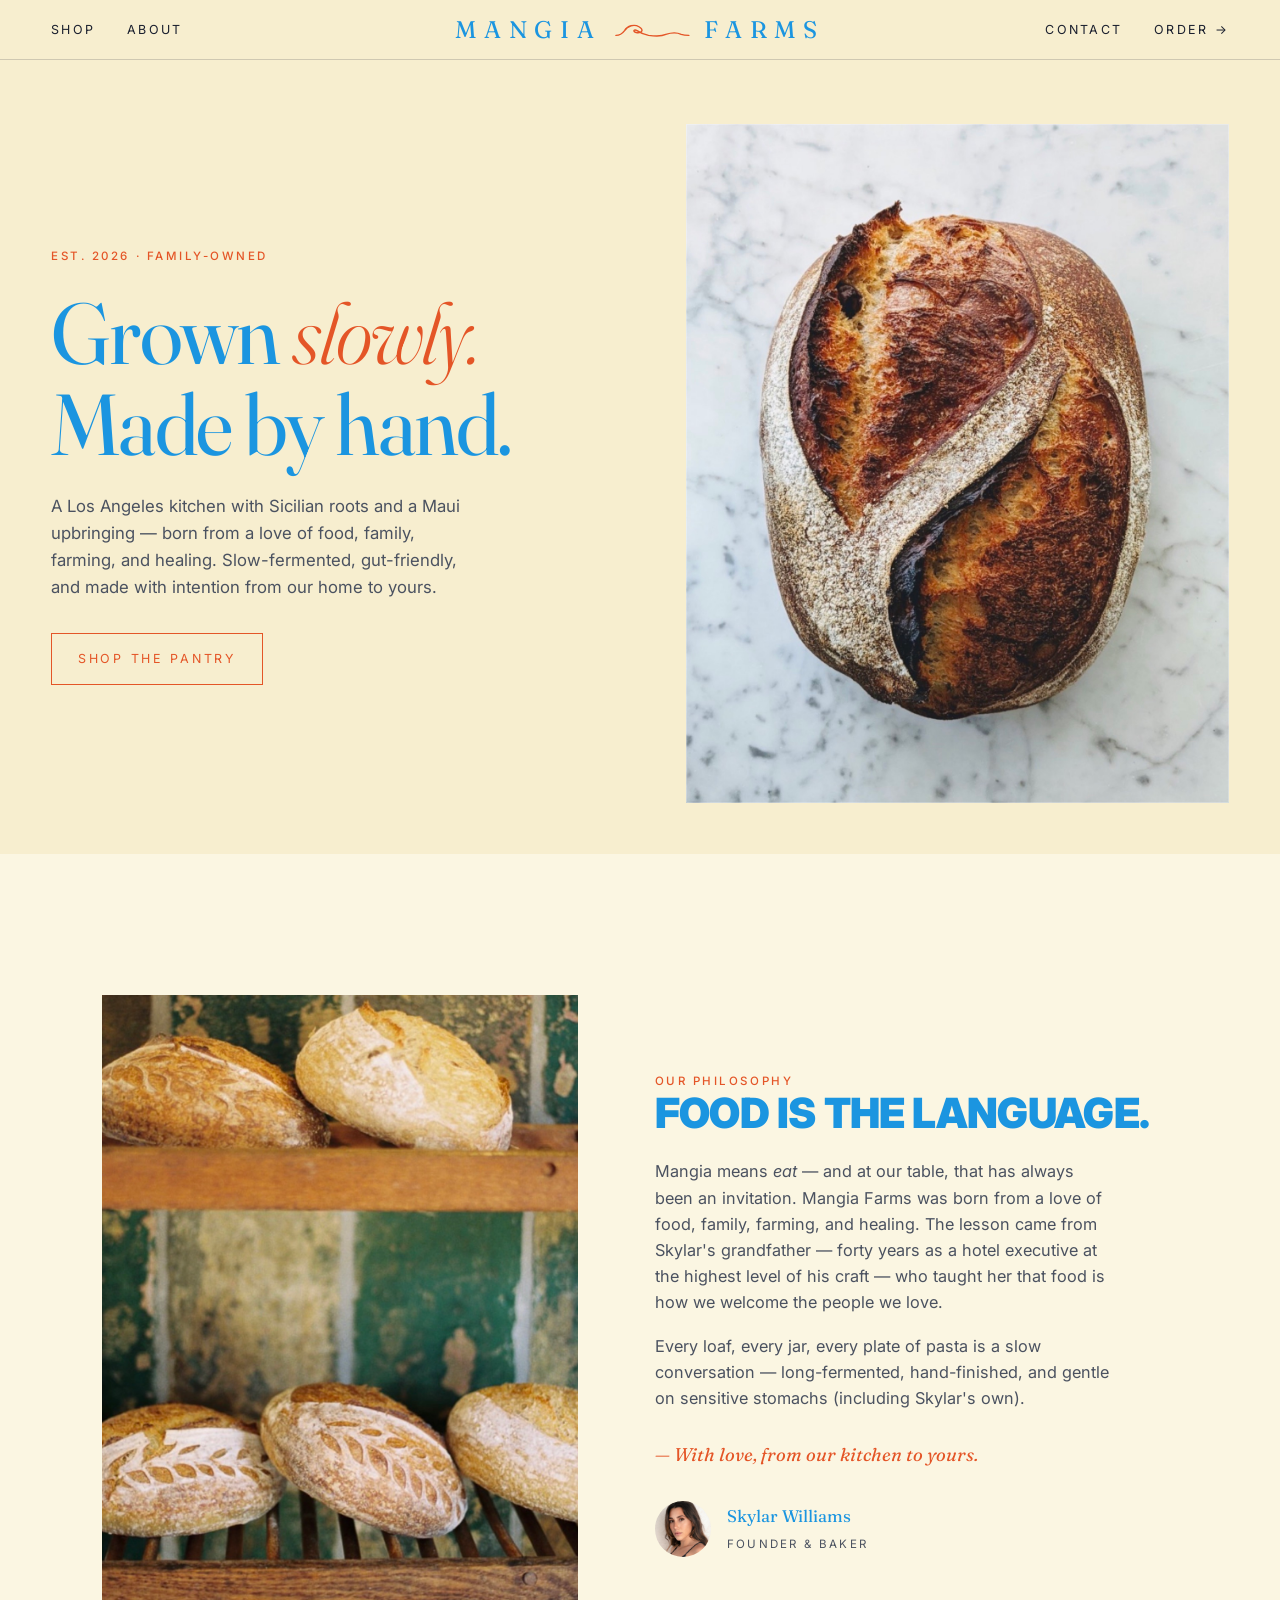
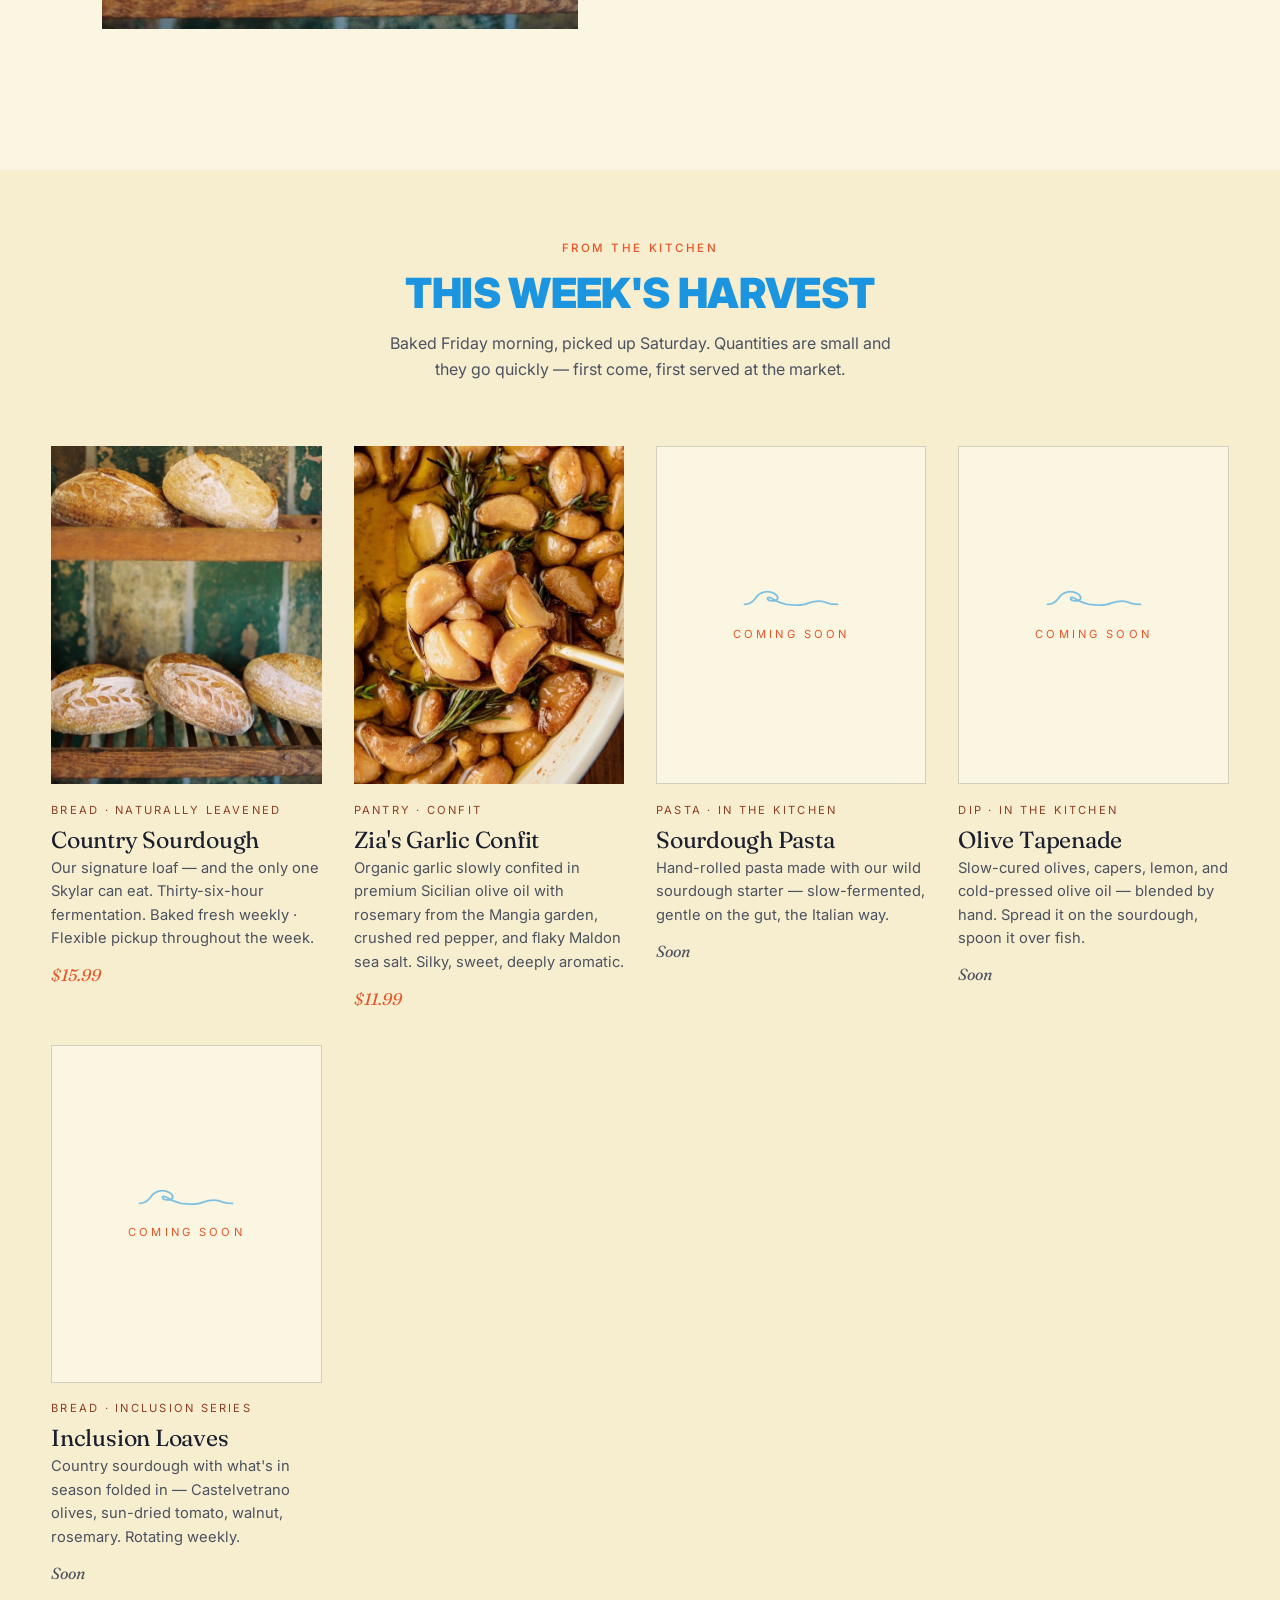
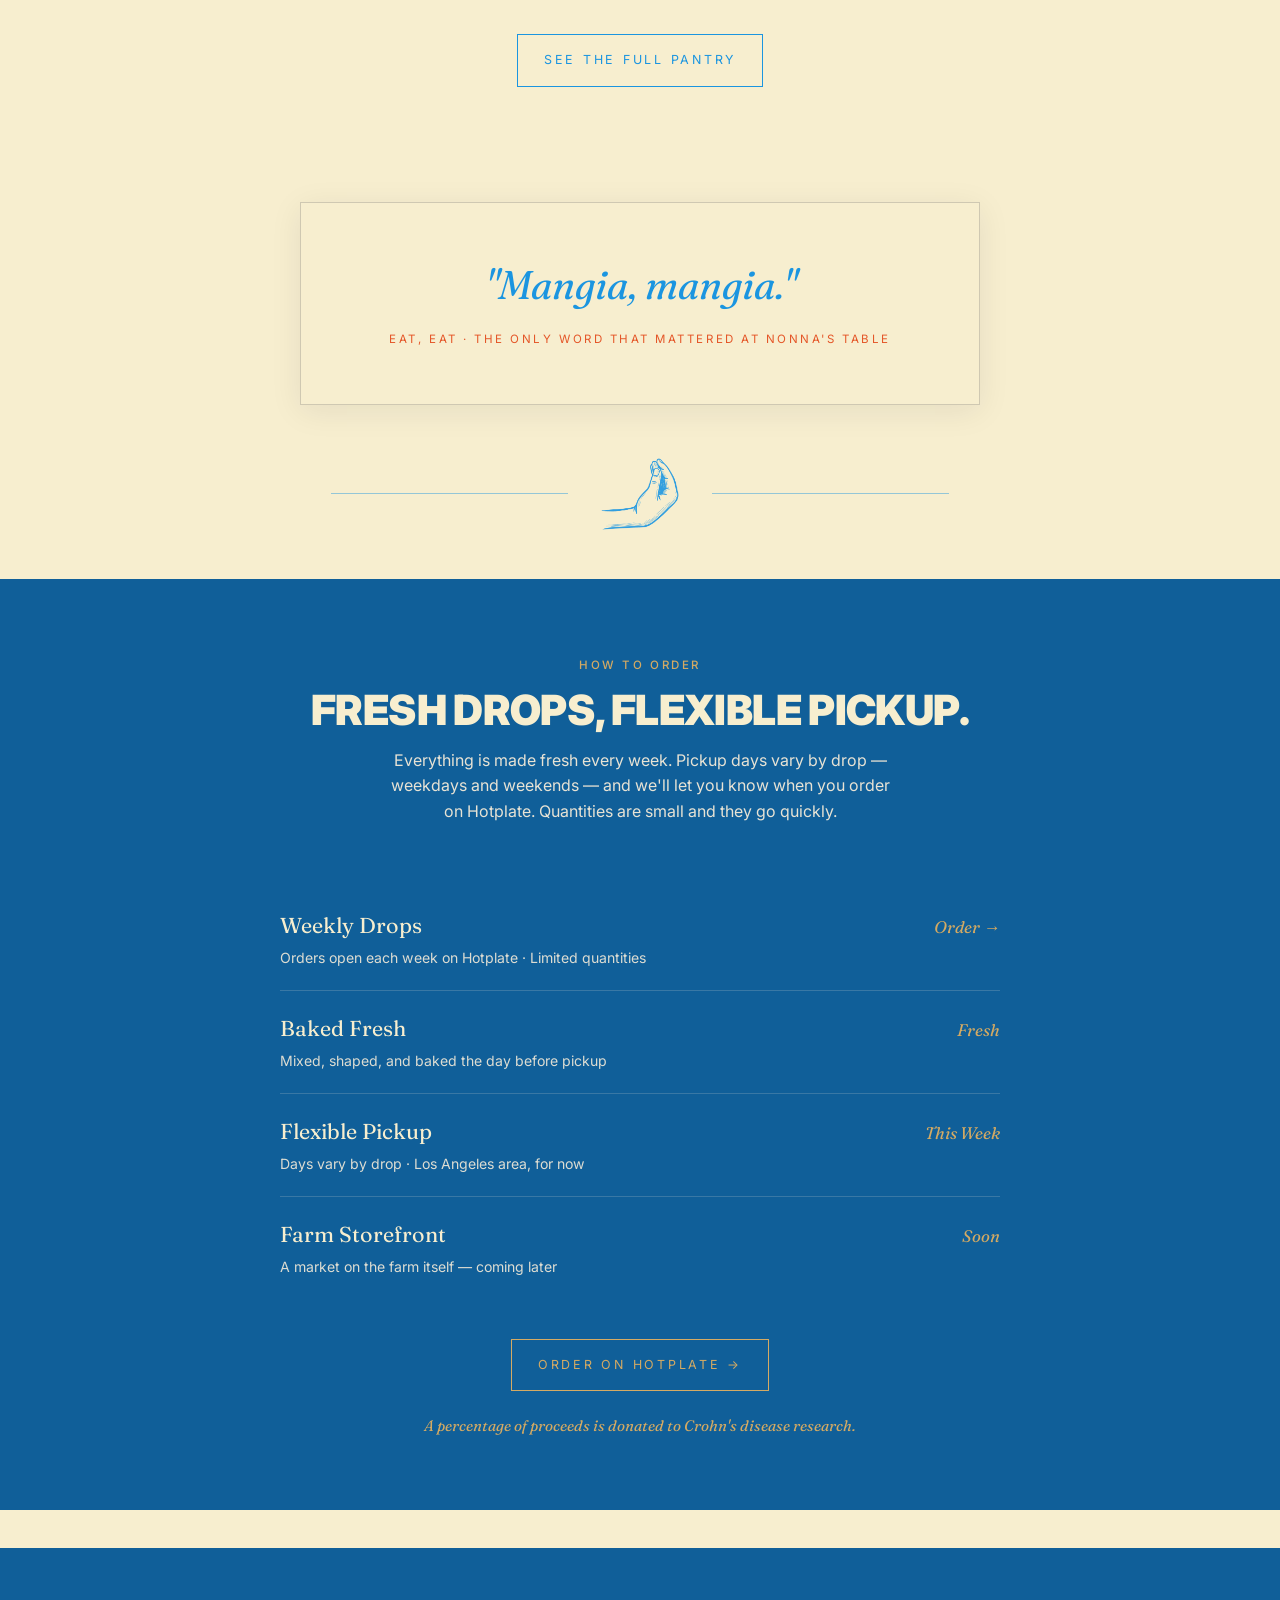
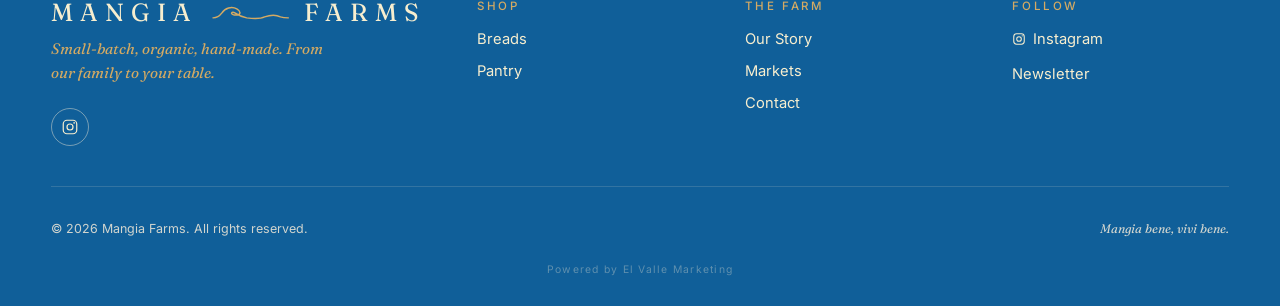
==== index.html @ 247cf17b "Remove deploy-test marker Co-Authored-By: Claude Fable 5 <noreply@anthropic.com>" ====
<!doctype html>
<html lang="en">
<head>
<meta charset="utf-8" />
<meta name="viewport" content="width=device-width, initial-scale=1" />
<title>Mangia Farms — Slow food, grown and made by hand.</title>
<meta name="description" content="Mangia Farms is a small organic, farm-to-table kitchen. Sourdough, preserves, and seasonal staples — made by hand, sold at local markets." />
<link rel="canonical" href="https://mangiafarms.com/">
<meta property="og:type" content="website">
<meta property="og:site_name" content="Mangia Farms">
<meta property="og:title" content="Mangia Farms — Slow food, grown and made by hand.">
<meta property="og:description" content="A Los Angeles kitchen with Sicilian roots and a Maui upbringing. Slow-fermented sourdough, gentle on sensitive stomachs. A percentage of proceeds is donated to Crohn's disease research.">
<meta property="og:url" content="https://mangiafarms.com/">
<meta property="og:image" content="https://mangiafarms.com/img/loaf-marble.jpg">
<meta name="twitter:card" content="summary_large_image">
<link rel="preconnect" href="https://fonts.googleapis.com">
<link rel="preconnect" href="https://fonts.gstatic.com" crossorigin>
<link href="https://fonts.googleapis.com/css2?family=Fraunces:ital,opsz,wght@0,9..144,300;0,9..144,400;0,9..144,500;1,9..144,300;1,9..144,400&family=Inter:wght@300;400;500;600;700;800;900&family=Caveat:wght@500;700&display=swap" rel="stylesheet">
<link rel="icon" type="image/png" sizes="32x32" href="img/favicon-32.png">
<link rel="icon" type="image/png" sizes="16x16" href="img/favicon-16.png">
<link rel="icon" type="image/png" href="img/favicon.png">
<link rel="apple-touch-icon" sizes="180x180" href="img/apple-touch-icon.png">
<link rel="stylesheet" href="styles.css">
</head>
<body>

<header class="nav">
  <div class="nav-inner">
    <ul class="nav-links nav-links--left">
      <li><a href="shop.html">Shop</a></li>
      <li><a href="about.html">About</a></li>
    </ul>
    <a href="index.html" class="brand"><span>Mangia</span><svg class="brand-wave" viewBox="0 0 80 18" aria-hidden="true" focusable="false"><path d="M 2 15 C 5 15 8 14 11 10 C 14 5 21 3 26 6 C 31 9 30 13 23 12 C 19 11 21 8 24 10 C 27 12 31 14 36 15 C 44 16 50 16 54 14 C 60 12 66 12 70 14 C 73 15 76 15 78 15" fill="none" stroke="currentColor" stroke-width="1.5" stroke-linecap="round" stroke-linejoin="round"/></svg><span>Farms</span></a>
    <ul class="nav-links nav-links--right">
      <li><a href="contact.html">Contact</a></li>
      <li><a href="https://www.hotplate.com/mangiafarms?referralType=reminder" target="_blank" rel="noopener">Order &rarr;</a></li>
    </ul>
  </div>
</header>

<main>

  <section class="hero">
    <div class="hero-copy">
      <span class="eyebrow">Est. 2026 · Family-Owned</span>
      <h1 class="hero-title">Grown <em>slowly.</em><br>Made by hand.</h1>
      <p class="hero-lede">A Los Angeles kitchen with Sicilian roots and a Maui upbringing — born from a love of food, family, farming, and healing. Slow-fermented, gut-friendly, and made with intention from our home to yours.</p>
      <a href="shop.html" class="btn btn--wine">Shop the Pantry</a>
    </div>
    <figure class="hero-img">
      <img src="img/loaf-marble.jpg" alt="A dark-crusted sourdough boule on marble, scored in two crescent slashes." />
    </figure>
  </section>

  <section class="philosophy">
    <div class="philosophy-inner">
      <figure class="philosophy-img">
        <img src="img/loaves-shelf.jpg" alt="A wooden rack of fresh-baked loaves with wheat-pattern scoring against a weathered green wall." loading="lazy" decoding="async" />
      </figure>
      <div class="philosophy-copy">
        <span class="eyebrow">Our Philosophy</span>
        <h2>Food is the language.</h2>
        <p>Mangia means <em>eat</em> — and at our table, that has always been an invitation. Mangia Farms was born from a love of food, family, farming, and healing. The lesson came from Skylar's grandfather — forty years as a hotel executive at the highest level of his craft — who taught her that food is how we welcome the people we love.</p>
        <p>Every loaf, every jar, every plate of pasta is a slow conversation — long-fermented, hand-finished, and gentle on sensitive stomachs (including Skylar's own).</p>
        <p class="signature">— With love, from our kitchen to yours.</p>
        <div class="portrait-inline">
          <img src="img/skylar.jpg" alt="Skylar Williams, founder." loading="lazy" decoding="async">
          <div>
            <span class="name">Skylar Williams</span>
            <span class="title">Founder &amp; Baker</span>
          </div>
        </div>
      </div>
    </div>
  </section>

  <section>
    <div class="section-head">
      <span class="eyebrow">From the Kitchen</span>
      <h2>This Week's Harvest</h2>
      <p>Baked Friday morning, picked up Saturday. Quantities are small and they go quickly — first come, first served at the market.</p>
    </div>

    <div class="grid">
      <a href="https://www.hotplate.com/mangiafarms?referralType=reminder" target="_blank" rel="noopener" class="card">
        <div class="card-img"><img src="img/loaves-shelf.jpg" alt="Country sourdough loaf" loading="lazy" decoding="async"></div>
        <span class="card-tag">Bread · Naturally Leavened</span>
        <h3>Country Sourdough</h3>
        <p class="card-desc">Our signature loaf — and the only one Skylar can eat. Thirty-six-hour fermentation. Baked fresh weekly · Flexible pickup throughout the week.</p>
        <span class="card-price">$15.99</span>
      </a>

      <a href="https://www.hotplate.com/mangiafarms?referralType=reminder" target="_blank" rel="noopener" class="card">
        <div class="card-img"><img src="img/garlic-confit.jpg" alt="Golden cloves of garlic slow-confited in olive oil with rosemary and thyme" loading="lazy" decoding="async"></div>
        <span class="card-tag">Pantry · Confit</span>
        <h3>Zia's Garlic Confit</h3>
        <p class="card-desc">Organic garlic slowly confited in premium Sicilian olive oil with rosemary from the Mangia garden, crushed red pepper, and flaky Maldon sea salt. Silky, sweet, deeply aromatic.</p>
        <span class="card-price">$11.99</span>
      </a>

      <div class="card card--soon">
        <div class="card-img card-img--placeholder">
          <svg class="placeholder-wave" viewBox="0 0 80 18" aria-hidden="true" focusable="false">
            <path d="M 2 15 C 5 15 8 14 11 10 C 14 5 21 3 26 6 C 31 9 30 13 23 12 C 19 11 21 8 24 10 C 27 12 31 14 36 15 C 44 16 50 16 54 14 C 60 12 66 12 70 14 C 73 15 76 15 78 15" fill="none" stroke="currentColor" stroke-width="1.5" stroke-linecap="round" stroke-linejoin="round"/>
          </svg>
          <span class="coming-label">Coming Soon</span>
        </div>
        <span class="card-tag">Pasta · In the Kitchen</span>
        <h3>Sourdough Pasta</h3>
        <p class="card-desc">Hand-rolled pasta made with our wild sourdough starter — slow-fermented, gentle on the gut, the Italian way.</p>
        <span class="card-price card-price--soon">Soon</span>
      </div>

      <div class="card card--soon">
        <div class="card-img card-img--placeholder">
          <svg class="placeholder-wave" viewBox="0 0 80 18" aria-hidden="true" focusable="false">
            <path d="M 2 15 C 5 15 8 14 11 10 C 14 5 21 3 26 6 C 31 9 30 13 23 12 C 19 11 21 8 24 10 C 27 12 31 14 36 15 C 44 16 50 16 54 14 C 60 12 66 12 70 14 C 73 15 76 15 78 15" fill="none" stroke="currentColor" stroke-width="1.5" stroke-linecap="round" stroke-linejoin="round"/>
          </svg>
          <span class="coming-label">Coming Soon</span>
        </div>
        <span class="card-tag">Dip · In the Kitchen</span>
        <h3>Olive Tapenade</h3>
        <p class="card-desc">Slow-cured olives, capers, lemon, and cold-pressed olive oil — blended by hand. Spread it on the sourdough, spoon it over fish.</p>
        <span class="card-price card-price--soon">Soon</span>
      </div>

      <div class="card card--soon">
        <div class="card-img card-img--placeholder">
          <svg class="placeholder-wave" viewBox="0 0 80 18" aria-hidden="true" focusable="false">
            <path d="M 2 15 C 5 15 8 14 11 10 C 14 5 21 3 26 6 C 31 9 30 13 23 12 C 19 11 21 8 24 10 C 27 12 31 14 36 15 C 44 16 50 16 54 14 C 60 12 66 12 70 14 C 73 15 76 15 78 15" fill="none" stroke="currentColor" stroke-width="1.5" stroke-linecap="round" stroke-linejoin="round"/>
          </svg>
          <span class="coming-label">Coming Soon</span>
        </div>
        <span class="card-tag">Bread · Inclusion Series</span>
        <h3>Inclusion Loaves</h3>
        <p class="card-desc">Country sourdough with what's in season folded in — Castelvetrano olives, sun-dried tomato, walnut, rosemary. Rotating weekly.</p>
        <span class="card-price card-price--soon">Soon</span>
      </div>
    </div>

    <div style="text-align:center; margin-top: 3rem;">
      <a href="shop.html" class="btn">See the Full Pantry</a>
    </div>
  </section>

  <div class="quote">
    <blockquote>"Mangia, mangia."</blockquote>
    <cite>Eat, eat · The only word that mattered at nonna's table</cite>
  </div>

  <div class="hand-divider" aria-hidden="true">
    <img src="img/mangia-hand.png" alt="" loading="lazy" decoding="async" />
  </div>

  <div class="markets">
    <section>
      <div class="section-head">
        <span class="eyebrow">How to Order</span>
        <h2>Fresh drops, flexible pickup.</h2>
        <p>Everything is made fresh every week. Pickup days vary by drop — weekdays and weekends — and we'll let you know when you order on Hotplate. Quantities are small and they go quickly.</p>
      </div>

      <ul class="market-list">
        <li>
          <div>
            <div class="market-name">Weekly Drops</div>
            <div class="market-meta">Orders open each week on Hotplate · Limited quantities</div>
          </div>
          <div class="market-day">Order &rarr;</div>
        </li>
        <li>
          <div>
            <div class="market-name">Baked Fresh</div>
            <div class="market-meta">Mixed, shaped, and baked the day before pickup</div>
          </div>
          <div class="market-day">Fresh</div>
        </li>
        <li>
          <div>
            <div class="market-name">Flexible Pickup</div>
            <div class="market-meta">Days vary by drop · Los Angeles area, for now</div>
          </div>
          <div class="market-day">This Week</div>
        </li>
        <li>
          <div>
            <div class="market-name">Farm Storefront</div>
            <div class="market-meta">A market on the farm itself — coming later</div>
          </div>
          <div class="market-day">Soon</div>
        </li>
      </ul>

      <div style="text-align:center; margin-top: 2.5rem;">
        <a href="https://www.hotplate.com/mangiafarms?referralType=reminder" target="_blank" rel="noopener" class="btn" style="border-color: var(--wheat); color: var(--wheat);">Order on Hotplate &rarr;</a>
        <p style="margin-top: 1.4rem; font-family: var(--serif); font-style: italic; color: var(--wheat); font-size: 0.95rem;">A percentage of proceeds is donated to Crohn's disease research.</p>
      </div>
    </section>
  </div>

</main>

<footer>
  <div class="footer-inner">
    <div>
      <div class="footer-brand"><span>Mangia</span><svg class="brand-wave" viewBox="0 0 80 18" aria-hidden="true" focusable="false"><path d="M 2 15 C 5 15 8 14 11 10 C 14 5 21 3 26 6 C 31 9 30 13 23 12 C 19 11 21 8 24 10 C 27 12 31 14 36 15 C 44 16 50 16 54 14 C 60 12 66 12 70 14 C 73 15 76 15 78 15" fill="none" stroke="currentColor" stroke-width="1.5" stroke-linecap="round" stroke-linejoin="round"/></svg><span>Farms</span></div>
      <p class="footer-tag">Small-batch, organic, hand-made. From our family to your table.</p>
      <div class="footer-social">
        <a href="https://www.instagram.com/mangiafarms" target="_blank" rel="noopener" aria-label="Follow Mangia Farms on Instagram">
          <svg viewBox="0 0 24 24" aria-hidden="true" focusable="false"><rect x="3" y="3" width="18" height="18" rx="5" fill="none" stroke="currentColor" stroke-width="1.6"/><circle cx="12" cy="12" r="4" fill="none" stroke="currentColor" stroke-width="1.6"/><circle cx="17.5" cy="6.5" r="1.1" fill="currentColor"/></svg>
        </a>
      </div>
    </div>
    <div class="footer-col">
      <h4>Shop</h4>
      <ul>
        <li><a href="shop.html">Breads</a></li>
        <li><a href="shop.html">Pantry</a></li>
      </ul>
    </div>
    <div class="footer-col">
      <h4>The Farm</h4>
      <ul>
        <li><a href="about.html">Our Story</a></li>
        <li><a href="index.html#markets">Markets</a></li>
        <li><a href="contact.html">Contact</a></li>
      </ul>
    </div>
    <div class="footer-col">
      <h4>Follow</h4>
      <ul>
        <li><a href="https://www.instagram.com/mangiafarms" target="_blank" rel="noopener" class="ig-inline"><svg viewBox="0 0 24 24" aria-hidden="true" focusable="false"><rect x="3" y="3" width="18" height="18" rx="5" fill="none" stroke="currentColor" stroke-width="1.8"/><circle cx="12" cy="12" r="4" fill="none" stroke="currentColor" stroke-width="1.8"/><circle cx="17.5" cy="6.5" r="1.1" fill="currentColor"/></svg>Instagram</a></li>
        <li><a href="#">Newsletter</a></li>
      </ul>
    </div>
  </div>
  <div class="footer-bottom">
    <span>© 2026 Mangia Farms. All rights reserved.</span>
    <span class="italic" style="font-family: var(--serif);">Mangia bene, vivi bene.</span>
  </div>
  <div class="footer-credit"><a href="https://elvallemarketing.com" target="_blank" rel="noopener">Powered by El Valle Marketing</a></div>
</footer>

</body>
</html>
---- styles.css ----
/* ============================================
   MANGIA FARMS
   Farm-to-table, organic, slow-made.
   ============================================ */

:root {
  /* Sun-on-Mediterranean palette: cobalt sea, persimmon harvest, cream linen. */
  --cream:        #f7eecf;
  --cream-deep:   #eee2b5;
  --bone:         #fbf6e2;
  --wheat:        #d4aa63;
  --sage:         #b65331;  /* terracotta — supporting warm */
  --sage-deep:    #8d3f23;
  --moss:         #1b95e0;  /* sky blue — headings + brand */
  --navy:         #105f99;  /* deep navy — dark-band surfaces (markets + footer) */
  --wine:         #e45527;  /* persimmon orange — accents + emphasis */
  --wine-deep:    #b7401a;
  --ink:          #1a1f2e;
  --ink-soft:     #4b5260;
  --rule:         rgba(26, 31, 46, 0.18);

  --serif:  'Fraunces', 'Cormorant Garamond', Georgia, serif;
  --sans:   'Inter', -apple-system, BlinkMacSystemFont, 'Helvetica Neue', Arial, sans-serif;
  --script: 'Caveat', 'Bradley Hand', 'Segoe Script', cursive;

  --gutter: clamp(1.25rem, 4vw, 3.5rem);
  --max:    1320px;
}

* { box-sizing: border-box; margin: 0; padding: 0; }

html, body { overflow-x: hidden; max-width: 100%; }
html { scroll-behavior: smooth; }

body {
  font-family: var(--sans);
  font-size: 16px;
  line-height: 1.6;
  color: var(--ink);
  background: var(--cream);
  -webkit-font-smoothing: antialiased;
  -moz-osx-font-smoothing: grayscale;
  text-rendering: optimizeLegibility;
  word-wrap: break-word;
  overflow-wrap: break-word;
}

img { display: block; max-width: 100%; height: auto; }
a   { color: inherit; text-decoration: none; }

/* ---------- Type ---------- */

h1, h3, h4, h5 {
  font-family: var(--serif);
  font-weight: 400;
  letter-spacing: -0.01em;
  line-height: 1.05;
  color: var(--moss);
}

/* h2 — Clare-V-style punchy section headers (Inter Black 900 uppercase) */
h2 {
  font-family: var(--sans);
  font-weight: 900;
  letter-spacing: -0.015em;
  line-height: 1;
  color: var(--moss);
  text-transform: uppercase;
}
h2 em {
  font-weight: 900;
  font-style: italic;
}

.eyebrow {
  font-family: var(--sans);
  font-size: 0.72rem;
  letter-spacing: 0.22em;
  text-transform: uppercase;
  font-weight: 500;
  color: var(--wine);
}

.italic { font-style: italic; }

/* Handwritten script accent — for hand-lettered "written by Skylar" moments.
   Use sparingly on select italic phrases where you want warmth, not formality. */
em.script,
.script {
  font-family: var(--script) !important;
  font-weight: 700 !important;
  font-style: normal !important;
  letter-spacing: 0 !important;
  line-height: 0.9;
  color: var(--wine) !important;
}
h1 em.script,
h2 em.script {
  font-size: 1.2em;   /* Caveat has smaller x-height; bump up to match visual weight of Fraunces italic */
  display: inline-block;
  transform: translateY(0.06em);
}

/* Photo-hero utility — full-bleed cinematic photograph with overlaid headline.
   Ready for photoshoot content: <section class="photo-hero">
     <img src="hero.jpg" alt="">
     <div class="photo-hero-overlay"><h1>...</h1></div>
   </section> */
.photo-hero {
  position: relative;
  width: 100%;
  min-height: clamp(400px, 70vh, 720px);
  overflow: hidden;
  display: flex;
  align-items: center;
  justify-content: center;
}
.photo-hero > img {
  position: absolute;
  inset: 0;
  width: 100%;
  height: 100%;
  object-fit: cover;
  z-index: 0;
}
.photo-hero::after {
  content: "";
  position: absolute;
  inset: 0;
  background: linear-gradient(180deg, rgba(26, 31, 46, 0.15) 0%, rgba(26, 31, 46, 0.35) 100%);
  z-index: 1;
}
.photo-hero-overlay {
  position: relative;
  z-index: 2;
  text-align: center;
  padding: 0 var(--gutter);
  max-width: 1100px;
  color: var(--cream);
}
.photo-hero-overlay h1,
.photo-hero-overlay h2 { color: var(--cream); }

/* ---------- Nav ---------- */

.nav {
  position: sticky;
  top: 0;
  z-index: 50;
  background: var(--cream);
  border-bottom: 1px solid var(--rule);
  backdrop-filter: blur(6px);
}

.nav-inner {
  max-width: var(--max);
  margin: 0 auto;
  padding: 1.1rem var(--gutter);
  display: grid;
  grid-template-columns: 1fr auto 1fr;
  align-items: center;
  gap: 1.5rem;
}

.brand {
  font-family: var(--serif);
  font-size: 1.5rem;
  letter-spacing: 0.32em;
  text-transform: uppercase;
  color: var(--moss);
  justify-self: center;
  display: inline-flex;
  align-items: center;
  gap: 0.55em;
  line-height: 1;
}

.brand-wave {
  width: 3.2em;
  height: 0.72em;
  color: var(--wine);
  flex-shrink: 0;
  overflow: visible;
}

.brand .amp {
  font-style: italic;
  font-weight: 300;
  margin: 0 0.15em;
  color: var(--wine);
}

.nav-links {
  display: flex;
  gap: 2rem;
  list-style: none;
  font-size: 0.78rem;
  letter-spacing: 0.18em;
  text-transform: uppercase;
}

.nav-links--left  { justify-self: start; }
.nav-links--right { justify-self: end; }

.nav-links a {
  color: var(--ink);
  position: relative;
  padding-bottom: 2px;
  transition: color 0.2s ease;
}
.nav-links a:hover,
.nav-links a.active {
  color: var(--wine);
}
.nav-links a.active::after {
  content: "";
  position: absolute;
  left: 0; right: 0; bottom: -3px;
  height: 1px;
  background: var(--wine);
}

@media (max-width: 720px) {
  .nav-inner { grid-template-columns: 1fr; gap: 0.6rem; }
  .nav-links { justify-self: center !important; gap: 1.25rem; font-size: 0.7rem; }
  .brand { font-size: 1.2rem; letter-spacing: 0.28em; }
}
@media (max-width: 420px) {
  .brand { font-size: 1rem; letter-spacing: 0.22em; gap: 0.4em; }
  .brand-wave { width: 2.6em; height: 0.7em; }
  .nav-links { gap: 0.9rem; font-size: 0.65rem; letter-spacing: 0.15em; }
}

/* ---------- Hero ---------- */

.hero {
  max-width: var(--max);
  margin: 0 auto;
  padding: clamp(2.5rem, 5vw, 4.5rem) var(--gutter) clamp(2rem, 4vw, 3.5rem);
  display: grid;
  grid-template-columns: 1.05fr 1fr;
  gap: clamp(2rem, 5vw, 5rem);
  align-items: center;
}

.hero-copy .eyebrow { margin-bottom: 1.4rem; display: inline-block; }

.hero-title {
  font-size: clamp(2.8rem, 7vw, 5.4rem);
  letter-spacing: -0.02em;
  margin-bottom: 1.5rem;
}
.hero-title em {
  font-style: italic;
  color: var(--wine);
  font-weight: 300;
}

.hero-lede {
  font-size: 1.05rem;
  color: var(--ink-soft);
  max-width: 38ch;
  margin-bottom: 2rem;
}

.hero-img {
  position: relative;
  aspect-ratio: 4 / 5;
  overflow: hidden;
}
.hero-img img {
  width: 100%;
  height: 100%;
  object-fit: cover;
  object-position: center;
}
.hero-img::after {
  content: "";
  position: absolute;
  inset: 0;
  border: 1px solid rgba(255,255,255,0.25);
  pointer-events: none;
}

.hero-caption {
  font-family: var(--serif);
  font-style: italic;
  font-size: 0.85rem;
  color: var(--ink-soft);
  margin-top: 0.75rem;
  letter-spacing: 0.02em;
}

@media (max-width: 820px) {
  .hero { grid-template-columns: 1fr; }
  .hero-img { aspect-ratio: 4 / 5; max-height: 80vh; }
}

/* ---------- Buttons ---------- */

.btn {
  display: inline-block;
  font-family: var(--sans);
  font-size: 0.78rem;
  letter-spacing: 0.22em;
  text-transform: uppercase;
  padding: 0.95rem 1.6rem;
  border: 1px solid var(--moss);
  color: var(--moss);
  background: transparent;
  cursor: pointer;
  transition: all 0.25s ease;
}
.btn:hover {
  background: var(--moss);
  color: var(--cream);
}
.btn--wine {
  border-color: var(--wine);
  color: var(--wine);
}
.btn--wine:hover {
  background: var(--wine);
  color: var(--cream);
}

/* ---------- Sections ---------- */

section {
  max-width: var(--max);
  margin: 0 auto;
  padding: clamp(2.5rem, 5vw, 4.5rem) var(--gutter);
}

.section-head {
  text-align: center;
  margin-bottom: clamp(2.5rem, 5vw, 4rem);
}

.section-head .eyebrow { margin-bottom: 1rem; display: inline-block; }
.section-head h2 {
  font-size: clamp(1.7rem, 3.5vw, 2.6rem);
  letter-spacing: -0.015em;
}
.section-head p {
  margin-top: 1rem;
  color: var(--ink-soft);
  max-width: 52ch;
  margin-left: auto;
  margin-right: auto;
}

/* Philosophy split */
.philosophy {
  background: var(--bone);
}
.philosophy-inner {
  max-width: var(--max);
  margin: 0 auto;
  padding: clamp(3rem, 6vw, 5rem) var(--gutter);
  display: grid;
  grid-template-columns: 1fr 1.1fr;
  gap: clamp(2.5rem, 6vw, 6rem);
  align-items: center;
}
.philosophy-img {
  aspect-ratio: 3 / 4;
  overflow: hidden;
}
.philosophy-img img {
  width: 100%; height: 100%; object-fit: cover;
}
.philosophy-copy h2 {
  font-size: clamp(1.7rem, 3.5vw, 2.6rem);
  margin-bottom: 1.5rem;
}
.philosophy-copy p {
  color: var(--ink-soft);
  margin-bottom: 1.1rem;
  font-size: 1.02rem;
  max-width: 46ch;
}
.philosophy-copy .signature {
  font-family: var(--serif);
  font-style: italic;
  color: var(--wine);
  font-size: 1.15rem;
  margin-top: 1.8rem;
}

@media (max-width: 820px) {
  .philosophy-inner { grid-template-columns: 1fr; }
}

/* ---------- Product grid ---------- */

.grid {
  display: grid;
  grid-template-columns: repeat(auto-fit, minmax(240px, 1fr));
  gap: clamp(1.5rem, 2.5vw, 2.25rem);
}
@media (max-width: 560px) { .grid { grid-template-columns: 1fr; } }

.card {
  background: transparent;
  text-align: left;
  cursor: pointer;
  transition: transform 0.4s ease;
}
.card:hover { transform: translateY(-4px); }

.card-img {
  aspect-ratio: 4 / 5;
  overflow: hidden;
  background: var(--cream-deep);
  margin-bottom: 1.1rem;
}
.card-img img {
  width: 100%;
  height: 100%;
  object-fit: cover;
  transition: transform 0.8s ease;
}
.card:hover .card-img img { transform: scale(1.04); }

.card-tag {
  font-size: 0.7rem;
  letter-spacing: 0.2em;
  text-transform: uppercase;
  color: var(--sage-deep);
  margin-bottom: 0.5rem;
  display: block;
}
.card h3 {
  font-size: 1.45rem;
  margin-bottom: 0.3rem;
  color: var(--ink);
}
.card-desc {
  color: var(--ink-soft);
  font-size: 0.92rem;
  margin-bottom: 0.7rem;
  max-width: 38ch;
}
.card-price {
  font-family: var(--serif);
  font-style: italic;
  color: var(--wine);
  font-size: 1.05rem;
}

/* Coming-soon placeholder card */
.card--soon { cursor: default; }
.card--soon:hover { transform: none; }
.card-img--placeholder {
  background: var(--bone);
  border: 1px solid var(--rule);
  display: flex;
  flex-direction: column;
  align-items: center;
  justify-content: center;
  gap: 1.1rem;
}
.card-img--placeholder .placeholder-wave {
  width: 100px;
  height: 22px;
  color: var(--moss);
  opacity: 0.55;
  overflow: visible;
}
.coming-label {
  font-family: var(--sans);
  font-size: 0.7rem;
  letter-spacing: 0.28em;
  text-transform: uppercase;
  color: var(--wine);
}
.card-price--soon {
  font-family: var(--serif);
  font-style: italic;
  color: var(--ink-soft);
  font-size: 1rem;
}

/* ---------- Markets ---------- */

.markets {
  background: var(--navy);
  color: var(--cream);
}
.markets section { padding-top: clamp(3rem, 6vw, 4.5rem); padding-bottom: clamp(3rem, 6vw, 4.5rem); }
.markets .eyebrow { color: var(--wheat); }
.markets h2 { color: var(--cream); }
.markets .section-head p { color: rgba(243, 234, 216, 0.95); }

.market-list {
  list-style: none;
  max-width: 720px;
  margin: 0 auto;
}
.market-list li {
  display: grid;
  grid-template-columns: 1fr auto;
  gap: 1.5rem;
  padding: 1.3rem 0;
  border-bottom: 1px solid rgba(243, 234, 216, 0.18);
  align-items: baseline;
}
.market-list li:last-child { border-bottom: none; }
.market-name {
  font-family: var(--serif);
  font-size: 1.35rem;
  color: var(--cream);
}
.market-meta {
  color: rgba(243, 234, 216, 0.9);
  font-size: 0.88rem;
  margin-top: 0.2rem;
}
.market-day {
  font-family: var(--serif);
  font-style: italic;
  color: var(--wheat);
  font-size: 1.05rem;
  text-align: right;
  white-space: nowrap;
}

/* ---------- Callout ---------- */

.callout {
  max-width: 720px;
  margin: 0 auto clamp(2.5rem, 4vw, 4rem);
  padding: clamp(1.6rem, 3vw, 2.2rem) clamp(1.4rem, 3vw, 2.2rem);
  background: var(--bone);
  border-left: 3px solid var(--wine);
  text-align: left;
}
.callout-label {
  font-family: var(--sans);
  font-size: 0.7rem;
  letter-spacing: 0.22em;
  text-transform: uppercase;
  color: var(--wine);
  font-weight: 500;
  display: block;
  margin-bottom: 0.8rem;
}
.callout p {
  font-family: var(--serif);
  font-style: italic;
  color: var(--ink);
  font-size: 1.05rem;
  line-height: 1.55;
}

/* ---------- Heritage band ---------- */

.heritage-section {
  padding: clamp(2.5rem, 6vw, 5rem) var(--gutter);
}
.heritage-band {
  background: var(--cream);
  text-align: center;
  padding: clamp(3rem, 6vw, 4.5rem) clamp(1.75rem, 5vw, 3.5rem);
  max-width: 680px;
  margin: 0 auto;
  border: 1px solid var(--rule);
  box-shadow: 0 6px 30px rgba(26, 31, 46, 0.08);
}
.heritage-band .eyebrow { margin-bottom: 1.5rem; display: inline-block; }
.heritage-quote {
  font-family: var(--serif);
  font-style: italic;
  font-size: clamp(1.7rem, 4vw, 2.7rem);
  color: var(--moss);
  line-height: 1.2;
  max-width: 22ch;
  margin: 0 auto;
}
.heritage-translation {
  font-family: var(--serif);
  font-style: italic;
  color: var(--ink-soft);
  font-size: 1rem;
  margin-top: 1rem;
}
.heritage-translation .dot { color: var(--wine); margin: 0 0.5em; }

/* ---------- Founder ---------- */

.founder {
  display: grid;
  grid-template-columns: 0.9fr 1.1fr;
  gap: clamp(2.5rem, 6vw, 6rem);
  align-items: center;
}
.founder-img {
  aspect-ratio: 4 / 5;
  overflow: hidden;
}
.founder-img img {
  width: 100%; height: 100%; object-fit: cover;
  object-position: center 25%;
}
.founder-copy .eyebrow { display: inline-block; margin-bottom: 1.2rem; }
.founder-copy h2 {
  font-size: clamp(1.7rem, 3.5vw, 2.5rem);
  margin-bottom: 1.3rem;
}
.founder-copy h2 em { font-style: italic; color: var(--wine); font-weight: 900; }
.founder-copy p {
  color: var(--ink-soft);
  margin-bottom: 1.1rem;
  max-width: 48ch;
}
.founder-signature {
  font-family: var(--serif);
  font-style: italic;
  color: var(--wine);
  font-size: 1.4rem;
  margin-top: 1.8rem;
  display: block;
}
.founder-role {
  font-family: var(--sans);
  font-size: 0.72rem;
  letter-spacing: 0.22em;
  text-transform: uppercase;
  color: var(--ink-soft);
  display: block;
  margin-top: 0.4rem;
}
@media (max-width: 820px) {
  .founder { grid-template-columns: 1fr; }
}

/* Small inline portrait — for use in signature/footer-of-section moments */
.portrait-inline {
  display: flex;
  align-items: center;
  gap: 1rem;
  margin-top: 2rem;
}
.portrait-inline img {
  width: 56px;
  height: 56px;
  border-radius: 50%;
  object-fit: cover;
  object-position: center 25%;
  flex-shrink: 0;
}
.portrait-inline .name {
  font-family: var(--serif);
  font-size: 1.05rem;
  color: var(--moss);
  display: block;
}
.portrait-inline .title {
  font-size: 0.72rem;
  letter-spacing: 0.2em;
  text-transform: uppercase;
  color: var(--ink-soft);
}

/* ---------- Decorative tablecloth pattern bands ---------- */

.pattern-band {
  width: 100%;
  height: 60px;
  background-repeat: repeat-x;
  background-position: center center;
  display: block;
  border-top: 1px solid var(--rule);
  border-bottom: 1px solid var(--rule);
}
.pattern-band--waves {
  background-image: url('img/pattern-waves.jpg');
  background-size: auto 100%;
  height: 56px;
}
.pattern-band--checker {
  background-image: url('img/pattern-checker.jpg');
  background-size: auto 100%;
  height: 90px;
}

/* Pattern band above the footer — sitewide visual signature */
footer { margin-top: 0; }
.pattern-band--footer {
  margin-top: clamp(2rem, 5vw, 4rem);
}

@media (max-width: 720px) {
  .pattern-band--waves   { height: 44px; }
  .pattern-band--checker { height: 70px; }
}

/* ---------- Small decorative hand under Preserves card ---------- */

/* Hand section divider — small hand centered between two horizontal sky-blue rules */
.hand-divider {
  display: flex;
  align-items: center;
  justify-content: center;
  gap: clamp(1rem, 3vw, 2rem);
  max-width: 720px;
  margin: clamp(1.75rem, 4vw, 3rem) auto;
  padding: 0 var(--gutter);
}
.hand-divider::before,
.hand-divider::after {
  content: "";
  flex: 1;
  height: 1px;
  background: var(--moss);
  opacity: 0.45;
}
.hand-divider img {
  width: 80px;
  height: auto;
  flex-shrink: 0;
  opacity: 0.9;
  pointer-events: none;
}
@media (max-width: 560px) {
  .hand-divider img { width: 60px; }
}

/* ---------- Mangia moment: Italian hand gesture + quote ---------- */

.mangia-moment {
  max-width: var(--max);
  margin: 0 auto;
  padding: clamp(2rem, 4vw, 3.5rem) var(--gutter);
}
.mangia-moment-inner {
  display: grid;
  grid-template-columns: 1.1fr 1fr;
  gap: clamp(0.5rem, 1.5vw, 1.5rem);
  align-items: center;
  max-width: 1100px;
  margin: 0 auto;
}
.mangia-hand-wrap {
  margin: 0;
}
.mangia-hand {
  display: block;
  width: 100%;
  max-width: 580px;
  height: auto;
  margin: 0 auto;
}
.mangia-quote blockquote {
  font-family: var(--serif);
  font-style: italic;
  font-size: clamp(2rem, 5vw, 3.2rem);
  line-height: 1.05;
  color: var(--moss);
  margin-bottom: 1.4rem;
  letter-spacing: -0.01em;
}
.mangia-quote cite {
  display: block;
  font-style: normal;
  font-family: var(--sans);
  font-size: 0.72rem;
  letter-spacing: 0.22em;
  text-transform: uppercase;
  color: var(--wine);
  max-width: 32ch;
  line-height: 1.6;
}
@media (max-width: 720px) {
  .mangia-moment-inner { grid-template-columns: 1fr; text-align: center; gap: 1.5rem; }
  .mangia-hand { max-width: 240px; }
  .mangia-quote cite { margin-left: auto; margin-right: auto; }
}

/* ---------- Editorial quote (bordered cream card) ---------- */

.quote {
  background: var(--cream);
  text-align: center;
  padding: clamp(2.5rem, 5vw, 3.5rem) clamp(1.75rem, 5vw, 3.5rem);
  max-width: 680px;
  margin: clamp(2rem, 4vw, 3.5rem) auto;
  border: 1px solid var(--rule);
  box-shadow: 0 6px 30px rgba(26, 31, 46, 0.08);
}
.quote blockquote {
  font-family: var(--serif);
  font-style: italic;
  font-size: clamp(1.6rem, 3.5vw, 2.5rem);
  line-height: 1.3;
  color: var(--moss);
  max-width: 24ch;
  margin: 0 auto;
}
.quote cite {
  display: block;
  margin-top: 1.2rem;
  font-style: normal;
  font-family: var(--sans);
  font-size: 0.72rem;
  letter-spacing: 0.22em;
  text-transform: uppercase;
  color: var(--wine);
}
@media (max-width: 720px) {
  .quote { margin-left: var(--gutter); margin-right: var(--gutter); }
}

/* ---------- About page ---------- */

.about-hero {
  text-align: center;
  padding-top: clamp(3rem, 5vw, 4.5rem);
  padding-bottom: clamp(1.5rem, 3vw, 2.5rem);
}
.about-hero h1 {
  font-size: clamp(3rem, 7vw, 5.5rem);
  letter-spacing: -0.02em;
}
.about-hero h1 em { font-style: italic; color: var(--wine); font-weight: 300; }
.about-hero p {
  max-width: 54ch;
  margin: 1.5rem auto 0;
  color: var(--ink-soft);
  font-size: 1.05rem;
}

.story {
  display: grid;
  grid-template-columns: 1fr 1fr;
  gap: clamp(2rem, 5vw, 5rem);
  align-items: start;
  padding-top: clamp(2rem, 4vw, 3.5rem);
  padding-bottom: clamp(2rem, 4vw, 3.5rem);
}
.story-img {
  aspect-ratio: 3 / 4;
  overflow: hidden;
}
.story-img img { width: 100%; height: 100%; object-fit: cover; }
.story-copy h2 {
  font-size: clamp(1.5rem, 3vw, 2.2rem);
  margin-bottom: 1.3rem;
}
.story-copy p {
  color: var(--ink-soft);
  margin-bottom: 1.1rem;
  font-size: 1rem;
  max-width: 50ch;
}
.story.reverse { direction: rtl; }
.story.reverse > * { direction: ltr; }

@media (max-width: 820px) {
  .story, .story.reverse { grid-template-columns: 1fr; direction: ltr; }
}

.values {
  background: var(--bone);
}
.values-grid {
  display: grid;
  grid-template-columns: repeat(3, 1fr);
  gap: clamp(2rem, 4vw, 3.5rem);
  margin-top: 3rem;
}
@media (max-width: 760px) { .values-grid { grid-template-columns: 1fr; } }

.value {
  text-align: left;
}
.value-num {
  font-family: var(--serif);
  font-style: italic;
  color: var(--wine);
  font-size: 1.4rem;
  margin-bottom: 0.6rem;
}
.value h3 {
  font-size: 1.4rem;
  margin-bottom: 0.6rem;
}
.value p { color: var(--ink-soft); font-size: 0.95rem; }

/* ---------- Contact ---------- */

.contact-hero {
  text-align: center;
  padding-top: clamp(3rem, 5vw, 4.5rem);
  padding-bottom: clamp(1rem, 2vw, 2rem);
}
.contact-hero h1 {
  font-size: clamp(3rem, 7vw, 5.5rem);
}
.contact-hero h1 em { font-style: italic; color: var(--wine); font-weight: 300; }
.contact-hero p {
  max-width: 50ch;
  margin: 1.4rem auto 0;
  color: var(--ink-soft);
}

.contact-grid {
  display: grid;
  grid-template-columns: 1.1fr 1fr;
  gap: clamp(2.5rem, 5vw, 5rem);
  align-items: start;
}
@media (max-width: 820px) { .contact-grid { grid-template-columns: 1fr; } }

.contact-info h3 {
  font-size: 1.3rem;
  margin-bottom: 0.4rem;
  color: var(--moss);
}
.contact-info-block {
  padding: 1.2rem 0;
  border-bottom: 1px solid var(--rule);
}
.contact-info-block:last-child { border-bottom: none; }
.contact-info p, .contact-info a {
  color: var(--ink-soft);
  font-size: 0.98rem;
}
.contact-info a:hover { color: var(--wine); }

form { display: flex; flex-direction: column; gap: 1.2rem; }

.field label {
  display: block;
  font-size: 0.72rem;
  letter-spacing: 0.22em;
  text-transform: uppercase;
  color: var(--ink-soft);
  margin-bottom: 0.5rem;
}
.field input,
.field textarea {
  width: 100%;
  padding: 0.9rem 1rem;
  background: var(--bone);
  border: 1px solid var(--rule);
  font-family: var(--sans);
  font-size: 0.98rem;
  color: var(--ink);
  outline: none;
  transition: border-color 0.2s ease;
}
.field input:focus,
.field textarea:focus {
  border-color: var(--wine);
}
.field textarea { min-height: 140px; resize: vertical; }

/* ---------- Footer ---------- */

footer {
  background: var(--navy);
  color: var(--cream);
  padding: clamp(2.5rem, 4vw, 3.5rem) var(--gutter) 1.75rem;
  margin-top: clamp(1.5rem, 3vw, 2.5rem);
}
.footer-inner {
  max-width: var(--max);
  margin: 0 auto;
  display: grid;
  grid-template-columns: 1.4fr 1fr 1fr 1fr;
  gap: clamp(2rem, 4vw, 3.5rem);
  padding-bottom: 2.5rem;
  border-bottom: 1px solid rgba(243, 234, 216, 0.15);
}
@media (max-width: 760px) {
  .footer-inner { grid-template-columns: 1fr 1fr; gap: 2rem; }
}
@media (max-width: 480px) {
  .footer-inner { grid-template-columns: 1fr; gap: 2rem; }
  .footer-bottom { flex-direction: column; align-items: flex-start; text-align: left; gap: 0.5rem; }
  .footer-brand { font-size: 1.15rem; letter-spacing: 0.22em; gap: 0.4em; flex-wrap: wrap; }
  .footer-brand .brand-wave { width: 2.6em; height: 0.7em; }
}
.footer-brand {
  font-family: var(--serif);
  font-size: 1.55rem;
  letter-spacing: 0.28em;
  text-transform: uppercase;
  color: var(--cream);
  margin-bottom: 0.8rem;
  display: inline-flex;
  align-items: center;
  gap: 0.55em;
  line-height: 1;
}
.footer-brand .brand-wave { color: var(--wheat); }
.footer-brand .amp { font-style: italic; color: var(--wheat); margin: 0 0.15em; font-weight: 300; }
.footer-tag {
  font-family: var(--serif);
  font-style: italic;
  color: var(--wheat);
  font-size: 0.95rem;
  max-width: 28ch;
}

/* Social icon row in footer brand column */
.footer-social {
  margin-top: 1.4rem;
  display: flex;
  gap: 0.6rem;
}
.footer-social a {
  display: inline-flex;
  align-items: center;
  justify-content: center;
  width: 38px;
  height: 38px;
  border: 1px solid rgba(243, 234, 216, 0.45);
  border-radius: 50%;
  color: var(--cream);
  transition: all 0.25s ease;
}
.footer-social a:hover {
  background: var(--wheat);
  border-color: var(--wheat);
  color: var(--navy);
}
.footer-social svg {
  width: 18px;
  height: 18px;
}

/* Inline icon + text social link (Follow column, contact page) */
.ig-inline {
  display: inline-flex;
  align-items: center;
  gap: 0.45em;
}
.ig-inline svg {
  width: 14px;
  height: 14px;
}
.footer-col h4 {
  font-family: var(--sans);
  font-size: 0.72rem;
  letter-spacing: 0.22em;
  text-transform: uppercase;
  color: var(--wheat);
  font-weight: 500;
  margin-bottom: 1rem;
}
.footer-col ul { list-style: none; }
.footer-col li { margin-bottom: 0.55rem; font-size: 0.92rem; }
.footer-col a { color: var(--cream); transition: color 0.2s ease; }
.footer-col a:hover { color: var(--wheat); }

.footer-bottom {
  max-width: var(--max);
  margin: 2rem auto 0;
  display: flex;
  justify-content: space-between;
  align-items: center;
  font-size: 0.78rem;
  color: rgba(243, 234, 216, 0.85);
  flex-wrap: wrap;
  gap: 0.8rem;
}

/* Subtle agency credit — smallest text on the page */
.footer-credit {
  max-width: var(--max);
  margin: 1.4rem auto 0;
  text-align: center;
  font-size: 0.65rem;
  letter-spacing: 0.12em;
  color: rgba(243, 234, 216, 0.35);
}
.footer-credit a {
  color: inherit;
  transition: color 0.2s ease;
}
.footer-credit a:hover {
  color: rgba(243, 234, 216, 0.7);
}

/* ---------- Utility ---------- */

.center { text-align: center; }
.divider {
  width: 40px;
  height: 1px;
  background: var(--wine);
  margin: 1.5rem auto;
}
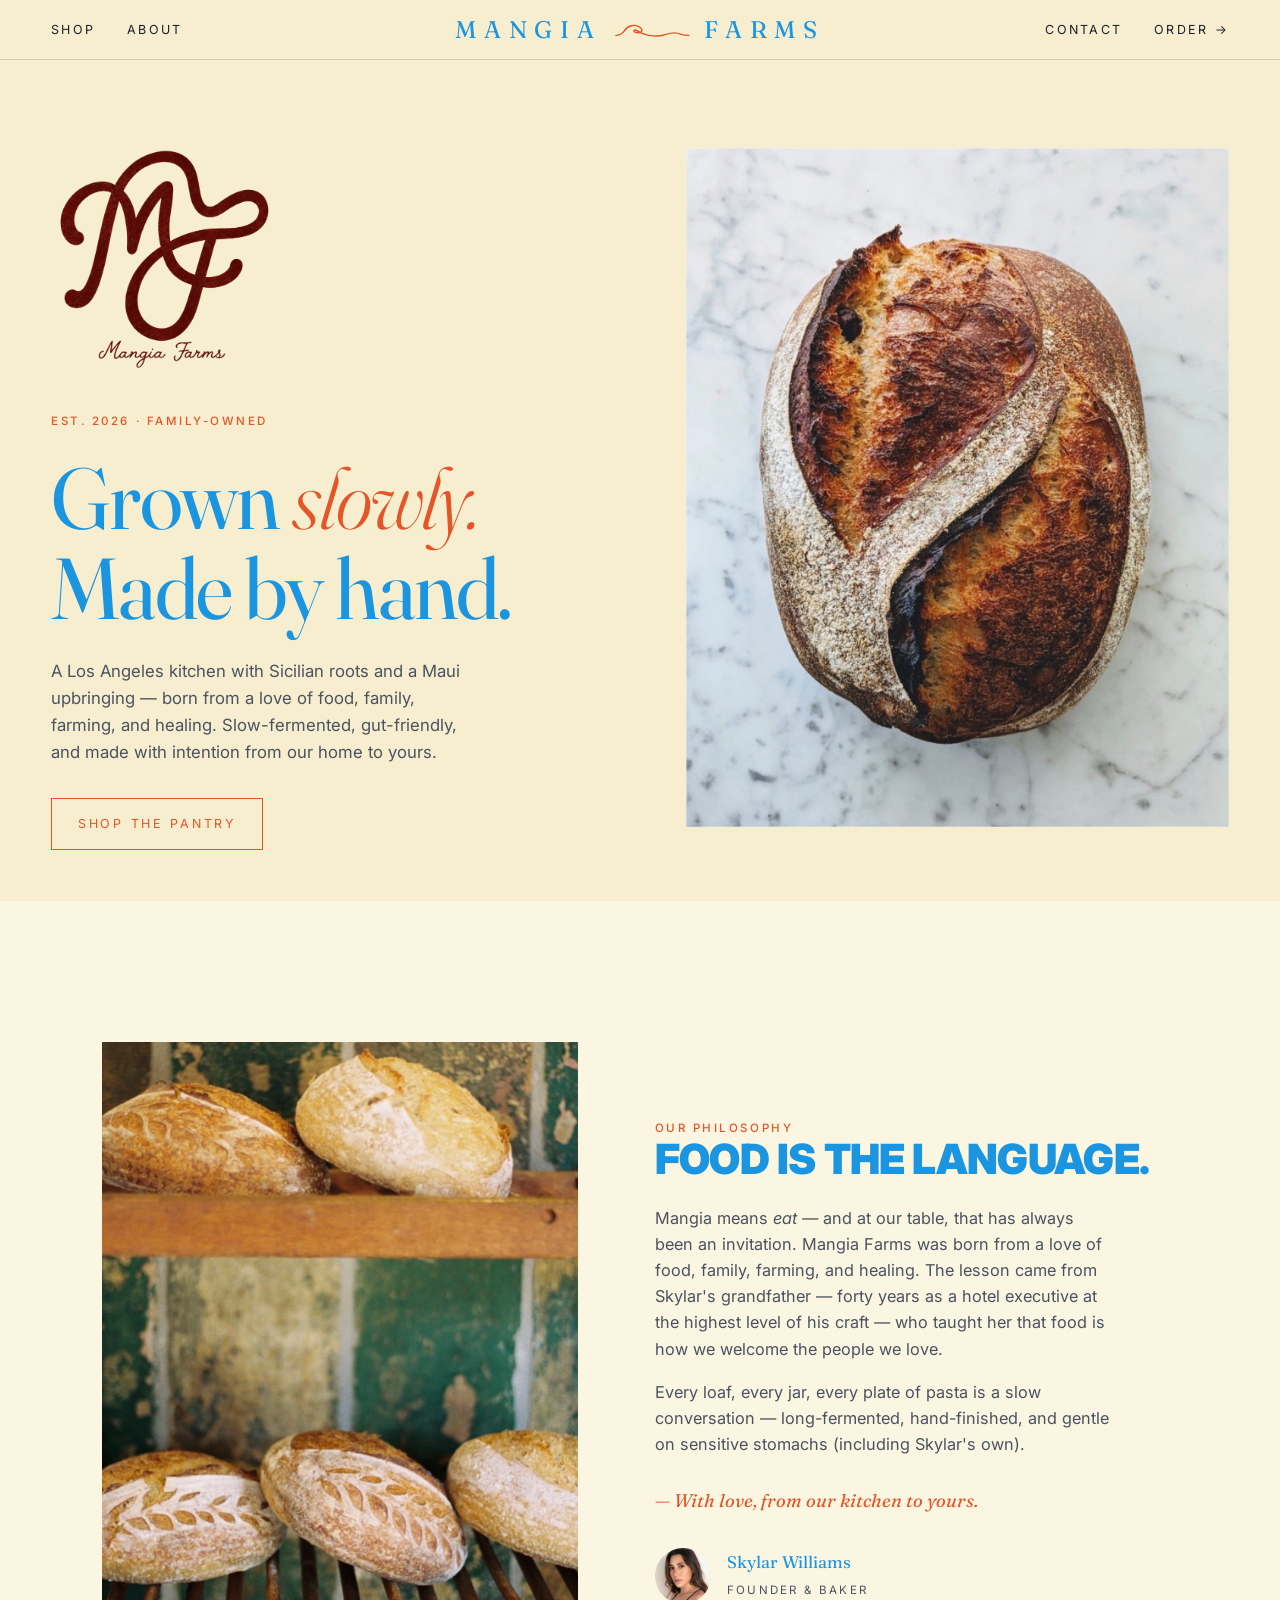
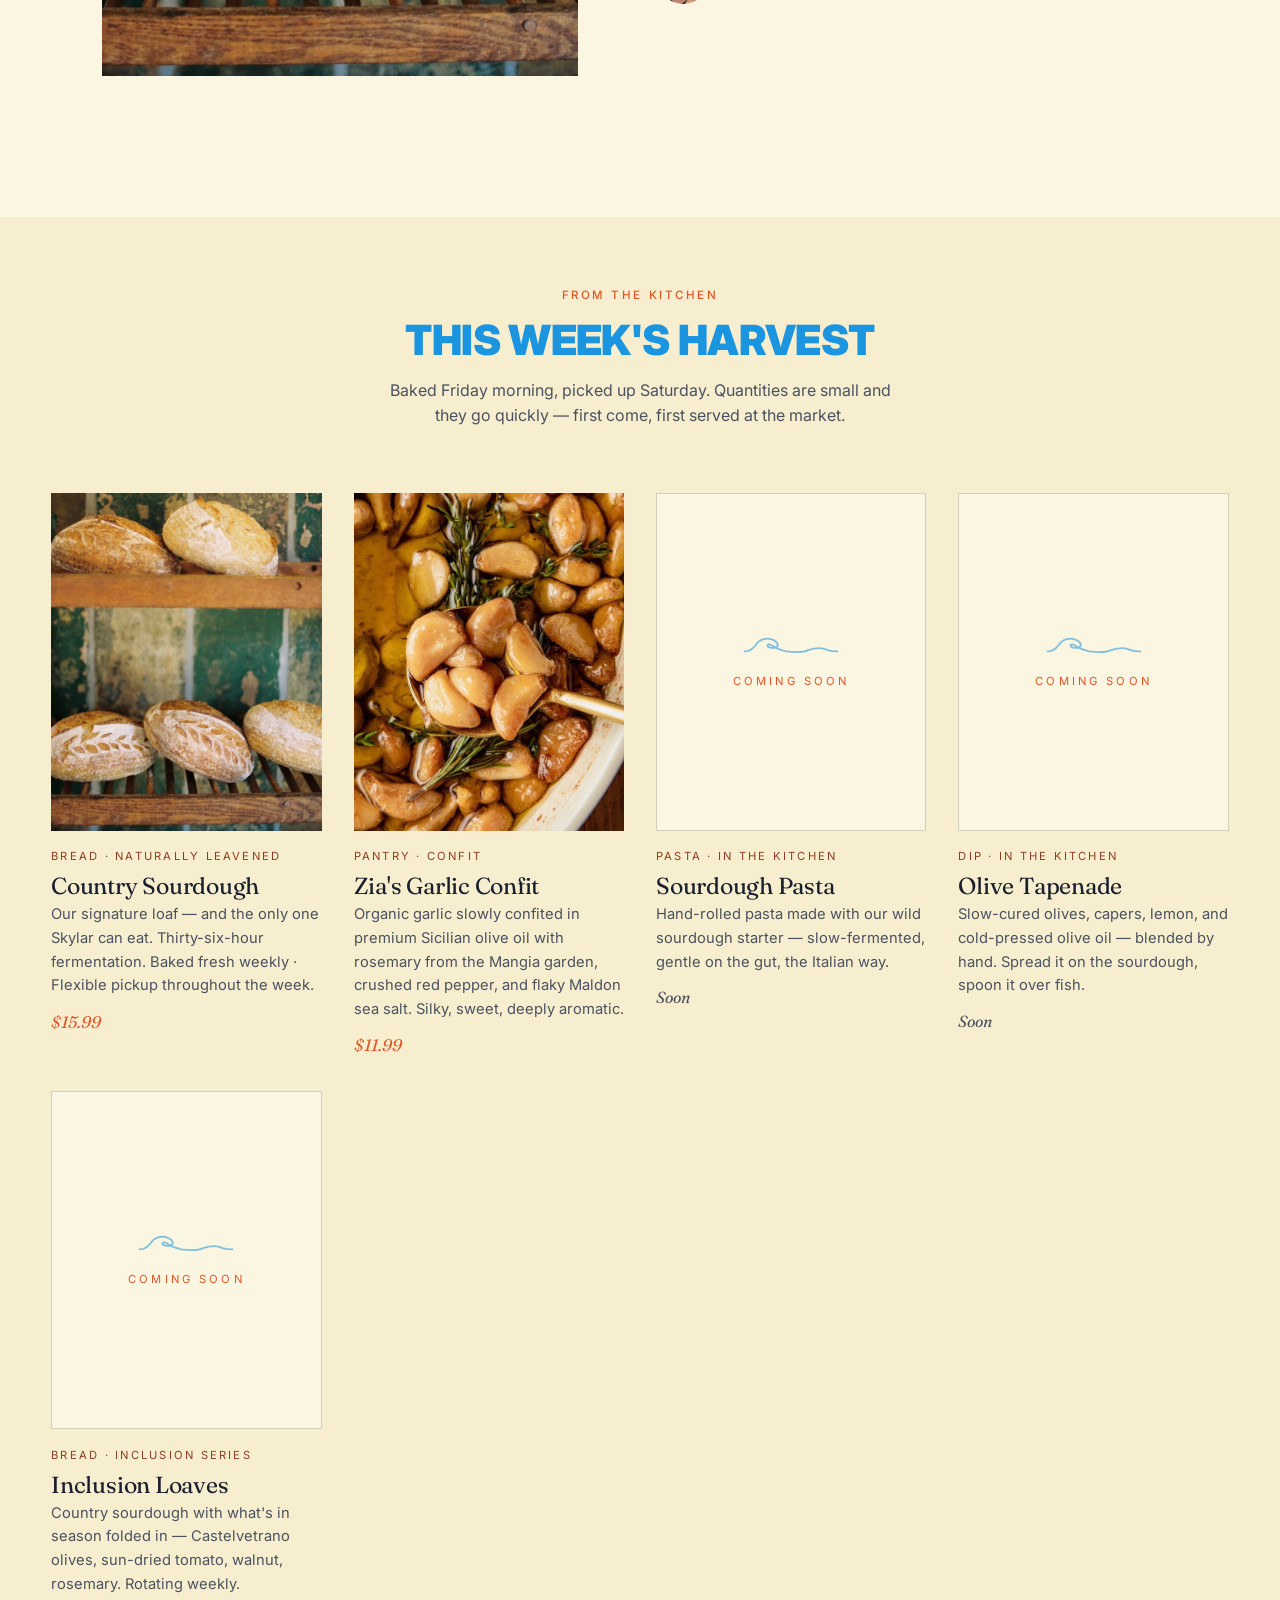
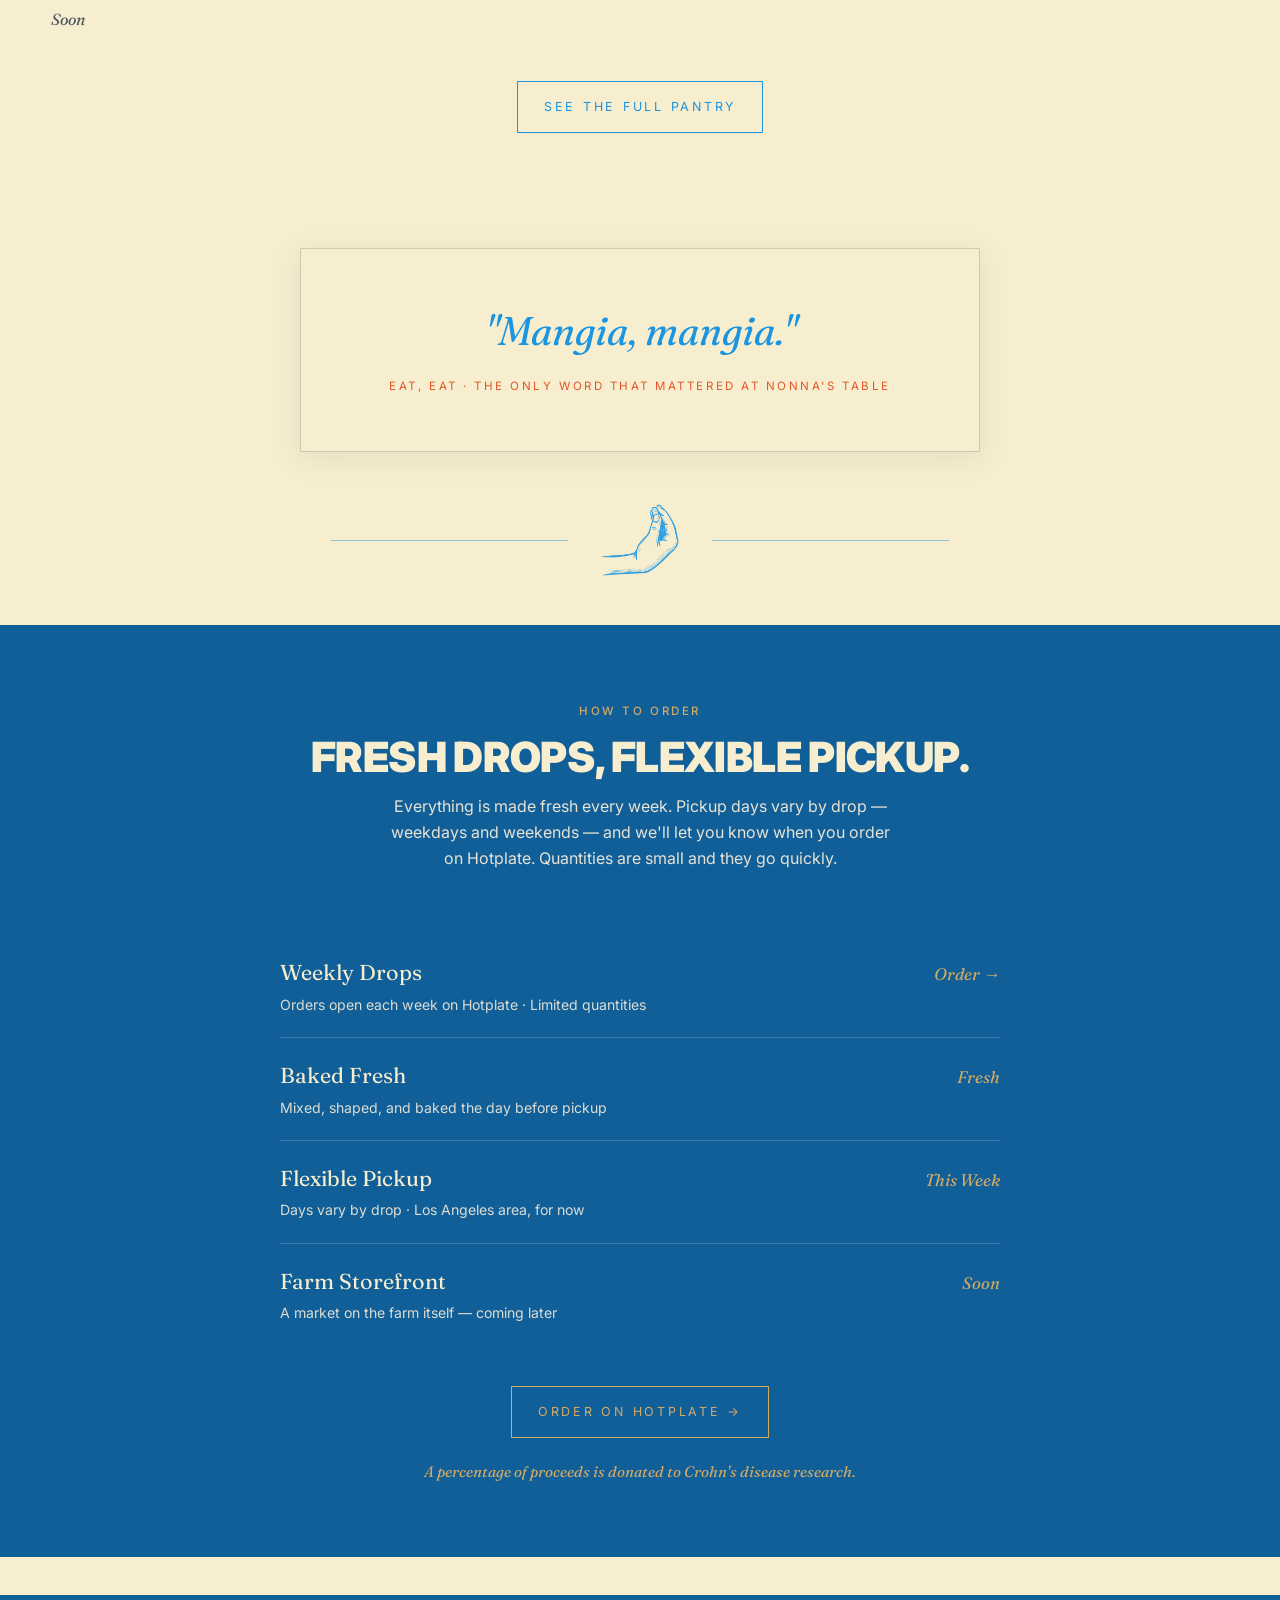
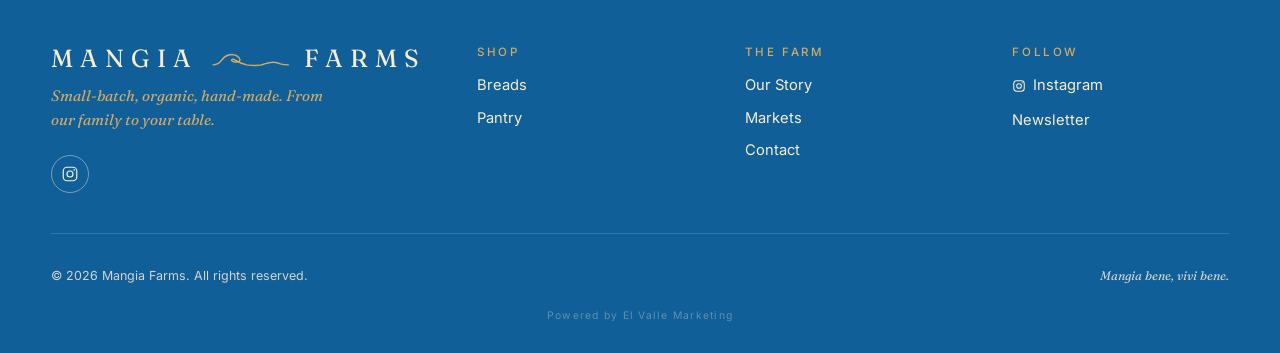
==== commit 9f8334eb: "Add Mangia Farms MF monogram to hero (front of the site) New brand mark from Danny: red hand-drawn M" ====
--- a/index.html
+++ b/index.html
@@ -42,6 +42,7 @@
 
   <section class="hero">
     <div class="hero-copy">
+      <img src="img/mangia-farms-logo.png" alt="Mangia Farms" class="hero-brand" />
       <span class="eyebrow">Est. 2026 · Family-Owned</span>
       <h1 class="hero-title">Grown <em>slowly.</em><br>Made by hand.</h1>
       <p class="hero-lede">A Los Angeles kitchen with Sicilian roots and a Maui upbringing — born from a love of food, family, farming, and healing. Slow-fermented, gut-friendly, and made with intention from our home to yours.</p>
--- a/styles.css
+++ b/styles.css
@@ -245,6 +245,14 @@
 
 .hero-copy .eyebrow { margin-bottom: 1.4rem; display: inline-block; }
 
+/* MF monogram brand mark at the top of the hero copy */
+.hero-brand {
+  display: block;
+  width: clamp(140px, 18vw, 220px);
+  height: auto;
+  margin-bottom: 1.6rem;
+}
+
 .hero-title {
   font-size: clamp(2.8rem, 7vw, 5.4rem);
   letter-spacing: -0.02em;
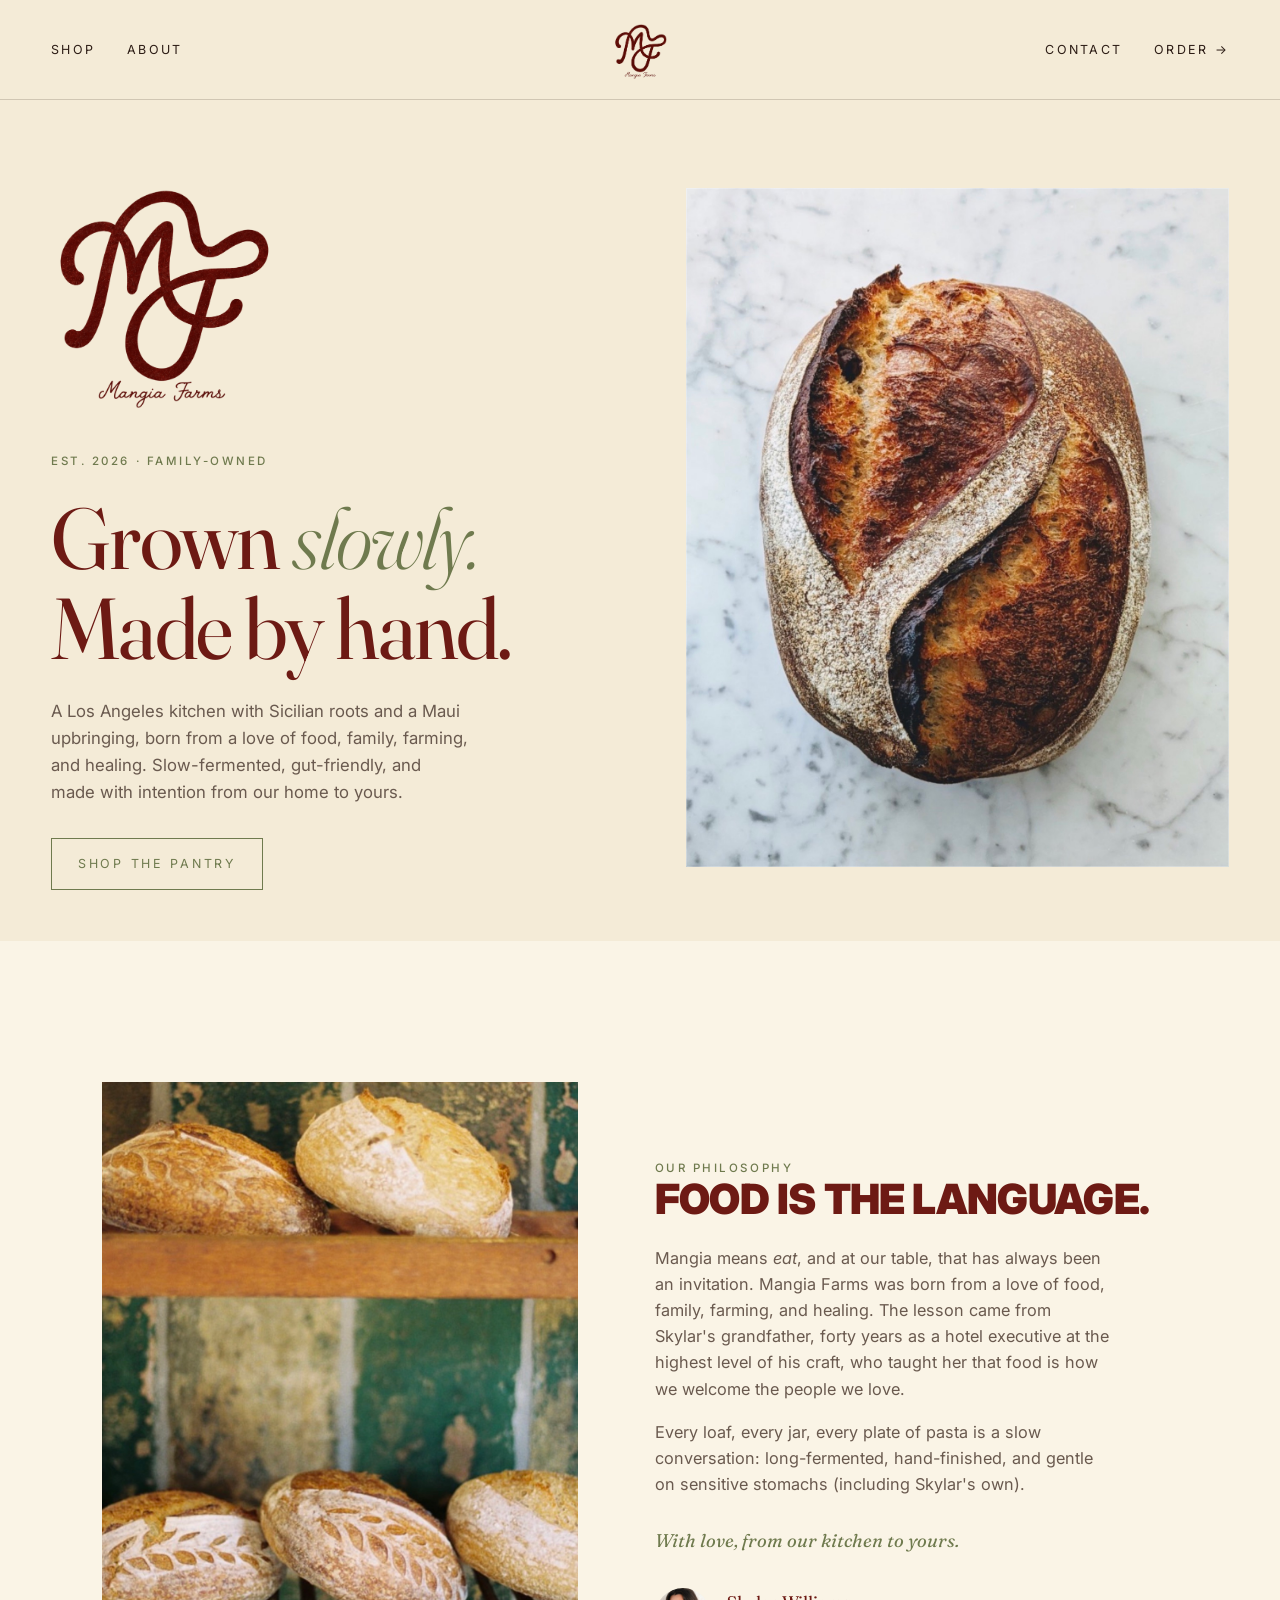
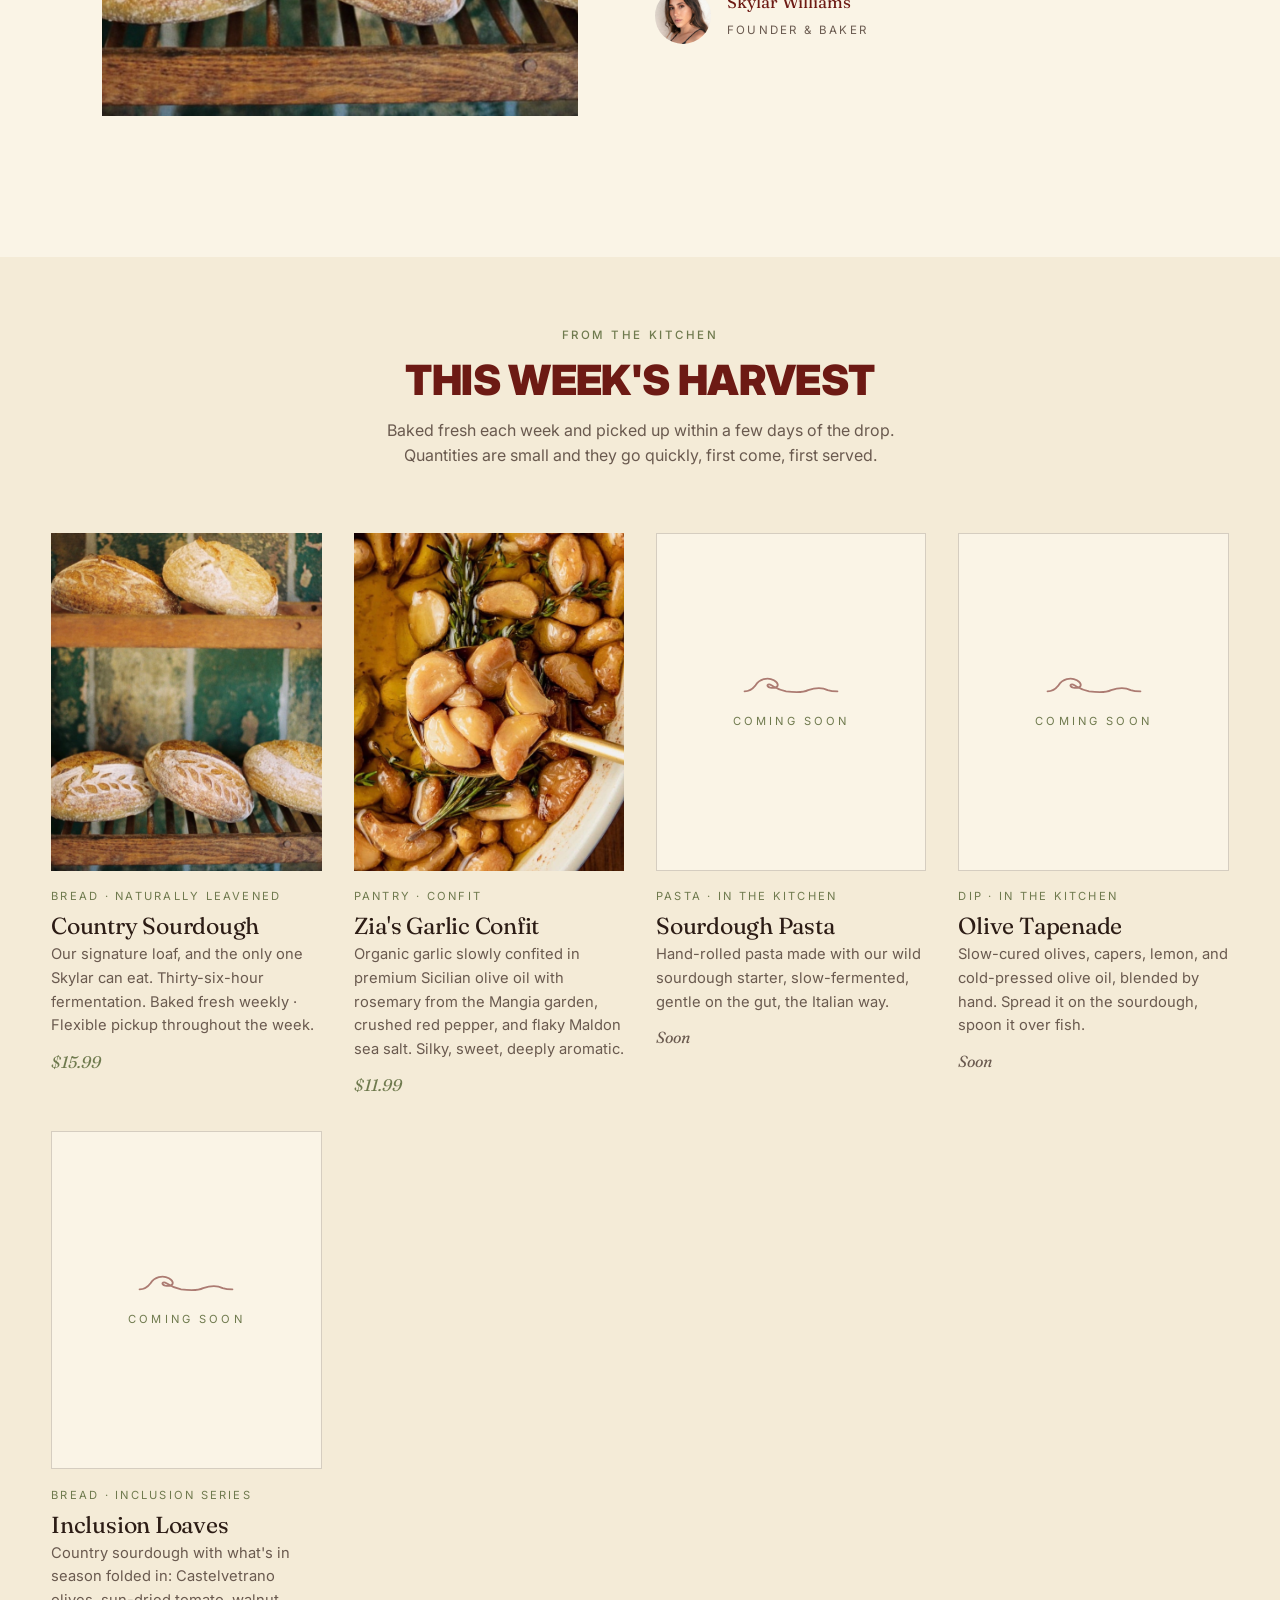
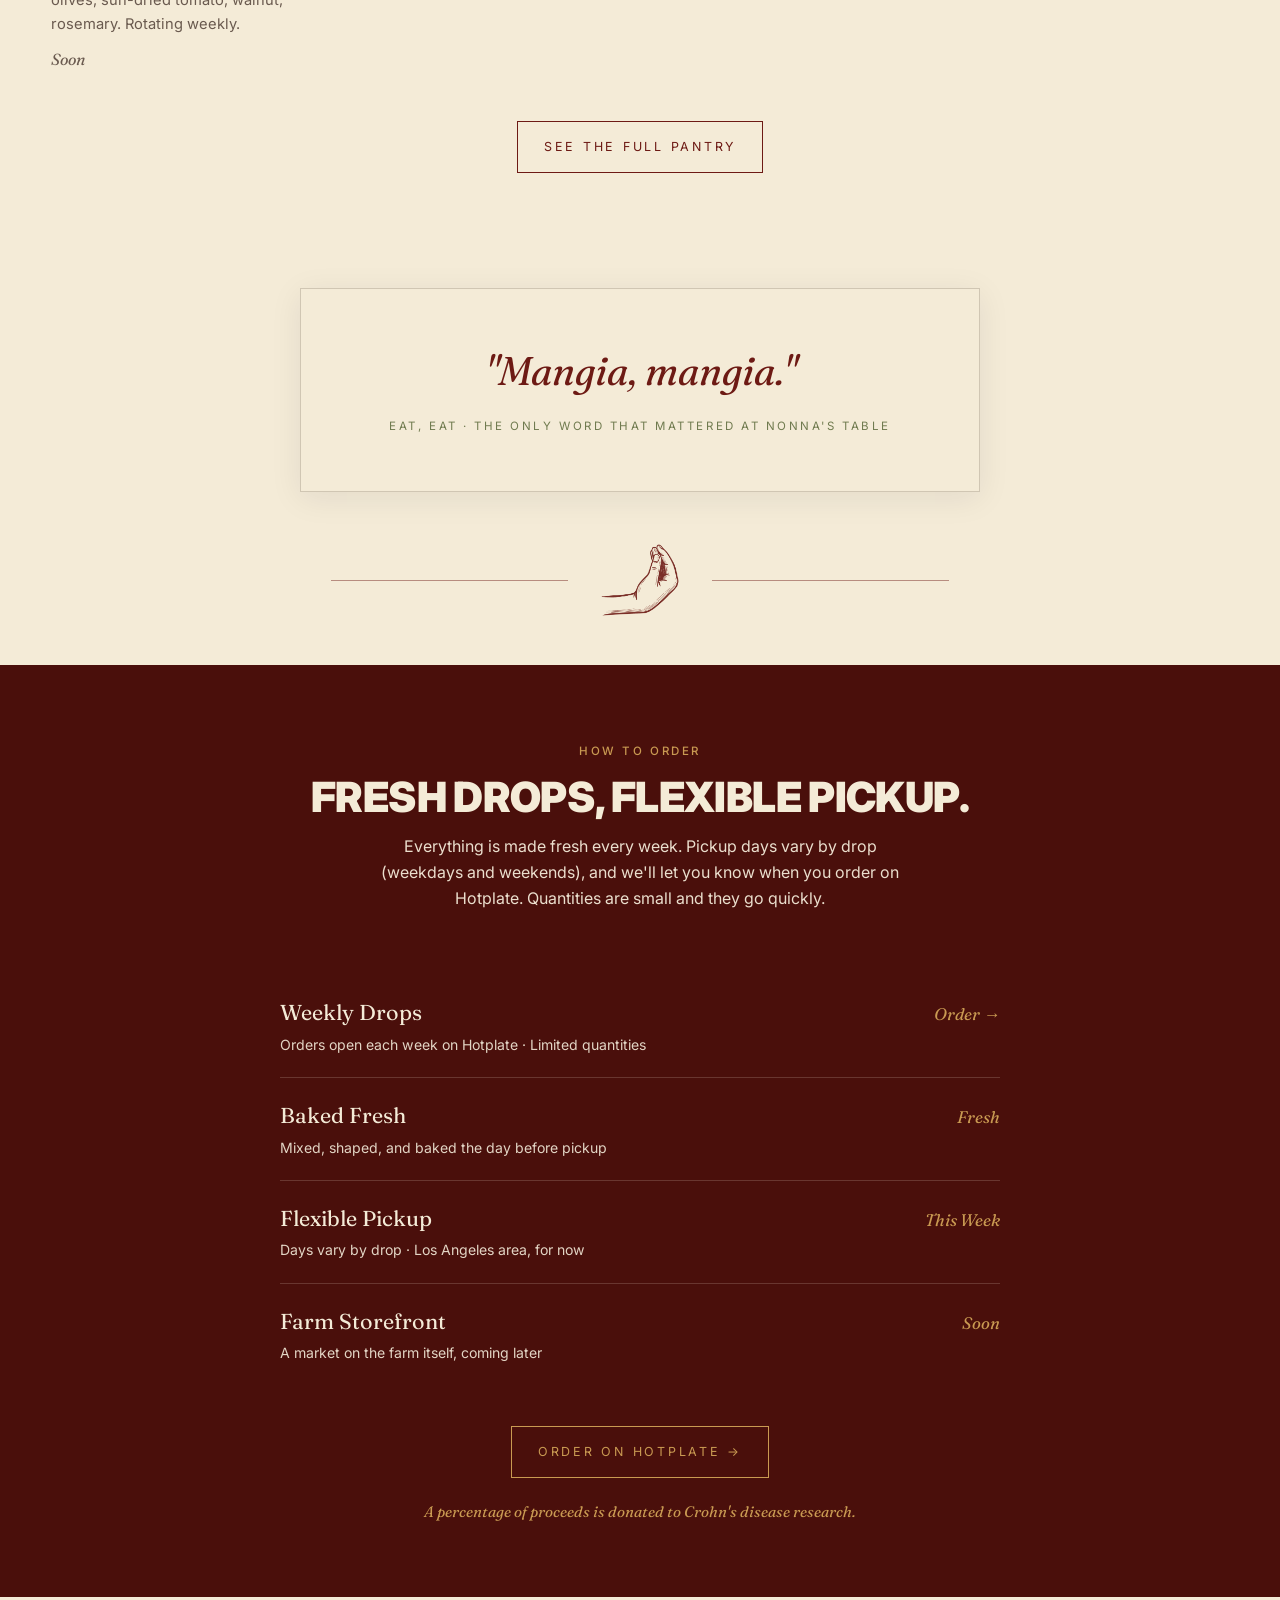
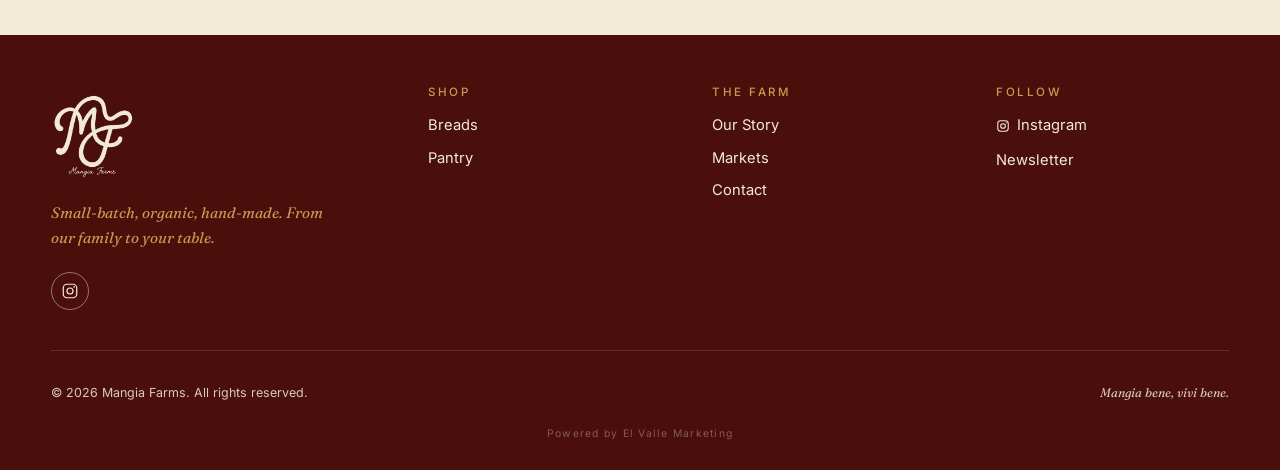
==== commit 3c041f22: "Burgundy rebrand: MF monogram logo, cream + oxblood palette, gingham-sage accents - Swap wave wordma" ====
--- a/index.html
+++ b/index.html
@@ -3,12 +3,12 @@
 <head>
 <meta charset="utf-8" />
 <meta name="viewport" content="width=device-width, initial-scale=1" />
-<title>Mangia Farms — Slow food, grown and made by hand.</title>
-<meta name="description" content="Mangia Farms is a small organic, farm-to-table kitchen. Sourdough, preserves, and seasonal staples — made by hand, sold at local markets." />
+<title>Mangia Farms · Slow food, grown and made by hand.</title>
+<meta name="description" content="Mangia Farms is a small organic, farm-to-table kitchen. Sourdough, preserves, and seasonal staples, made by hand, sold at local markets." />
 <link rel="canonical" href="https://mangiafarms.com/">
 <meta property="og:type" content="website">
 <meta property="og:site_name" content="Mangia Farms">
-<meta property="og:title" content="Mangia Farms — Slow food, grown and made by hand.">
+<meta property="og:title" content="Mangia Farms · Slow food, grown and made by hand.">
 <meta property="og:description" content="A Los Angeles kitchen with Sicilian roots and a Maui upbringing. Slow-fermented sourdough, gentle on sensitive stomachs. A percentage of proceeds is donated to Crohn's disease research.">
 <meta property="og:url" content="https://mangiafarms.com/">
 <meta property="og:image" content="https://mangiafarms.com/img/loaf-marble.jpg">
@@ -30,7 +30,7 @@
       <li><a href="shop.html">Shop</a></li>
       <li><a href="about.html">About</a></li>
     </ul>
-    <a href="index.html" class="brand"><span>Mangia</span><svg class="brand-wave" viewBox="0 0 80 18" aria-hidden="true" focusable="false"><path d="M 2 15 C 5 15 8 14 11 10 C 14 5 21 3 26 6 C 31 9 30 13 23 12 C 19 11 21 8 24 10 C 27 12 31 14 36 15 C 44 16 50 16 54 14 C 60 12 66 12 70 14 C 73 15 76 15 78 15" fill="none" stroke="currentColor" stroke-width="1.5" stroke-linecap="round" stroke-linejoin="round"/></svg><span>Farms</span></a>
+    <a href="index.html" class="brand" aria-label="Mangia Farms"><img class="brand-logo" src="img/mangia-farms-logo.png" alt="Mangia Farms"></a>
     <ul class="nav-links nav-links--right">
       <li><a href="contact.html">Contact</a></li>
       <li><a href="https://www.hotplate.com/mangiafarms?referralType=reminder" target="_blank" rel="noopener">Order &rarr;</a></li>
@@ -45,7 +45,7 @@
       <img src="img/mangia-farms-logo.png" alt="Mangia Farms" class="hero-brand" />
       <span class="eyebrow">Est. 2026 · Family-Owned</span>
       <h1 class="hero-title">Grown <em>slowly.</em><br>Made by hand.</h1>
-      <p class="hero-lede">A Los Angeles kitchen with Sicilian roots and a Maui upbringing — born from a love of food, family, farming, and healing. Slow-fermented, gut-friendly, and made with intention from our home to yours.</p>
+      <p class="hero-lede">A Los Angeles kitchen with Sicilian roots and a Maui upbringing, born from a love of food, family, farming, and healing. Slow-fermented, gut-friendly, and made with intention from our home to yours.</p>
       <a href="shop.html" class="btn btn--wine">Shop the Pantry</a>
     </div>
     <figure class="hero-img">
@@ -61,9 +61,9 @@
       <div class="philosophy-copy">
         <span class="eyebrow">Our Philosophy</span>
         <h2>Food is the language.</h2>
-        <p>Mangia means <em>eat</em> — and at our table, that has always been an invitation. Mangia Farms was born from a love of food, family, farming, and healing. The lesson came from Skylar's grandfather — forty years as a hotel executive at the highest level of his craft — who taught her that food is how we welcome the people we love.</p>
-        <p>Every loaf, every jar, every plate of pasta is a slow conversation — long-fermented, hand-finished, and gentle on sensitive stomachs (including Skylar's own).</p>
-        <p class="signature">— With love, from our kitchen to yours.</p>
+        <p>Mangia means <em>eat</em>, and at our table, that has always been an invitation. Mangia Farms was born from a love of food, family, farming, and healing. The lesson came from Skylar's grandfather, forty years as a hotel executive at the highest level of his craft, who taught her that food is how we welcome the people we love.</p>
+        <p>Every loaf, every jar, every plate of pasta is a slow conversation: long-fermented, hand-finished, and gentle on sensitive stomachs (including Skylar's own).</p>
+        <p class="signature">With love, from our kitchen to yours.</p>
         <div class="portrait-inline">
           <img src="img/skylar.jpg" alt="Skylar Williams, founder." loading="lazy" decoding="async">
           <div>
@@ -79,7 +79,7 @@
     <div class="section-head">
       <span class="eyebrow">From the Kitchen</span>
       <h2>This Week's Harvest</h2>
-      <p>Baked Friday morning, picked up Saturday. Quantities are small and they go quickly — first come, first served at the market.</p>
+      <p>Baked fresh each week and picked up within a few days of the drop. Quantities are small and they go quickly, first come, first served.</p>
     </div>
 
     <div class="grid">
@@ -87,7 +87,7 @@
         <div class="card-img"><img src="img/loaves-shelf.jpg" alt="Country sourdough loaf" loading="lazy" decoding="async"></div>
         <span class="card-tag">Bread · Naturally Leavened</span>
         <h3>Country Sourdough</h3>
-        <p class="card-desc">Our signature loaf — and the only one Skylar can eat. Thirty-six-hour fermentation. Baked fresh weekly · Flexible pickup throughout the week.</p>
+        <p class="card-desc">Our signature loaf, and the only one Skylar can eat. Thirty-six-hour fermentation. Baked fresh weekly · Flexible pickup throughout the week.</p>
         <span class="card-price">$15.99</span>
       </a>
 
@@ -108,7 +108,7 @@
         </div>
         <span class="card-tag">Pasta · In the Kitchen</span>
         <h3>Sourdough Pasta</h3>
-        <p class="card-desc">Hand-rolled pasta made with our wild sourdough starter — slow-fermented, gentle on the gut, the Italian way.</p>
+        <p class="card-desc">Hand-rolled pasta made with our wild sourdough starter, slow-fermented, gentle on the gut, the Italian way.</p>
         <span class="card-price card-price--soon">Soon</span>
       </div>
 
@@ -121,7 +121,7 @@
         </div>
         <span class="card-tag">Dip · In the Kitchen</span>
         <h3>Olive Tapenade</h3>
-        <p class="card-desc">Slow-cured olives, capers, lemon, and cold-pressed olive oil — blended by hand. Spread it on the sourdough, spoon it over fish.</p>
+        <p class="card-desc">Slow-cured olives, capers, lemon, and cold-pressed olive oil, blended by hand. Spread it on the sourdough, spoon it over fish.</p>
         <span class="card-price card-price--soon">Soon</span>
       </div>
 
@@ -134,7 +134,7 @@
         </div>
         <span class="card-tag">Bread · Inclusion Series</span>
         <h3>Inclusion Loaves</h3>
-        <p class="card-desc">Country sourdough with what's in season folded in — Castelvetrano olives, sun-dried tomato, walnut, rosemary. Rotating weekly.</p>
+        <p class="card-desc">Country sourdough with what's in season folded in: Castelvetrano olives, sun-dried tomato, walnut, rosemary. Rotating weekly.</p>
         <span class="card-price card-price--soon">Soon</span>
       </div>
     </div>
@@ -158,7 +158,7 @@
       <div class="section-head">
         <span class="eyebrow">How to Order</span>
         <h2>Fresh drops, flexible pickup.</h2>
-        <p>Everything is made fresh every week. Pickup days vary by drop — weekdays and weekends — and we'll let you know when you order on Hotplate. Quantities are small and they go quickly.</p>
+        <p>Everything is made fresh every week. Pickup days vary by drop (weekdays and weekends), and we'll let you know when you order on Hotplate. Quantities are small and they go quickly.</p>
       </div>
 
       <ul class="market-list">
@@ -186,7 +186,7 @@
         <li>
           <div>
             <div class="market-name">Farm Storefront</div>
-            <div class="market-meta">A market on the farm itself — coming later</div>
+            <div class="market-meta">A market on the farm itself, coming later</div>
           </div>
           <div class="market-day">Soon</div>
         </li>
@@ -204,7 +204,7 @@
 <footer>
   <div class="footer-inner">
     <div>
-      <div class="footer-brand"><span>Mangia</span><svg class="brand-wave" viewBox="0 0 80 18" aria-hidden="true" focusable="false"><path d="M 2 15 C 5 15 8 14 11 10 C 14 5 21 3 26 6 C 31 9 30 13 23 12 C 19 11 21 8 24 10 C 27 12 31 14 36 15 C 44 16 50 16 54 14 C 60 12 66 12 70 14 C 73 15 76 15 78 15" fill="none" stroke="currentColor" stroke-width="1.5" stroke-linecap="round" stroke-linejoin="round"/></svg><span>Farms</span></div>
+      <div class="footer-brand"><img class="footer-logo" src="img/mangia-farms-logo-cream.png" alt="Mangia Farms"></div>
       <p class="footer-tag">Small-batch, organic, hand-made. From our family to your table.</p>
       <div class="footer-social">
         <a href="https://www.instagram.com/mangiafarms" target="_blank" rel="noopener" aria-label="Follow Mangia Farms on Instagram">
--- a/styles.css
+++ b/styles.css
@@ -4,20 +4,35 @@
    ============================================ */
 
 :root {
-  /* Sun-on-Mediterranean palette: cobalt sea, persimmon harvest, cream linen. */
-  --cream:        #f7eecf;
-  --cream-deep:   #eee2b5;
-  --bone:         #fbf6e2;
-  --wheat:        #d4aa63;
-  --sage:         #b65331;  /* terracotta — supporting warm */
-  --sage-deep:    #8d3f23;
-  --moss:         #1b95e0;  /* sky blue — headings + brand */
-  --navy:         #105f99;  /* deep navy — dark-band surfaces (markets + footer) */
-  --wine:         #e45527;  /* persimmon orange — accents + emphasis */
-  --wine-deep:    #b7401a;
-  --ink:          #1a1f2e;
-  --ink-soft:     #4b5260;
-  --rule:         rgba(26, 31, 46, 0.18);
+  /* ============================================================
+     ACTIVE SCHEME: BURGUNDY (heritage tablecloth)
+     Oxblood monogram, warm cream linen, sage-green gingham accent.
+     Variable NAMES are legacy (--moss/--navy/--wine); values below
+     define the burgundy world. To revert to the BLUE scheme, comment
+     this block and uncomment "BLUE SCHEME" below — nothing else changes.
+     ============================================================ */
+  --cream:        #f4ebd7;  /* warm cream linen — page background */
+  --cream-deep:   #ebe0c5;
+  --bone:         #faf4e6;
+  --wheat:        #c99a52;  /* honey gold — accents on dark burgundy (footer) */
+  --sage:         #8f9a6a;  /* soft sage — card tags, supporting */
+  --sage-deep:    #6f7a4e;
+  --moss:         #6d1a14;  /* BURGUNDY — headings + brand */
+  --navy:         #4a0f0b;  /* DEEP BURGUNDY — dark-band surfaces (markets + footer) */
+  --wine:         #6f7a4e;  /* SAGE GREEN — eyebrows, italic emphasis, prices (on cream) */
+  --wine-deep:    #586440;
+  --ink:          #2c1c15;  /* warm dark brown — body text */
+  --ink-soft:     #6a5a4f;
+  --rule:         rgba(44, 28, 21, 0.18);
+
+  /* ------------------------------------------------------------
+     BLUE SCHEME (previous — Sun-on-Mediterranean). To restore:
+     comment the burgundy values above and uncomment these.
+     --cream:#f7eecf; --cream-deep:#eee2b5; --bone:#fbf6e2;
+     --wheat:#d4aa63; --sage:#b65331; --sage-deep:#8d3f23;
+     --moss:#1b95e0; --navy:#105f99; --wine:#e45527; --wine-deep:#b7401a;
+     --ink:#1a1f2e; --ink-soft:#4b5260; --rule:rgba(26,31,46,0.18);
+     ------------------------------------------------------------ */
 
   --serif:  'Fraunces', 'Cormorant Garamond', Georgia, serif;
   --sans:   'Inter', -apple-system, BlinkMacSystemFont, 'Helvetica Neue', Arial, sans-serif;
@@ -183,6 +198,14 @@
   overflow: visible;
 }
 
+/* New MF monogram logo mark (replaces the wave wordmark) */
+.brand-logo {
+  height: 64px;
+  width: auto;
+  display: block;
+}
+@media (max-width: 720px) { .brand-logo { height: 54px; } }
+
 .brand .amp {
   font-style: italic;
   font-weight: 300;
@@ -1005,6 +1028,7 @@
 }
 .footer-brand .brand-wave { color: var(--wheat); }
 .footer-brand .amp { font-style: italic; color: var(--wheat); margin: 0 0.15em; font-weight: 300; }
+.footer-logo { height: 96px; width: auto; display: block; margin-bottom: 0.4rem; }
 .footer-tag {
   font-family: var(--serif);
   font-style: italic;
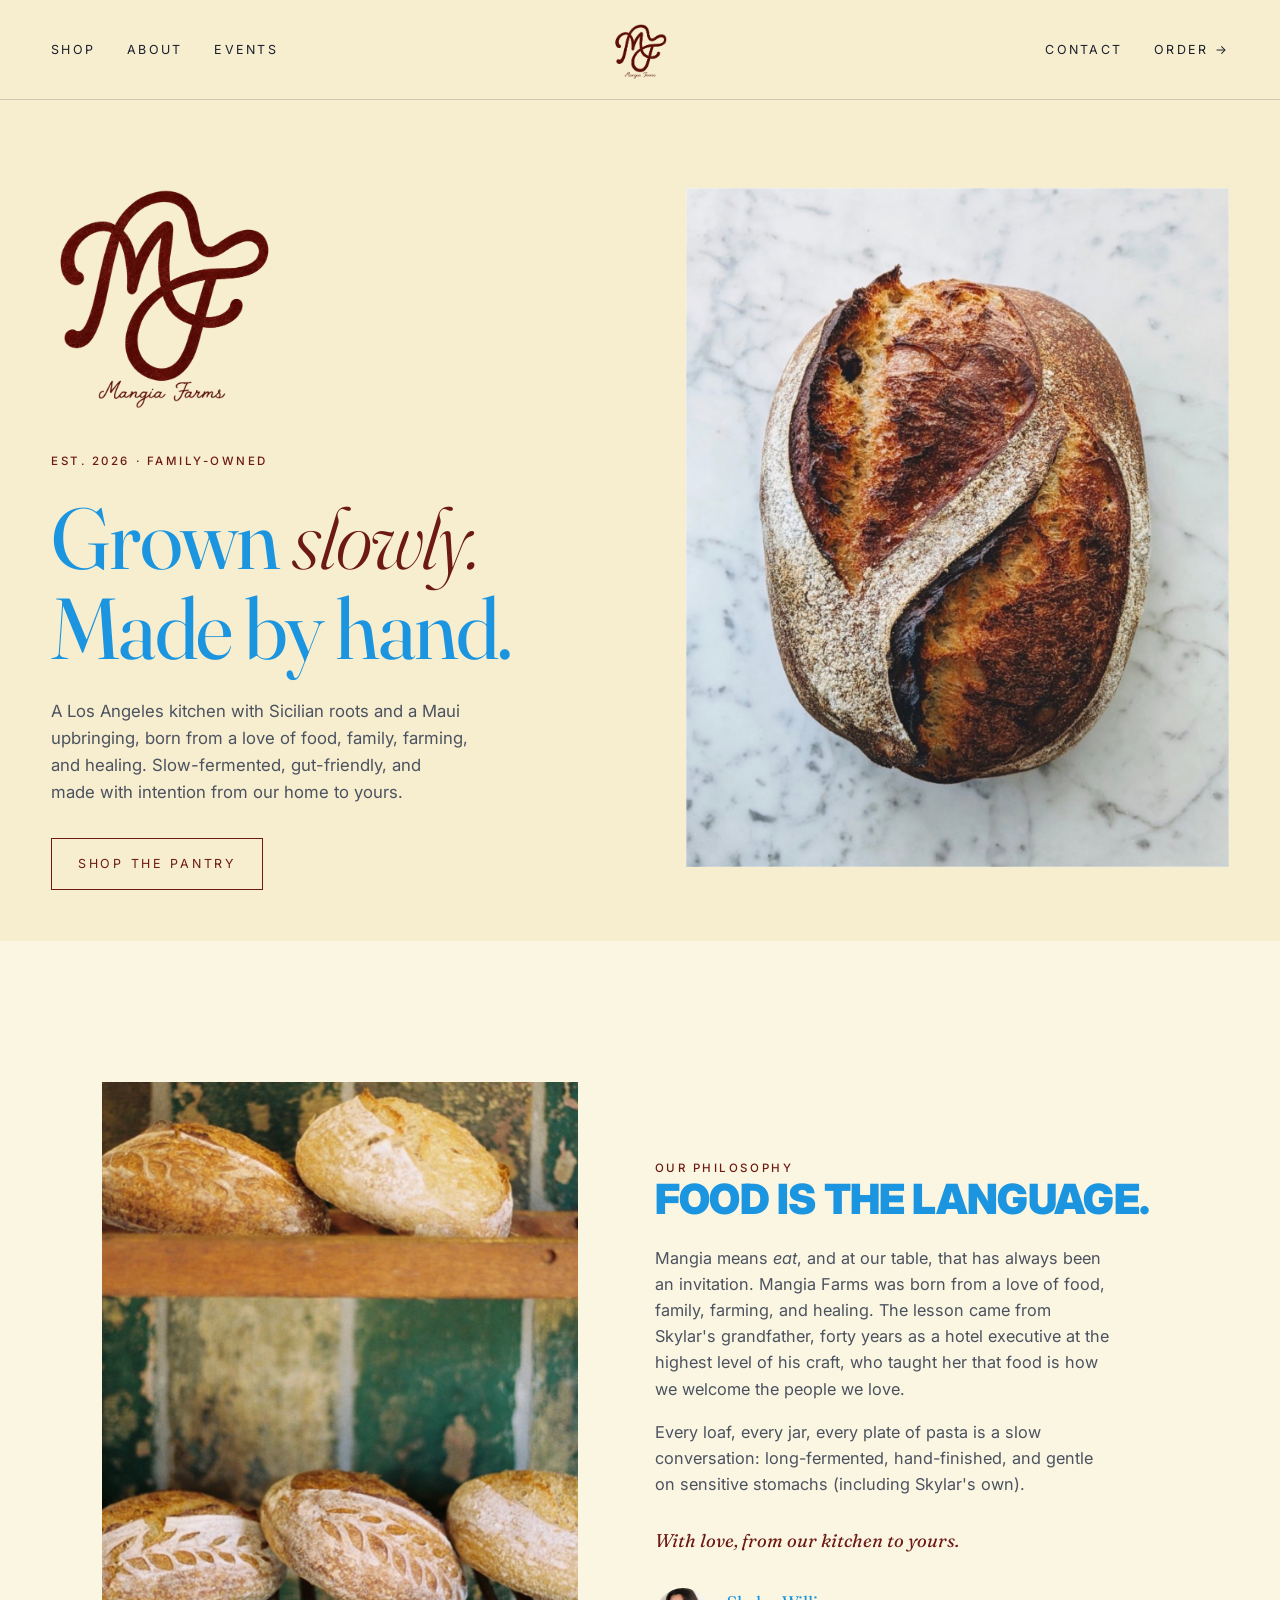
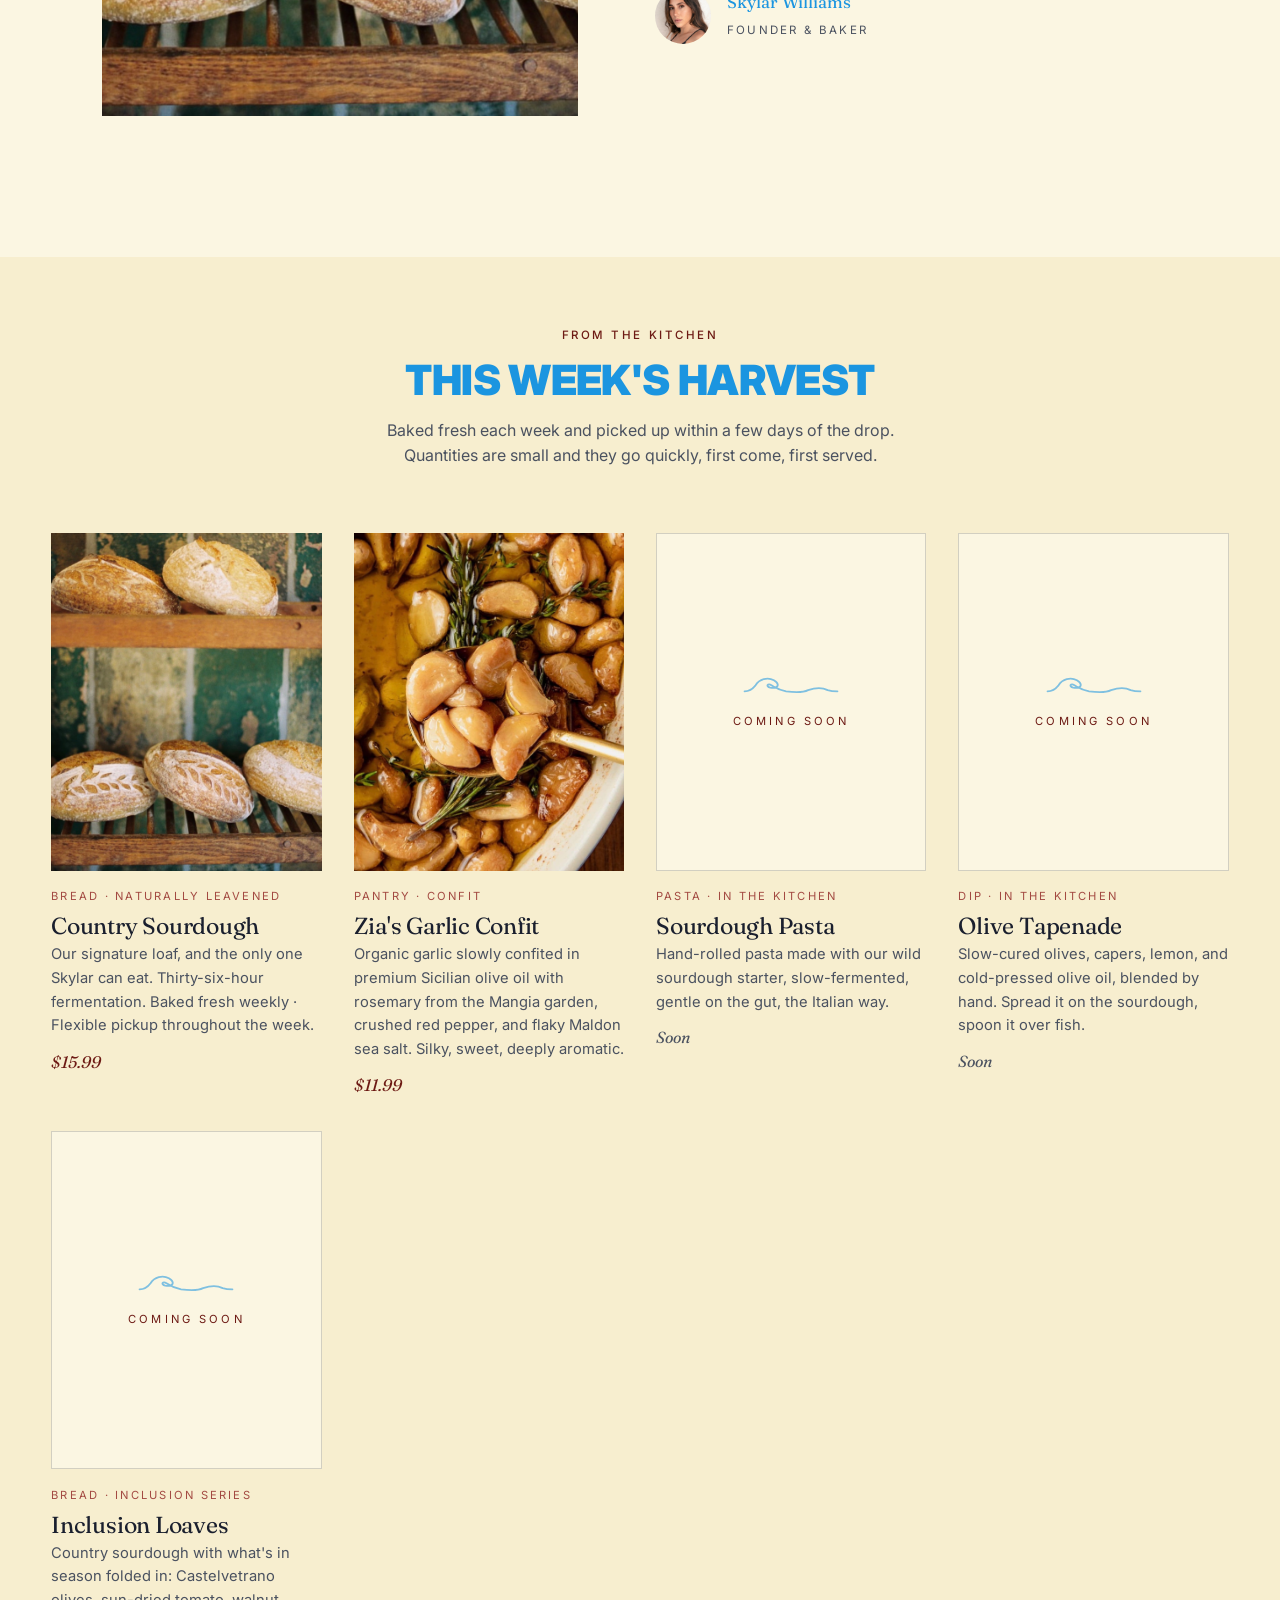
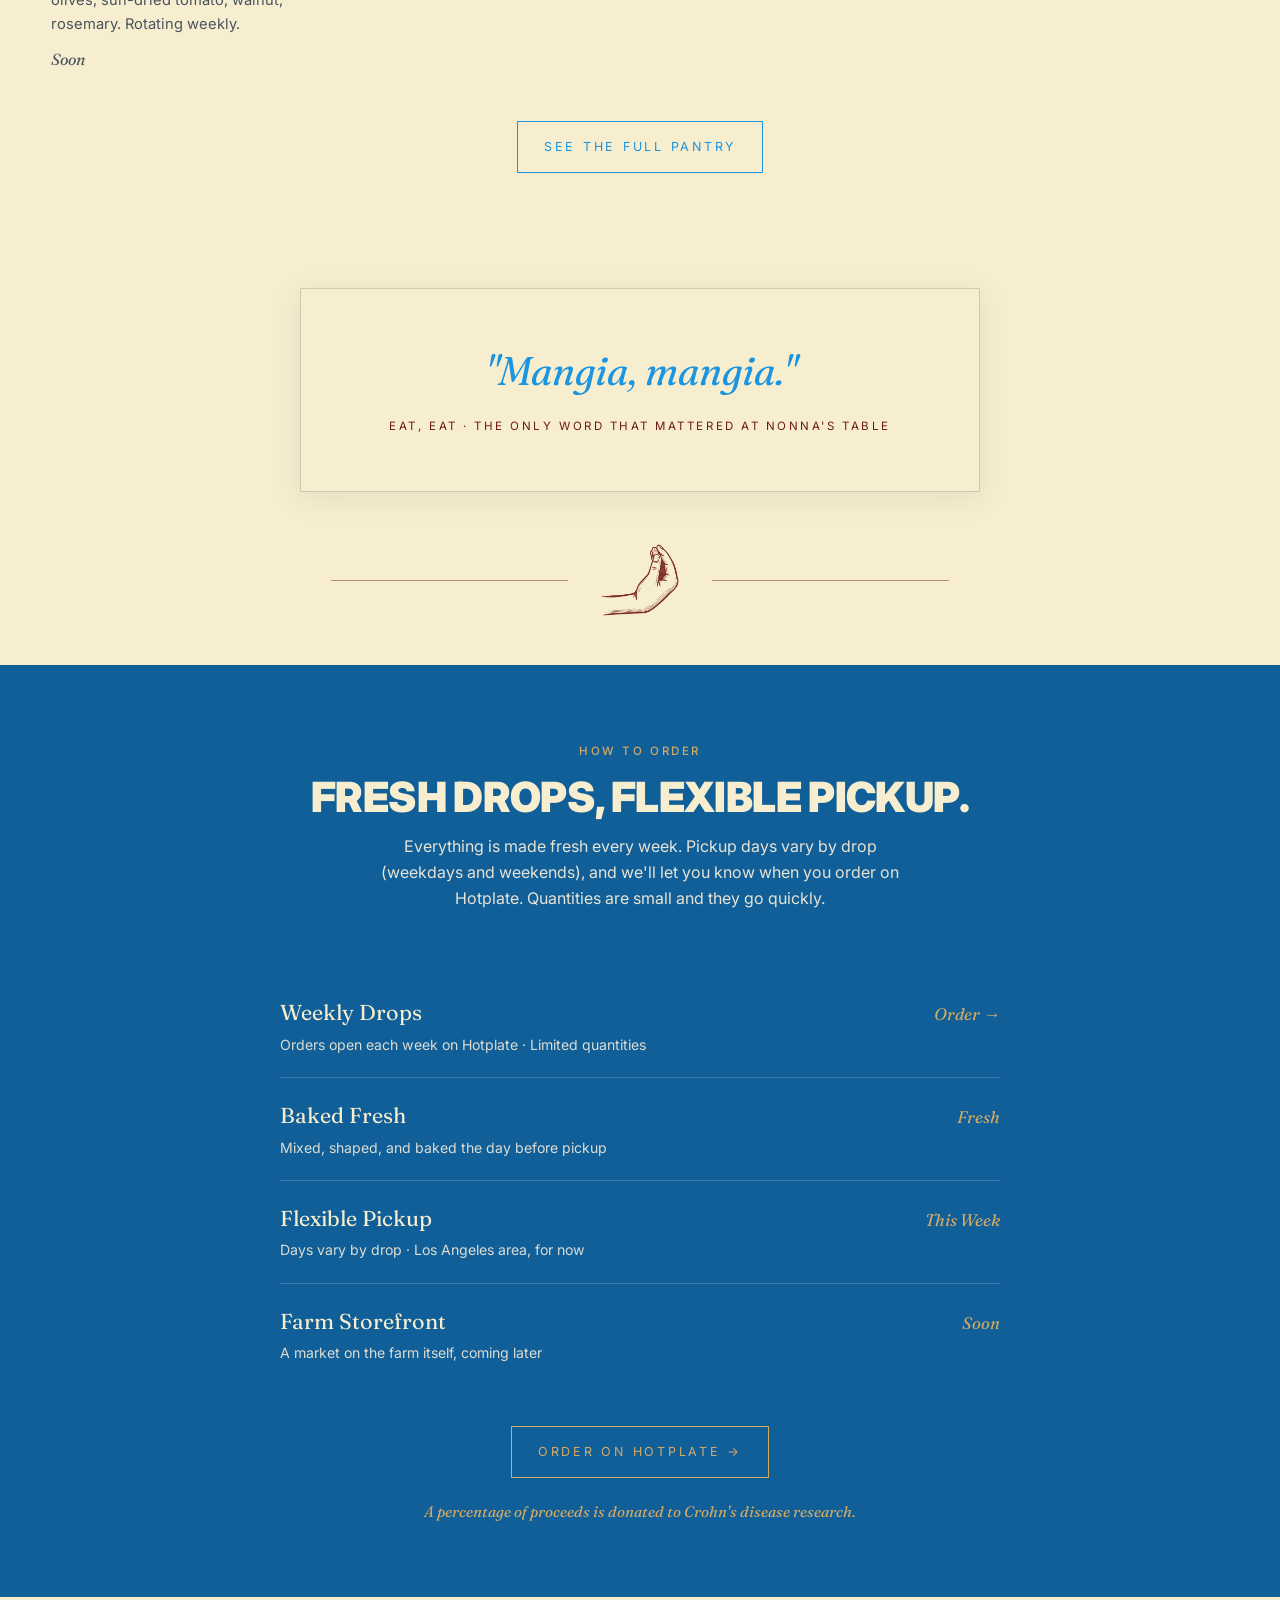
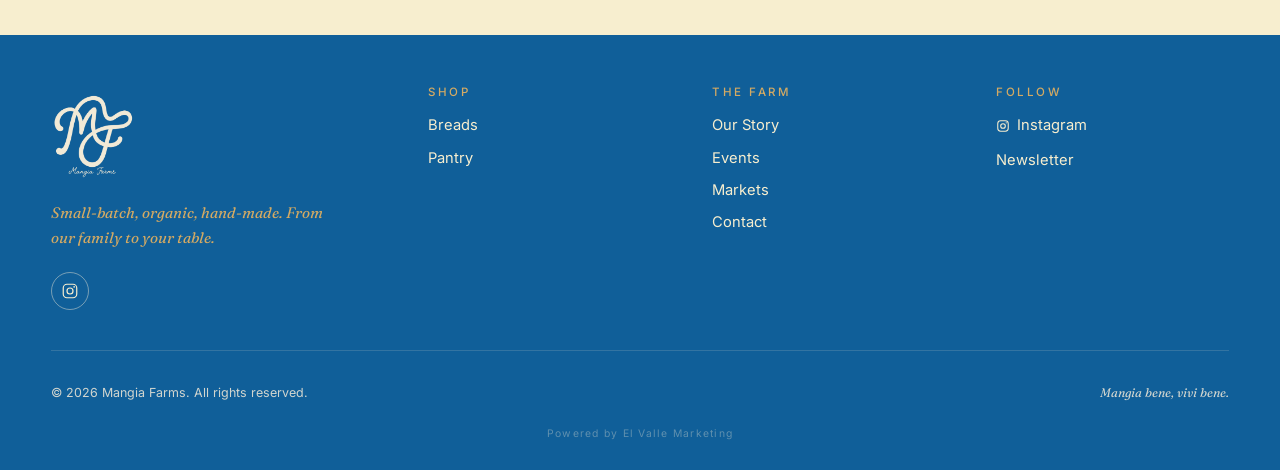
==== commit 16ed5929: "Blue + burgundy scheme, plus new Events page (edible tablescapes) - Remap palette: sky-blue structur" ====
--- a/index.html
+++ b/index.html
@@ -29,6 +29,7 @@
     <ul class="nav-links nav-links--left">
       <li><a href="shop.html">Shop</a></li>
       <li><a href="about.html">About</a></li>
+      <li><a href="events.html">Events</a></li>
     </ul>
     <a href="index.html" class="brand" aria-label="Mangia Farms"><img class="brand-logo" src="img/mangia-farms-logo.png" alt="Mangia Farms"></a>
     <ul class="nav-links nav-links--right">
@@ -223,6 +224,7 @@
       <h4>The Farm</h4>
       <ul>
         <li><a href="about.html">Our Story</a></li>
+        <li><a href="events.html">Events</a></li>
         <li><a href="index.html#markets">Markets</a></li>
         <li><a href="contact.html">Contact</a></li>
       </ul>
--- a/styles.css
+++ b/styles.css
@@ -5,29 +5,42 @@
 
 :root {
   /* ============================================================
-     ACTIVE SCHEME: BURGUNDY (heritage tablecloth)
-     Oxblood monogram, warm cream linen, sage-green gingham accent.
-     Variable NAMES are legacy (--moss/--navy/--wine); values below
-     define the burgundy world. To revert to the BLUE scheme, comment
-     this block and uncomment "BLUE SCHEME" below — nothing else changes.
+     ACTIVE SCHEME: BLUE + BURGUNDY
+     Sky-blue structure (headings, brand, dark footer/markets bands),
+     deep-burgundy accent (eyebrows, italic emphasis, prices, buttons,
+     the hand divider) and the burgundy MF monogram logo. Cream ground,
+     honey-gold on the deep-blue footer. No green.
+     Variable NAMES are legacy: --moss/--navy hold the blues, --wine
+     holds the burgundy accent. To switch schemes, comment this block
+     and uncomment one below. Nothing else changes.
      ============================================================ */
-  --cream:        #f4ebd7;  /* warm cream linen — page background */
-  --cream-deep:   #ebe0c5;
-  --bone:         #faf4e6;
-  --wheat:        #c99a52;  /* honey gold — accents on dark burgundy (footer) */
-  --sage:         #8f9a6a;  /* soft sage — card tags, supporting */
-  --sage-deep:    #6f7a4e;
-  --moss:         #6d1a14;  /* BURGUNDY — headings + brand */
-  --navy:         #4a0f0b;  /* DEEP BURGUNDY — dark-band surfaces (markets + footer) */
-  --wine:         #6f7a4e;  /* SAGE GREEN — eyebrows, italic emphasis, prices (on cream) */
-  --wine-deep:    #586440;
-  --ink:          #2c1c15;  /* warm dark brown — body text */
-  --ink-soft:     #6a5a4f;
-  --rule:         rgba(44, 28, 21, 0.18);
+  --cream:        #f7eecf;  /* warm cream - page background */
+  --cream-deep:   #eee2b5;
+  --bone:         #fbf6e2;
+  --wheat:        #d4aa63;  /* honey gold - accents on the deep-blue footer */
+  --sage:         #b5675f;  /* dusty burgundy - light supporting */
+  --sage-deep:    #a34a42;  /* dusty burgundy - card tags */
+  --moss:         #1b95e0;  /* SKY BLUE - headings + brand structure */
+  --navy:         #105f99;  /* DEEP BLUE - markets band + footer surface */
+  --wine:         #6d1a14;  /* BURGUNDY - accent: eyebrows, italics, prices, buttons, divider */
+  --wine-deep:    #4a0f0b;  /* deep burgundy - button/hover */
+  --ink:          #1a1f2e;  /* cool dark ink - body text */
+  --ink-soft:     #4b5260;
+  --rule:         rgba(26, 31, 46, 0.18);
 
   /* ------------------------------------------------------------
-     BLUE SCHEME (previous — Sun-on-Mediterranean). To restore:
-     comment the burgundy values above and uncomment these.
+     BURGUNDY SCHEME (all-oxblood, heritage tablecloth). To restore:
+     comment the block above and uncomment these.
+     --cream:#f4ebd7; --cream-deep:#ebe0c5; --bone:#faf4e6;
+     --wheat:#c99a52; --sage:#8f9a6a; --sage-deep:#6f7a4e;
+     --moss:#6d1a14; --navy:#4a0f0b; --wine:#6f7a4e; --wine-deep:#586440;
+     --ink:#2c1c15; --ink-soft:#6a5a4f; --rule:rgba(44,28,21,0.18);
+     (also point .hand-divider rules back to var(--moss), and use the
+      burgundy hand PNG.)
+     ------------------------------------------------------------ */
+
+  /* ------------------------------------------------------------
+     ORIGINAL BLUE + PERSIMMON SCHEME (pre-burgundy live palette).
      --cream:#f7eecf; --cream-deep:#eee2b5; --bone:#fbf6e2;
      --wheat:#d4aa63; --sage:#b65331; --sage-deep:#8d3f23;
      --moss:#1b95e0; --navy:#105f99; --wine:#e45527; --wine-deep:#b7401a;
@@ -744,7 +757,7 @@
   content: "";
   flex: 1;
   height: 1px;
-  background: var(--moss);
+  background: var(--wine);
   opacity: 0.45;
 }
 .hand-divider img {
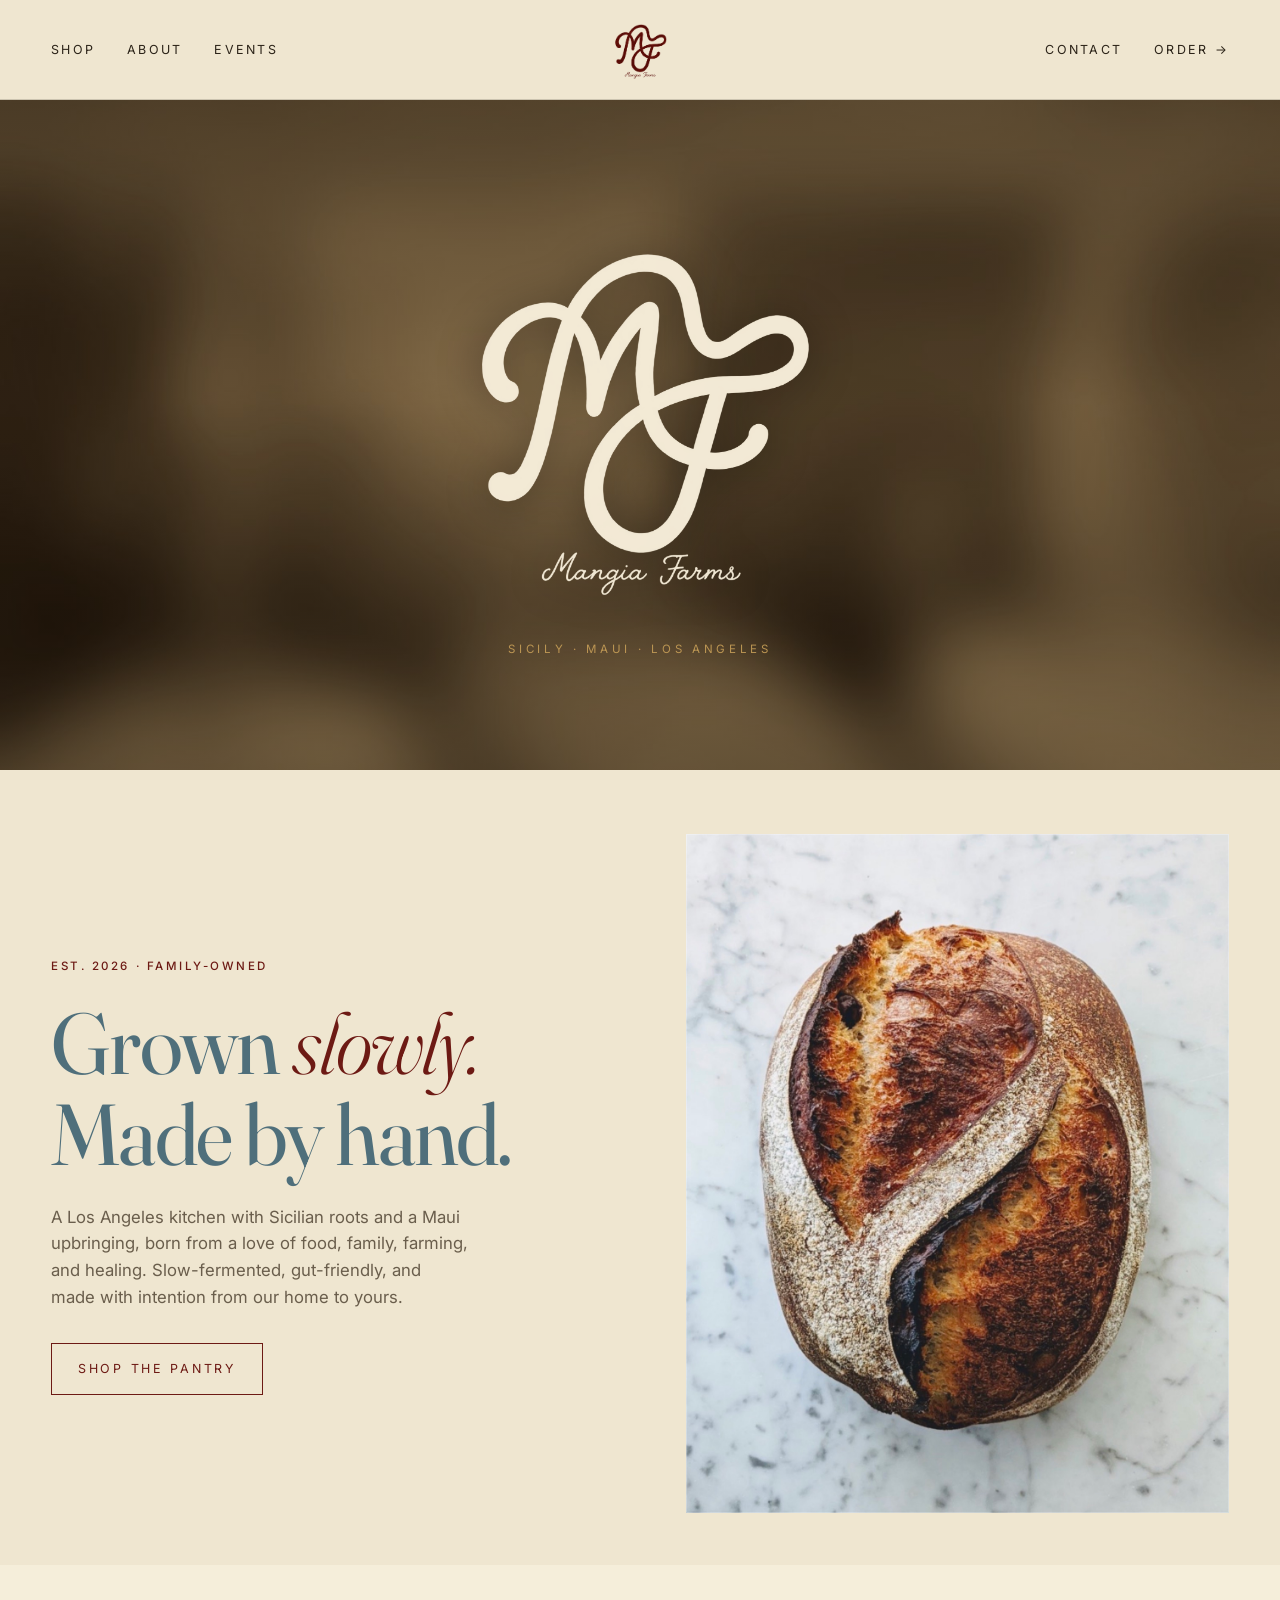
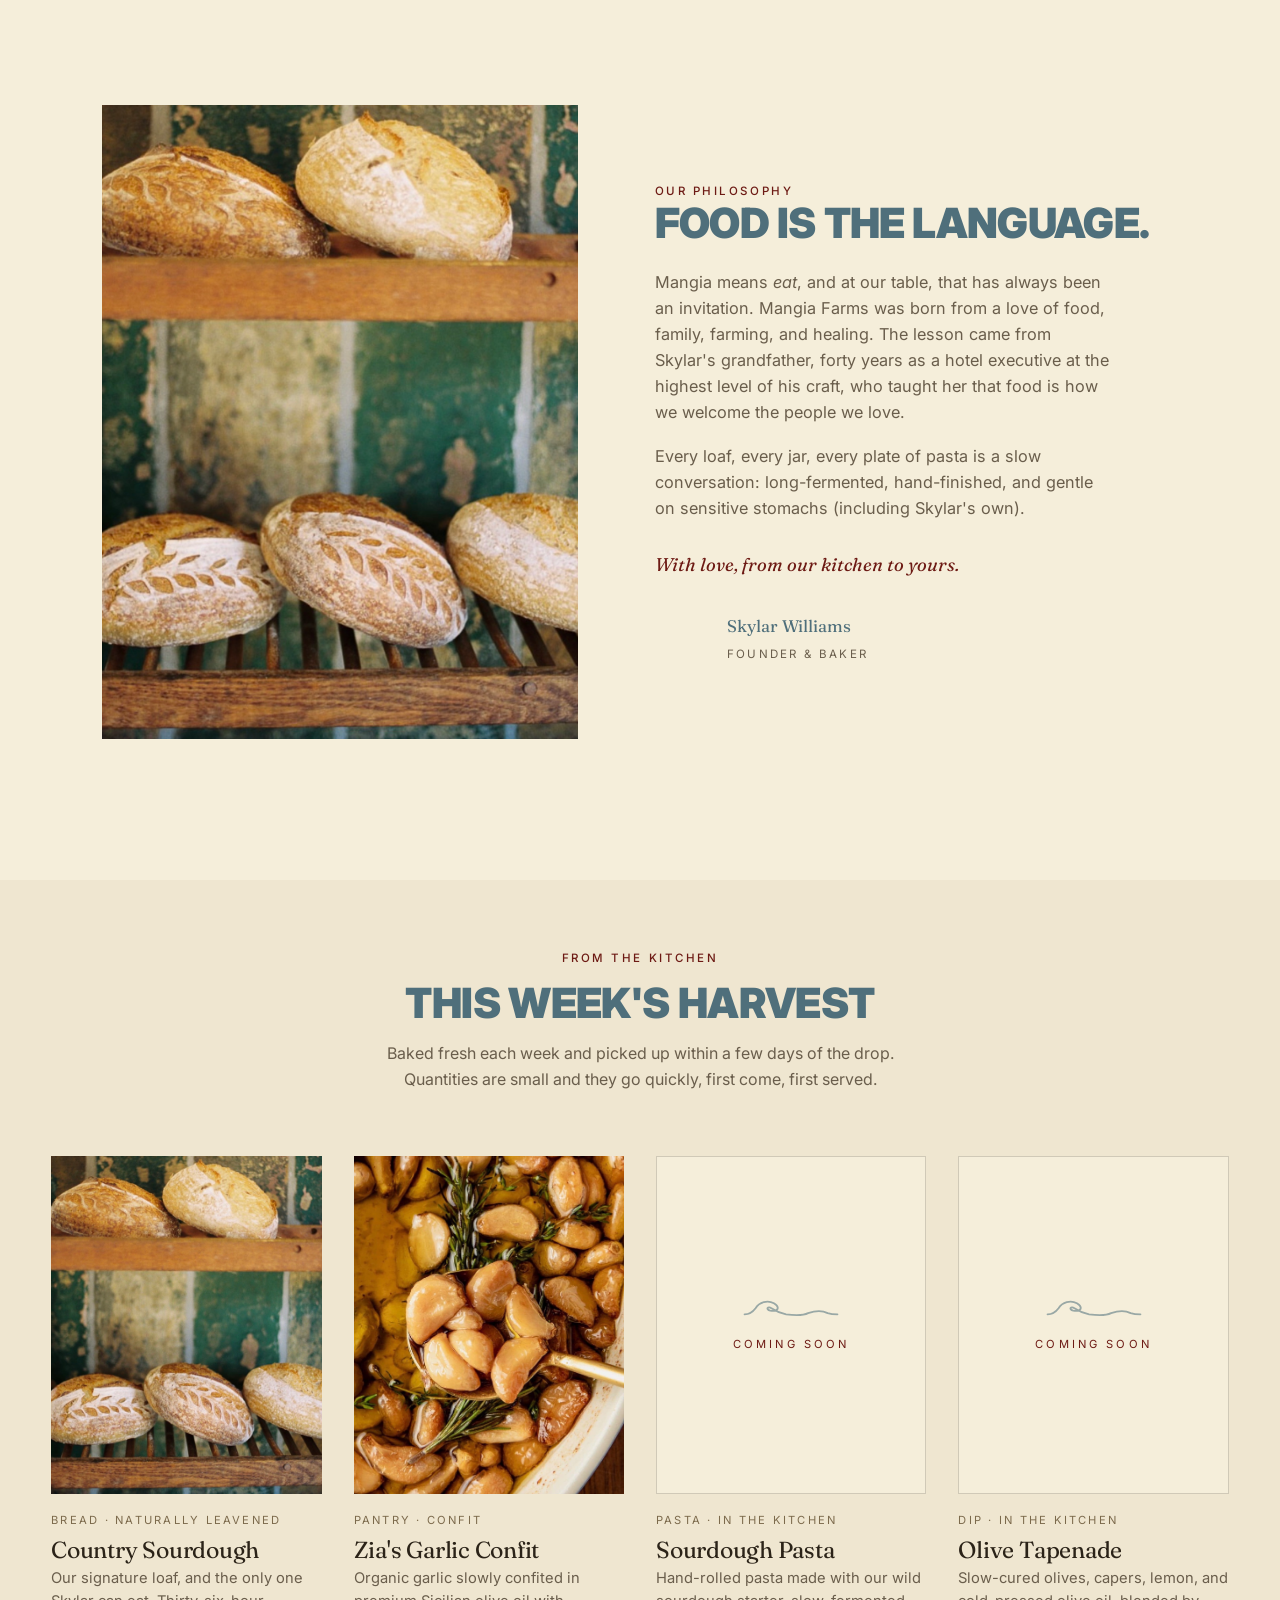
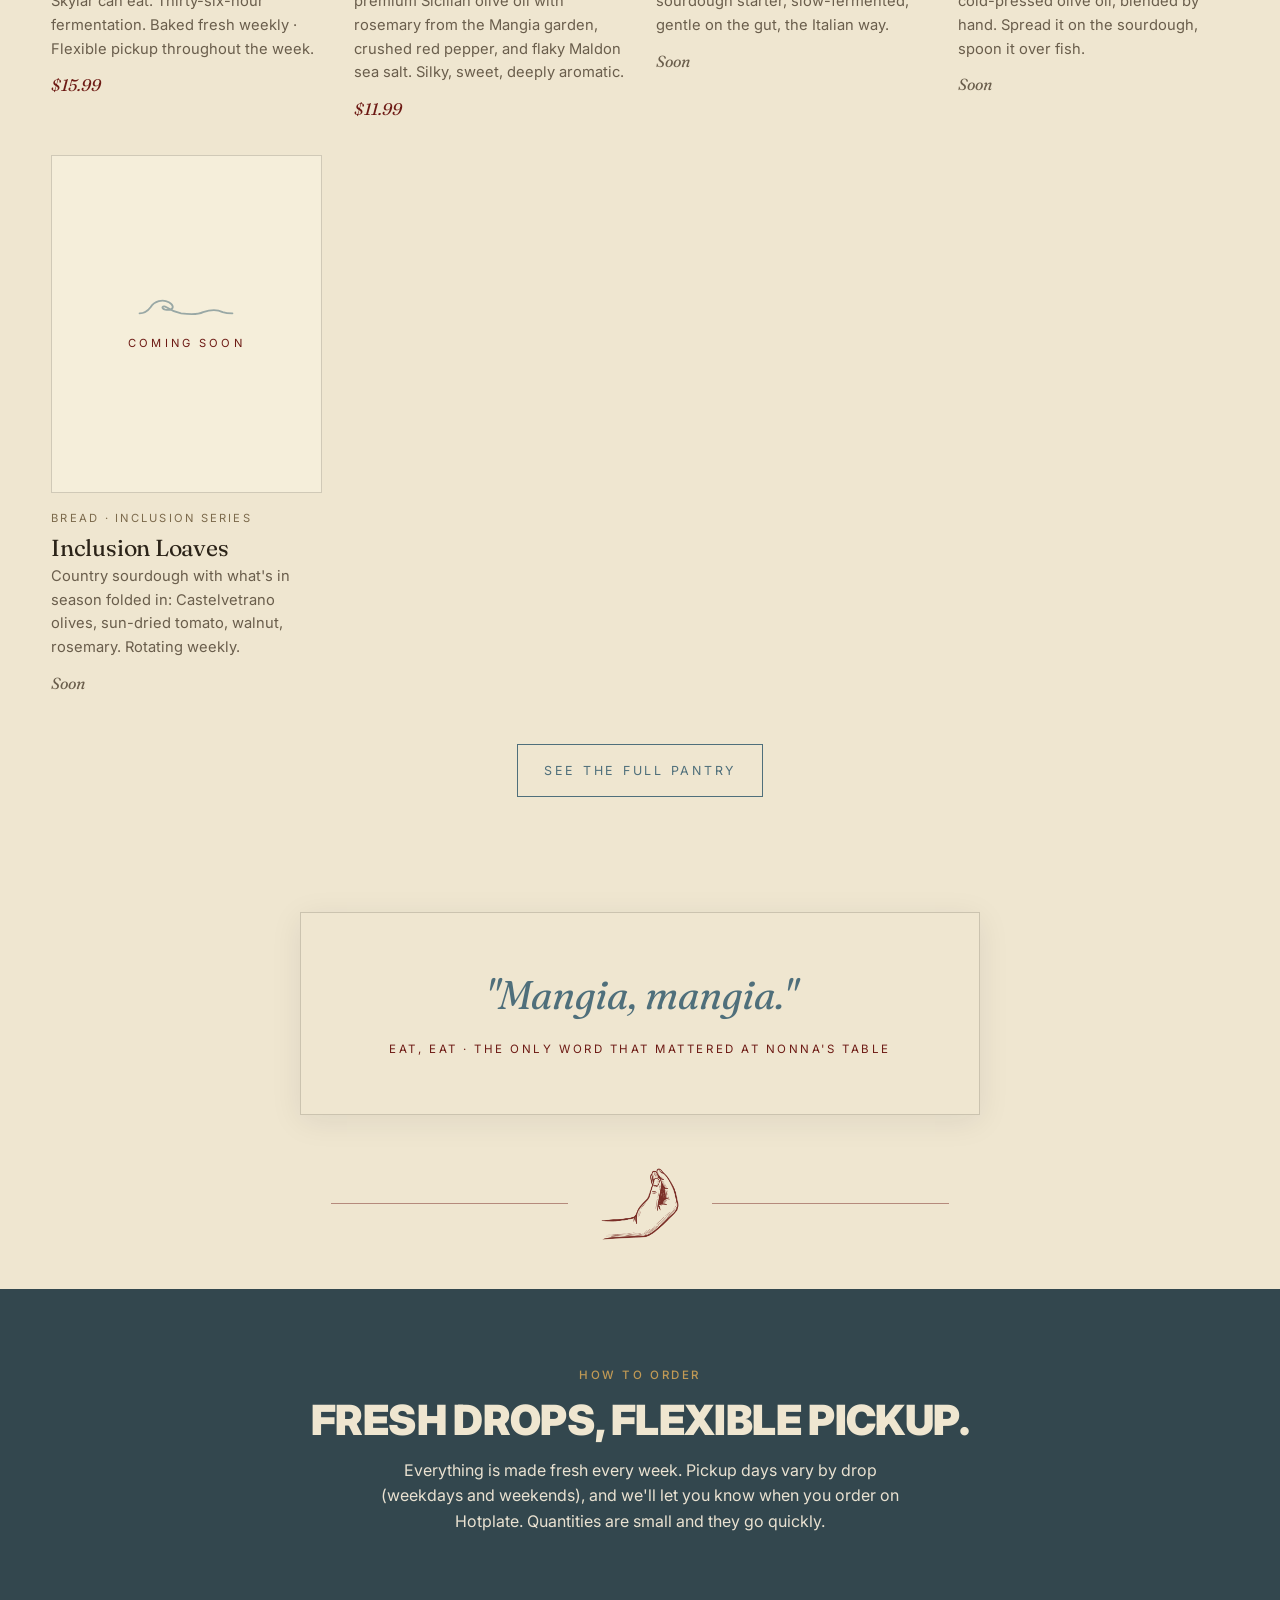
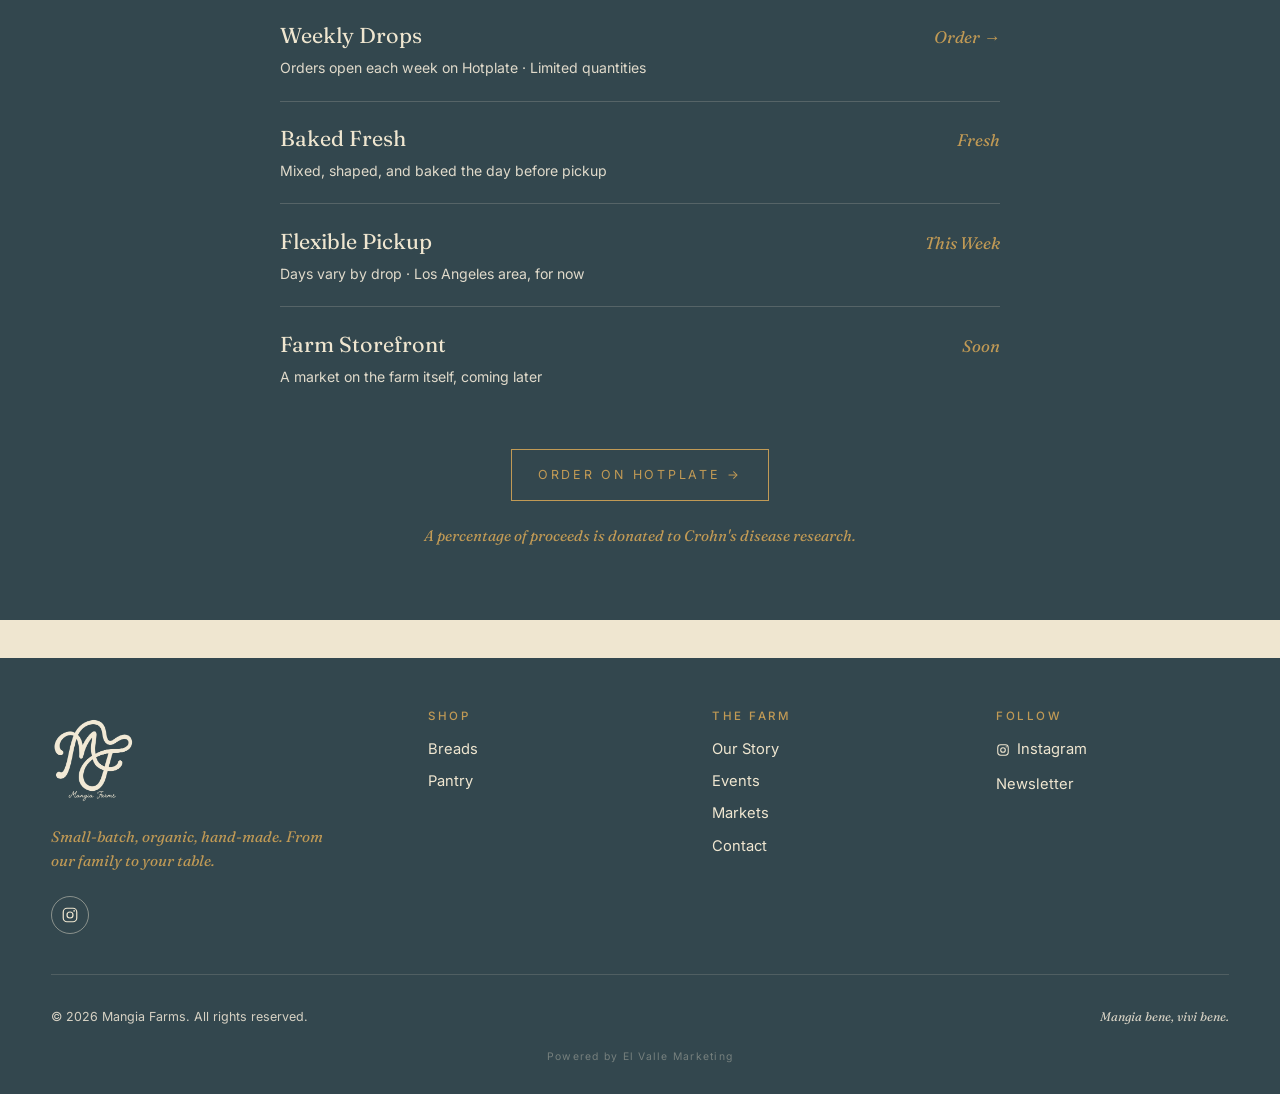
==== commit 33606116: "Vintage direction: toned-down muted blue, warm sepia palette, cream-monogram cover band - Mute the b" ====
--- a/index.html
+++ b/index.html
@@ -41,9 +41,13 @@
 
 <main>
 
+  <section class="monogram-cover" aria-label="Mangia Farms">
+    <img class="cover-mark" src="img/mangia-farms-logo-cream.png" alt="Mangia Farms" />
+    <span class="cover-eyebrow">Sicily · Maui · Los Angeles</span>
+  </section>
+
   <section class="hero">
     <div class="hero-copy">
-      <img src="img/mangia-farms-logo.png" alt="Mangia Farms" class="hero-brand" />
       <span class="eyebrow">Est. 2026 · Family-Owned</span>
       <h1 class="hero-title">Grown <em>slowly.</em><br>Made by hand.</h1>
       <p class="hero-lede">A Los Angeles kitchen with Sicilian roots and a Maui upbringing, born from a love of food, family, farming, and healing. Slow-fermented, gut-friendly, and made with intention from our home to yours.</p>
--- a/styles.css
+++ b/styles.css
@@ -5,31 +5,41 @@
 
 :root {
   /* ============================================================
-     ACTIVE SCHEME: BLUE + BURGUNDY
-     Sky-blue structure (headings, brand, dark footer/markets bands),
-     deep-burgundy accent (eyebrows, italic emphasis, prices, buttons,
-     the hand divider) and the burgundy MF monogram logo. Cream ground,
-     honey-gold on the deep-blue footer. No green.
-     Variable NAMES are legacy: --moss/--navy hold the blues, --wine
-     holds the burgundy accent. To switch schemes, comment this block
-     and uncomment one below. Nothing else changes.
+     ACTIVE SCHEME: VINTAGE (toned-down blue)
+     Old-world Tuscan mood: warm sepia-ivory paper, MUTED dusty
+     slate-blue structure (headings, brand, dark footer/markets bands,
+     way down from the old vivid sky blue), deep-burgundy accent and the
+     burgundy MF monogram logo, antique gold on the dark footer, warm
+     brown ink. Pairs with the cream-monogram vintage cover band.
+     Variable NAMES are legacy: --moss/--navy hold the muted blues,
+     --wine holds the burgundy accent. To switch schemes, comment this
+     block and uncomment one below.
      ============================================================ */
-  --cream:        #f7eecf;  /* warm cream - page background */
-  --cream-deep:   #eee2b5;
-  --bone:         #fbf6e2;
-  --wheat:        #d4aa63;  /* honey gold - accents on the deep-blue footer */
-  --sage:         #b5675f;  /* dusty burgundy - light supporting */
-  --sage-deep:    #a34a42;  /* dusty burgundy - card tags */
-  --moss:         #1b95e0;  /* SKY BLUE - headings + brand structure */
-  --navy:         #105f99;  /* DEEP BLUE - markets band + footer surface */
+  --cream:        #efe6d0;  /* warm aged ivory - page background */
+  --cream-deep:   #e5d9bd;
+  --bone:         #f5eeda;
+  --wheat:        #c19a55;  /* antique gold - accents on the dark footer */
+  --sage:         #a08a66;  /* warm sepia-taupe - light supporting */
+  --sage-deep:    #7c6a4c;  /* deep sepia-taupe - card tags */
+  --moss:         #4f6f7b;  /* MUTED SLATE-BLUE - headings + brand (toned down) */
+  --navy:         #33474e;  /* DEEP MUTED SLATE - markets band + footer surface */
   --wine:         #6d1a14;  /* BURGUNDY - accent: eyebrows, italics, prices, buttons, divider */
   --wine-deep:    #4a0f0b;  /* deep burgundy - button/hover */
-  --ink:          #1a1f2e;  /* cool dark ink - body text */
-  --ink-soft:     #4b5260;
-  --rule:         rgba(26, 31, 46, 0.18);
+  --ink:          #2b2318;  /* warm dark sepia-brown - body text */
+  --ink-soft:     #6a5e4c;
+  --rule:         rgba(43, 35, 24, 0.18);
 
   /* ------------------------------------------------------------
-     BURGUNDY SCHEME (all-oxblood, heritage tablecloth). To restore:
+     BLUE + BURGUNDY SCHEME (vivid sky blue + burgundy accent). Restore:
+     comment the block above and uncomment these.
+     --cream:#f7eecf; --cream-deep:#eee2b5; --bone:#fbf6e2;
+     --wheat:#d4aa63; --sage:#b5675f; --sage-deep:#a34a42;
+     --moss:#1b95e0; --navy:#105f99; --wine:#6d1a14; --wine-deep:#4a0f0b;
+     --ink:#1a1f2e; --ink-soft:#4b5260; --rule:rgba(26,31,46,0.18);
+     ------------------------------------------------------------ */
+
+  /* ------------------------------------------------------------
+     BURGUNDY SCHEME (all-oxblood, heritage tablecloth). Restore:
      comment the block above and uncomment these.
      --cream:#f4ebd7; --cream-deep:#ebe0c5; --bone:#faf4e6;
      --wheat:#c99a52; --sage:#8f9a6a; --sage-deep:#6f7a4e;
@@ -289,6 +299,43 @@
   margin-bottom: 1.6rem;
 }
 
+/* ---------- Vintage monogram cover band ----------
+   Cream monogram over a warm, aged sepia photograph. The backdrop is
+   img/hero-vintage.jpg (a soft, sepia-toned placeholder); drop a real
+   Tuscan-countryside JPG at that path to swap it in, no other change. */
+.monogram-cover {
+  position: relative;
+  width: 100%;
+  min-height: clamp(440px, 72vh, 700px);
+  display: flex;
+  flex-direction: column;
+  align-items: center;
+  justify-content: center;
+  text-align: center;
+  padding: clamp(3.5rem, 9vw, 7rem) var(--gutter);
+  background-color: var(--navy);
+  background-image:
+    linear-gradient(180deg, rgba(28,22,14,0.52) 0%, rgba(28,22,14,0.34) 45%, rgba(28,22,14,0.58) 100%),
+    url('img/hero-vintage.jpg');
+  background-size: cover, cover;
+  background-position: center, center;
+  background-repeat: no-repeat, no-repeat;
+}
+.monogram-cover .cover-mark {
+  width: clamp(190px, 27vw, 350px);
+  height: auto;
+  filter: drop-shadow(0 3px 22px rgba(0,0,0,0.4));
+}
+.monogram-cover .cover-eyebrow {
+  margin-top: 1.5rem;
+  font-family: var(--sans);
+  font-size: 0.72rem;
+  letter-spacing: 0.32em;
+  text-transform: uppercase;
+  color: var(--wheat);
+  opacity: 0.95;
+}
+
 .hero-title {
   font-size: clamp(2.8rem, 7vw, 5.4rem);
   letter-spacing: -0.02em;
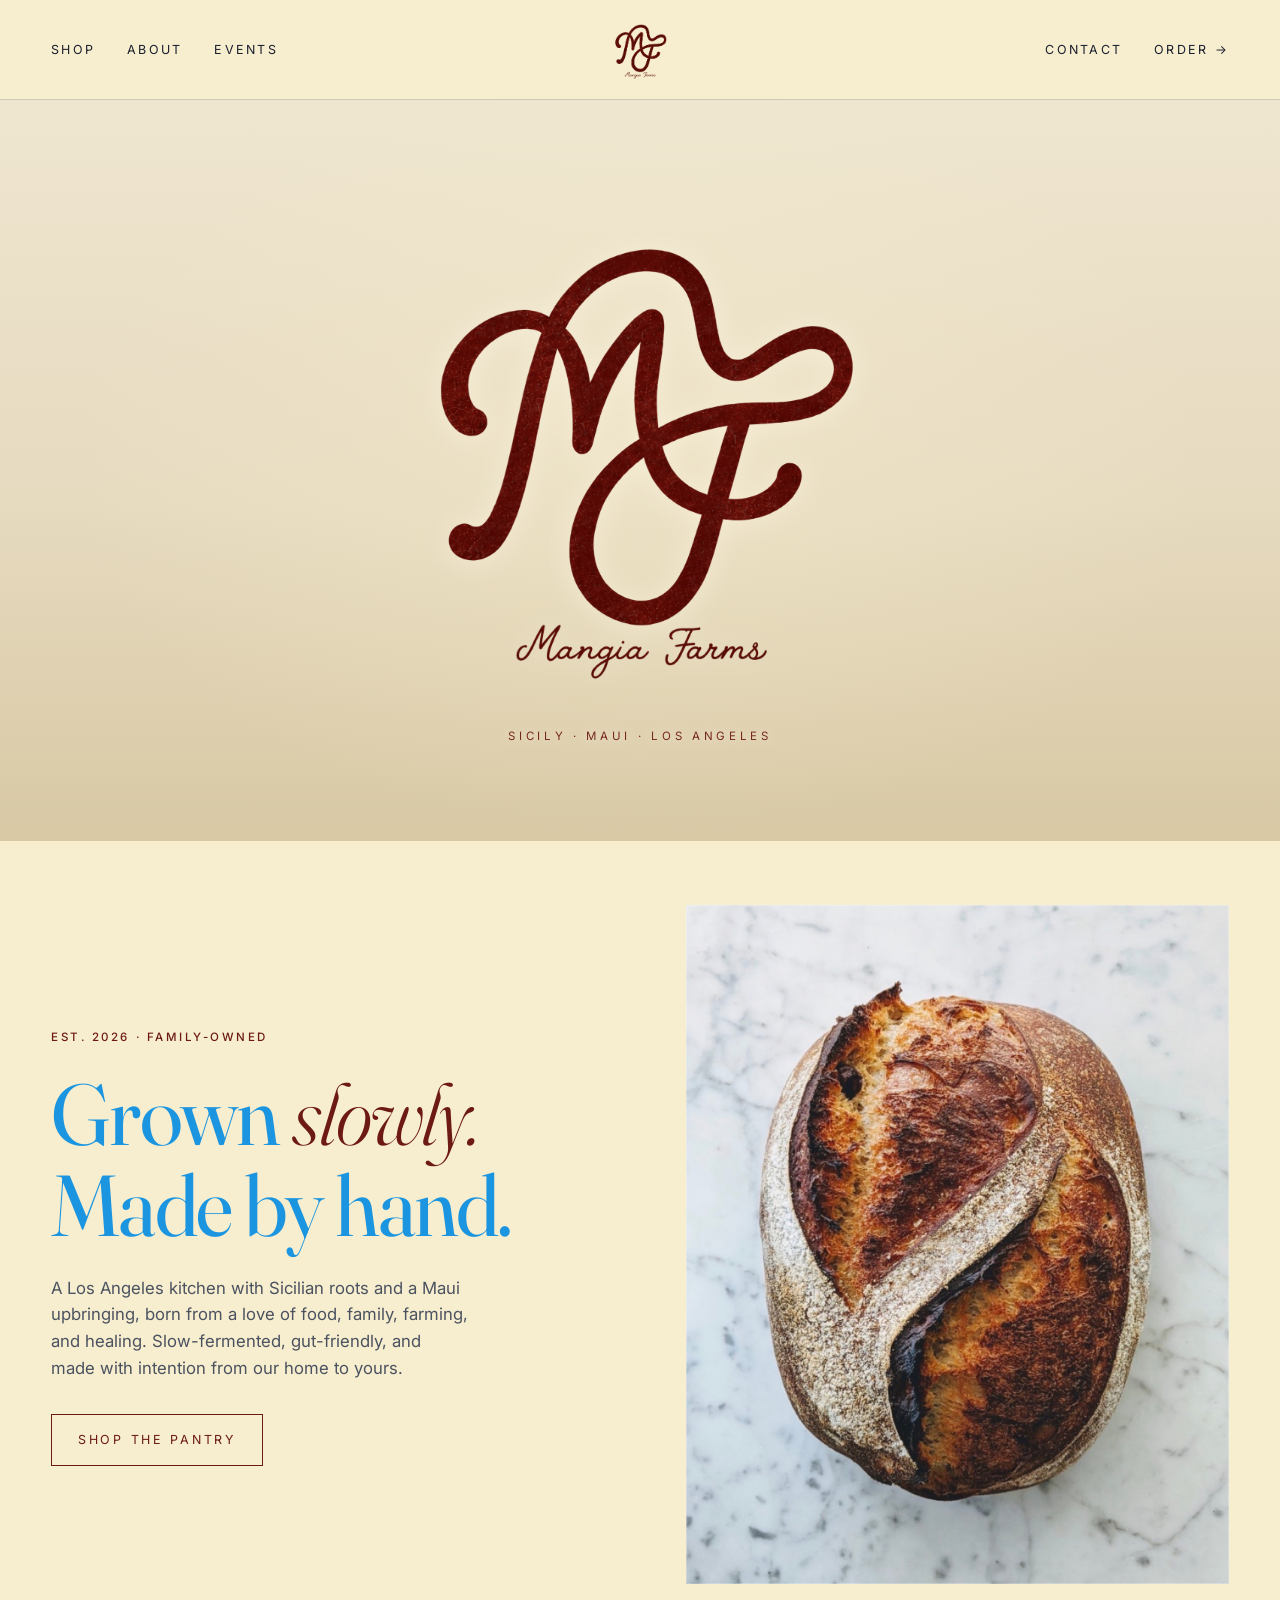
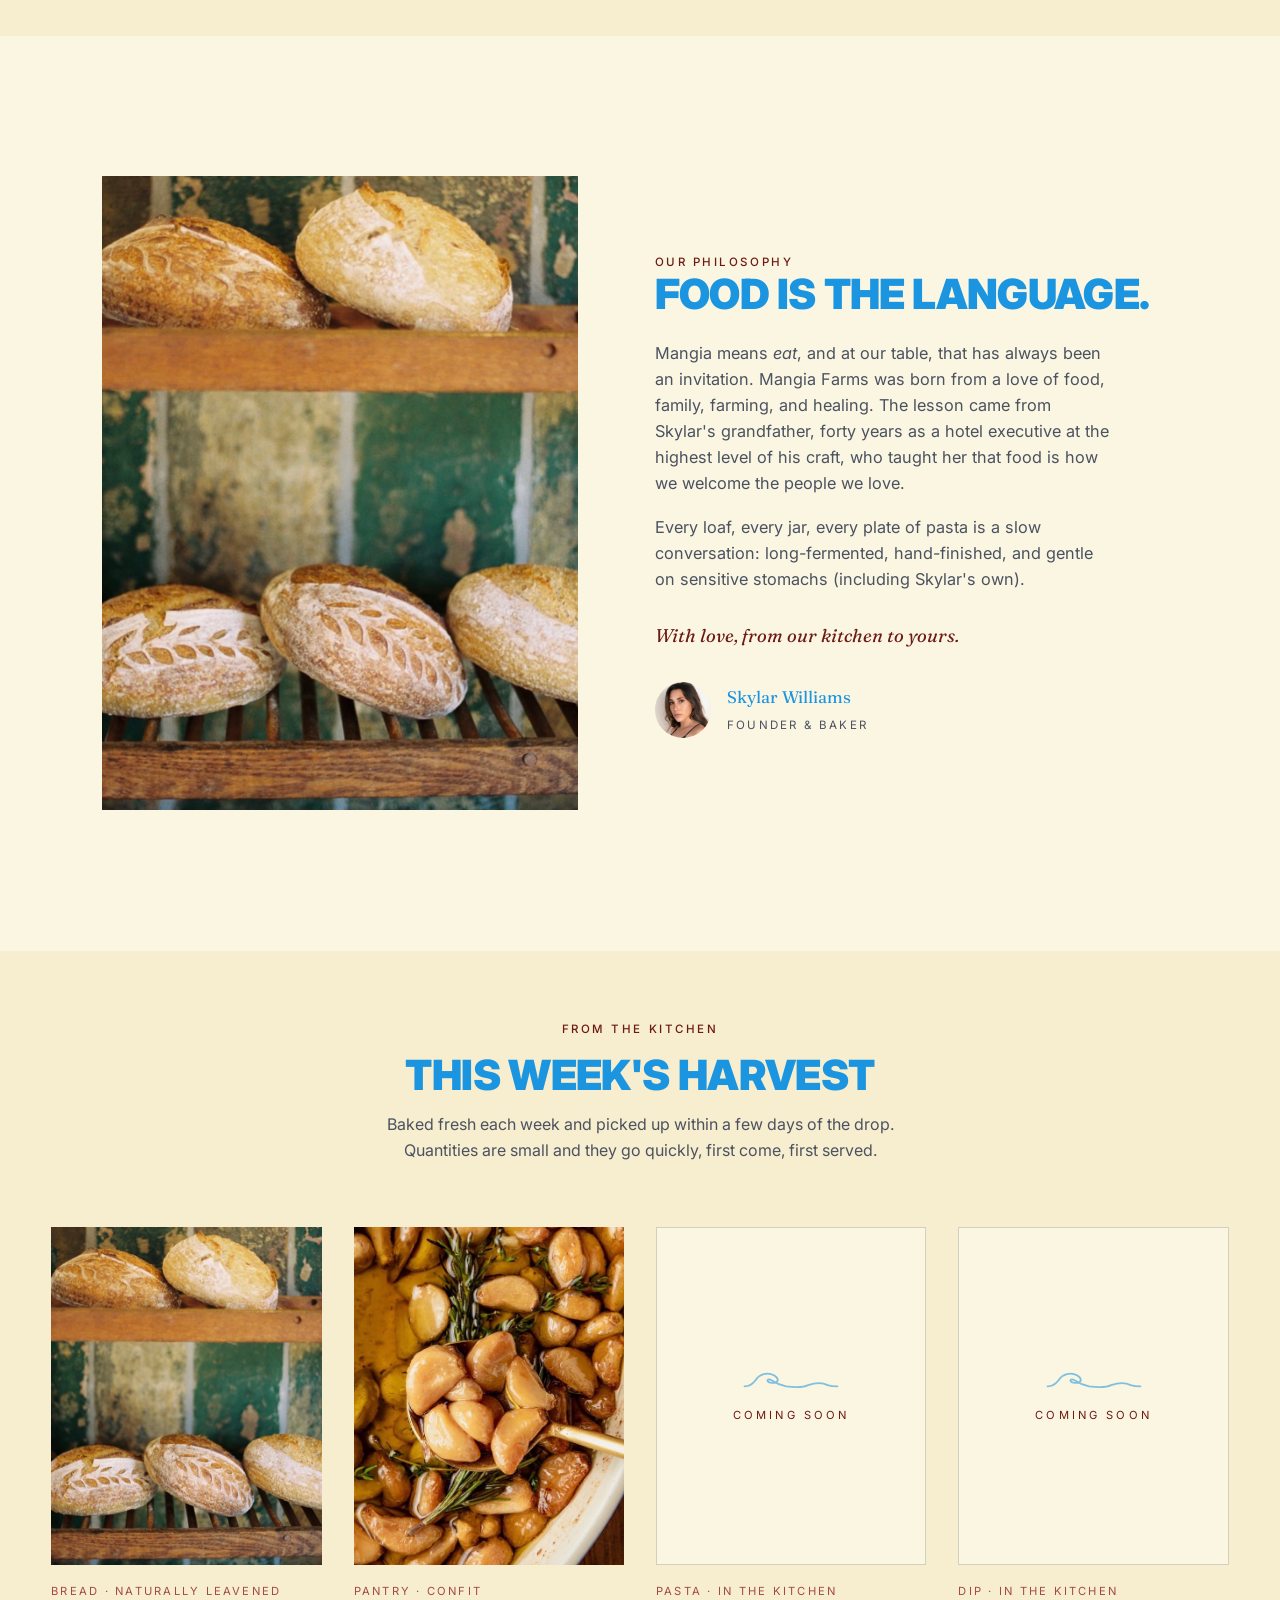
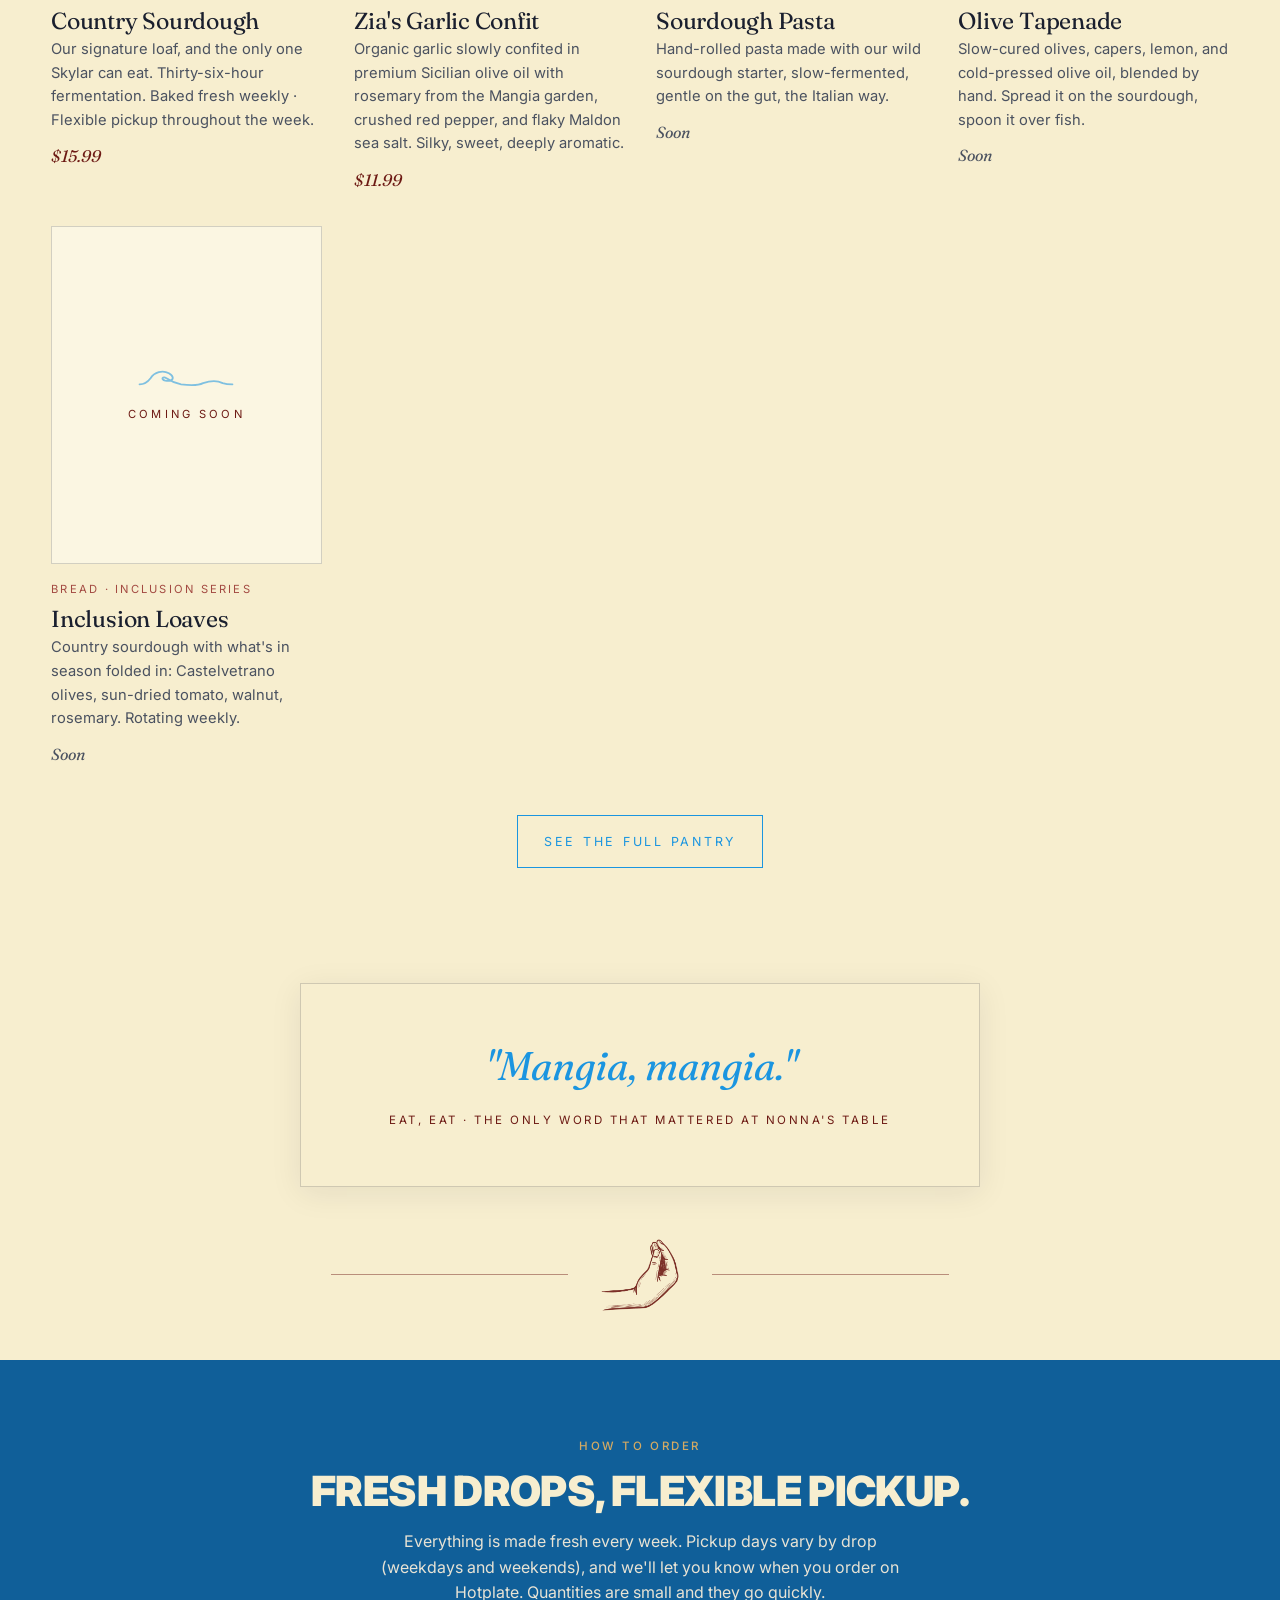
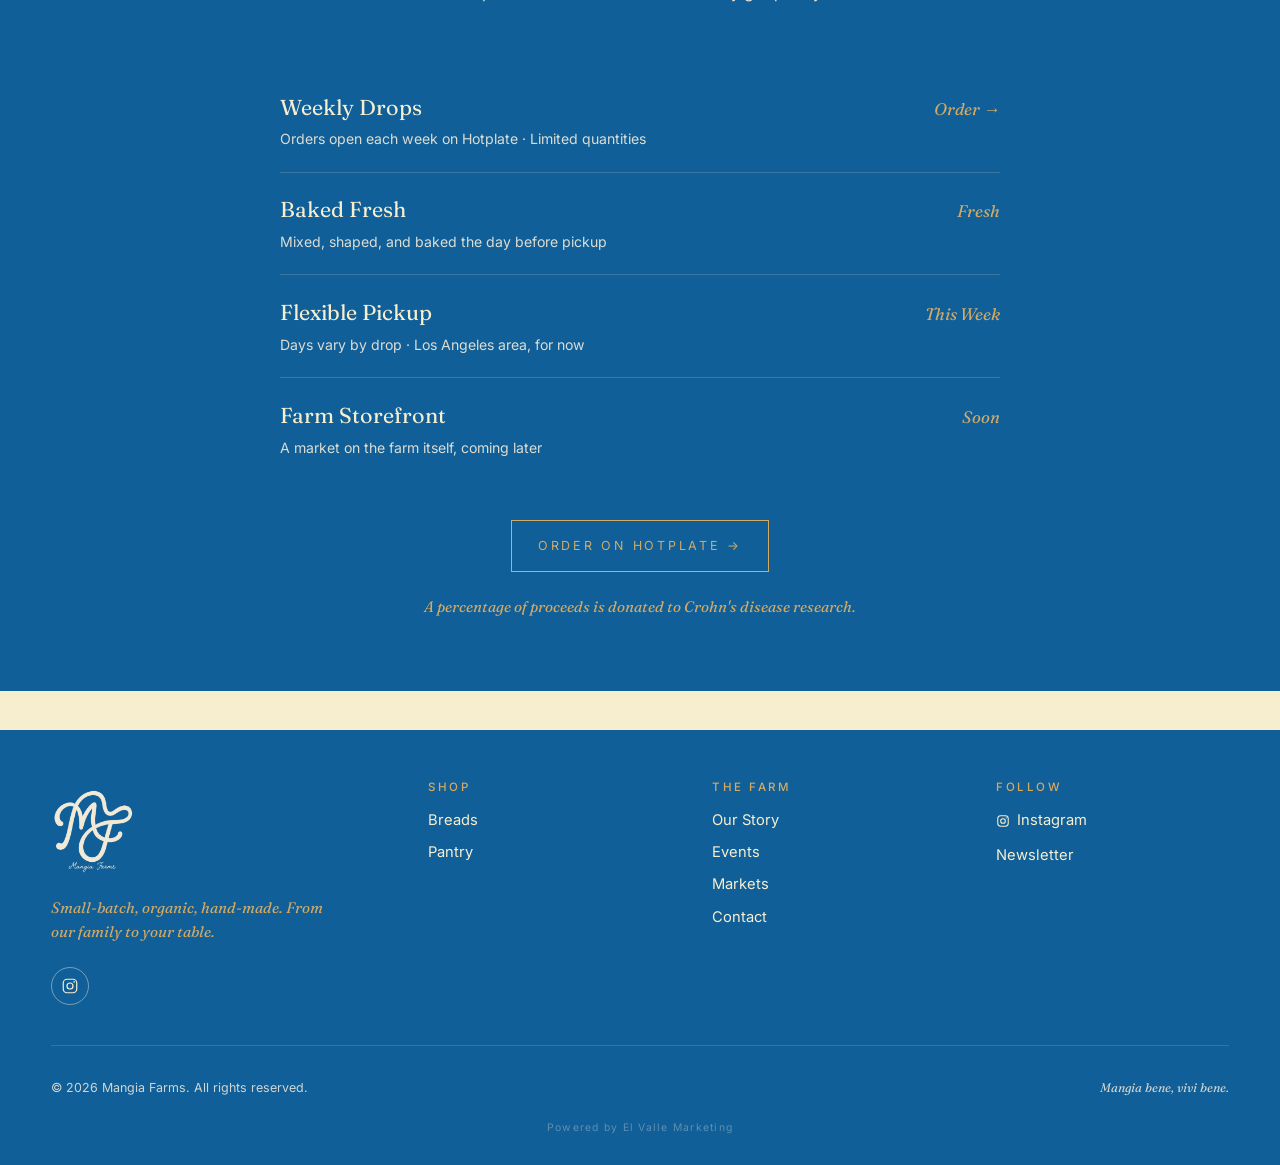
==== commit fec5c353: "Back to sky blue (blue + burgundy); burgundy monogram header wired for Tuscan photo - Revert active " ====
--- a/index.html
+++ b/index.html
@@ -42,7 +42,7 @@
 <main>
 
   <section class="monogram-cover" aria-label="Mangia Farms">
-    <img class="cover-mark" src="img/mangia-farms-logo-cream.png" alt="Mangia Farms" />
+    <img class="cover-mark" src="img/mangia-farms-logo.png" alt="Mangia Farms" />
     <span class="cover-eyebrow">Sicily · Maui · Los Angeles</span>
   </section>
 
--- a/styles.css
+++ b/styles.css
@@ -5,37 +5,36 @@
 
 :root {
   /* ============================================================
-     ACTIVE SCHEME: VINTAGE (toned-down blue)
-     Old-world Tuscan mood: warm sepia-ivory paper, MUTED dusty
-     slate-blue structure (headings, brand, dark footer/markets bands,
-     way down from the old vivid sky blue), deep-burgundy accent and the
-     burgundy MF monogram logo, antique gold on the dark footer, warm
-     brown ink. Pairs with the cream-monogram vintage cover band.
-     Variable NAMES are legacy: --moss/--navy hold the muted blues,
-     --wine holds the burgundy accent. To switch schemes, comment this
-     block and uncomment one below.
+     ACTIVE SCHEME: BLUE + BURGUNDY (vivid sky blue)
+     Sky-blue structure (headings, brand, dark footer/markets bands),
+     deep-burgundy accent (eyebrows, italic emphasis, prices, buttons,
+     the hand divider) and the burgundy MF monogram logo. Cream ground,
+     honey-gold on the deep-blue footer.
+     Variable NAMES are legacy: --moss/--navy hold the blues, --wine
+     holds the burgundy accent. To switch schemes, comment this block
+     and uncomment one below.
      ============================================================ */
-  --cream:        #efe6d0;  /* warm aged ivory - page background */
-  --cream-deep:   #e5d9bd;
-  --bone:         #f5eeda;
-  --wheat:        #c19a55;  /* antique gold - accents on the dark footer */
-  --sage:         #a08a66;  /* warm sepia-taupe - light supporting */
-  --sage-deep:    #7c6a4c;  /* deep sepia-taupe - card tags */
-  --moss:         #4f6f7b;  /* MUTED SLATE-BLUE - headings + brand (toned down) */
-  --navy:         #33474e;  /* DEEP MUTED SLATE - markets band + footer surface */
+  --cream:        #f7eecf;  /* warm cream - page background */
+  --cream-deep:   #eee2b5;
+  --bone:         #fbf6e2;
+  --wheat:        #d4aa63;  /* honey gold - accents on the deep-blue footer */
+  --sage:         #b5675f;  /* dusty burgundy - light supporting */
+  --sage-deep:    #a34a42;  /* dusty burgundy - card tags */
+  --moss:         #1b95e0;  /* SKY BLUE - headings + brand structure */
+  --navy:         #105f99;  /* DEEP BLUE - markets band + footer surface */
   --wine:         #6d1a14;  /* BURGUNDY - accent: eyebrows, italics, prices, buttons, divider */
   --wine-deep:    #4a0f0b;  /* deep burgundy - button/hover */
-  --ink:          #2b2318;  /* warm dark sepia-brown - body text */
-  --ink-soft:     #6a5e4c;
-  --rule:         rgba(43, 35, 24, 0.18);
+  --ink:          #1a1f2e;  /* cool dark ink - body text */
+  --ink-soft:     #4b5260;
+  --rule:         rgba(26, 31, 46, 0.18);
 
   /* ------------------------------------------------------------
-     BLUE + BURGUNDY SCHEME (vivid sky blue + burgundy accent). Restore:
+     VINTAGE SCHEME (toned-down muted slate-blue + warm sepia). Restore:
      comment the block above and uncomment these.
-     --cream:#f7eecf; --cream-deep:#eee2b5; --bone:#fbf6e2;
-     --wheat:#d4aa63; --sage:#b5675f; --sage-deep:#a34a42;
-     --moss:#1b95e0; --navy:#105f99; --wine:#6d1a14; --wine-deep:#4a0f0b;
-     --ink:#1a1f2e; --ink-soft:#4b5260; --rule:rgba(26,31,46,0.18);
+     --cream:#efe6d0; --cream-deep:#e5d9bd; --bone:#f5eeda;
+     --wheat:#c19a55; --sage:#a08a66; --sage-deep:#7c6a4c;
+     --moss:#4f6f7b; --navy:#33474e; --wine:#6d1a14; --wine-deep:#4a0f0b;
+     --ink:#2b2318; --ink-soft:#6a5e4c; --rule:rgba(43,35,24,0.18);
      ------------------------------------------------------------ */
 
   /* ------------------------------------------------------------
@@ -299,41 +298,44 @@
   margin-bottom: 1.6rem;
 }
 
-/* ---------- Vintage monogram cover band ----------
-   Cream monogram over a warm, aged sepia photograph. The backdrop is
-   img/hero-vintage.jpg (a soft, sepia-toned placeholder); drop a real
-   Tuscan-countryside JPG at that path to swap it in, no other change. */
+/* ---------- Vintage monogram header band ----------
+   BURGUNDY monogram over a sharp, warm Tuscan-countryside photograph.
+   The backdrop is img/hero-italian.jpg; until that real photo is dropped
+   in, a warm sepia gradient stands in (looks intentional). A soft light
+   center scrim keeps the dark burgundy monogram legible over the photo. */
 .monogram-cover {
   position: relative;
   width: 100%;
-  min-height: clamp(440px, 72vh, 700px);
+  min-height: clamp(420px, 66vh, 640px);
   display: flex;
   flex-direction: column;
   align-items: center;
   justify-content: center;
   text-align: center;
-  padding: clamp(3.5rem, 9vw, 7rem) var(--gutter);
-  background-color: var(--navy);
+  padding: clamp(3rem, 8vw, 6rem) var(--gutter);
+  background-color: var(--cream-deep);
   background-image:
-    linear-gradient(180deg, rgba(28,22,14,0.52) 0%, rgba(28,22,14,0.34) 45%, rgba(28,22,14,0.58) 100%),
-    url('img/hero-vintage.jpg');
-  background-size: cover, cover;
-  background-position: center, center;
-  background-repeat: no-repeat, no-repeat;
+    radial-gradient(62% 72% at 50% 48%, rgba(247,238,207,0.42), rgba(247,238,207,0) 72%),
+    url('img/hero-italian.jpg'),
+    linear-gradient(180deg, #efe6d0 0%, #e6dabf 55%, #d8c8a4 100%);
+  background-size: auto, cover, cover;
+  background-position: center, center, center;
+  background-repeat: no-repeat, no-repeat, no-repeat;
 }
 .monogram-cover .cover-mark {
-  width: clamp(190px, 27vw, 350px);
+  width: clamp(220px, 34vw, 460px);
   height: auto;
-  filter: drop-shadow(0 3px 22px rgba(0,0,0,0.4));
+  filter: drop-shadow(0 2px 14px rgba(255, 248, 230, 0.55));
 }
 .monogram-cover .cover-eyebrow {
-  margin-top: 1.5rem;
+  margin-top: 1.4rem;
   font-family: var(--sans);
   font-size: 0.72rem;
   letter-spacing: 0.32em;
   text-transform: uppercase;
-  color: var(--wheat);
-  opacity: 0.95;
+  color: var(--wine);
+  opacity: 0.92;
+  text-shadow: 0 1px 8px rgba(255, 248, 230, 0.6);
 }
 
 .hero-title {
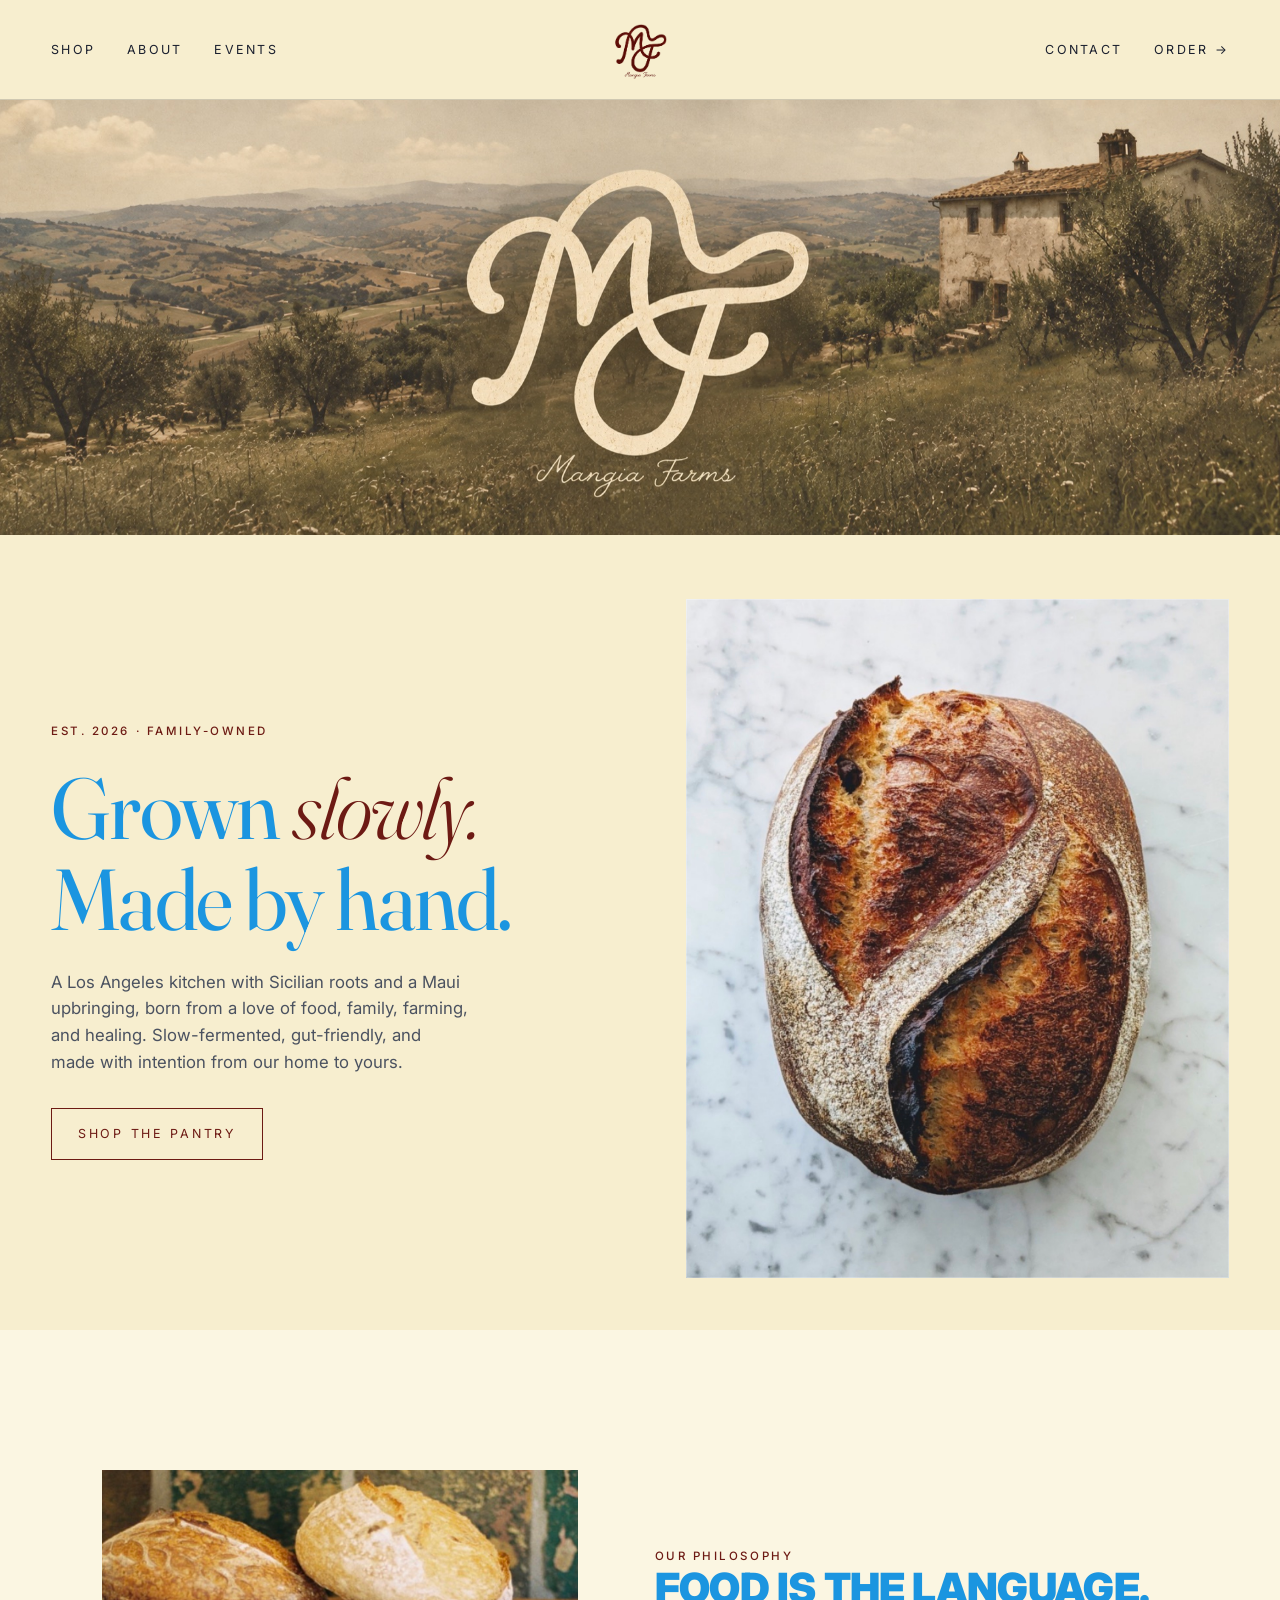
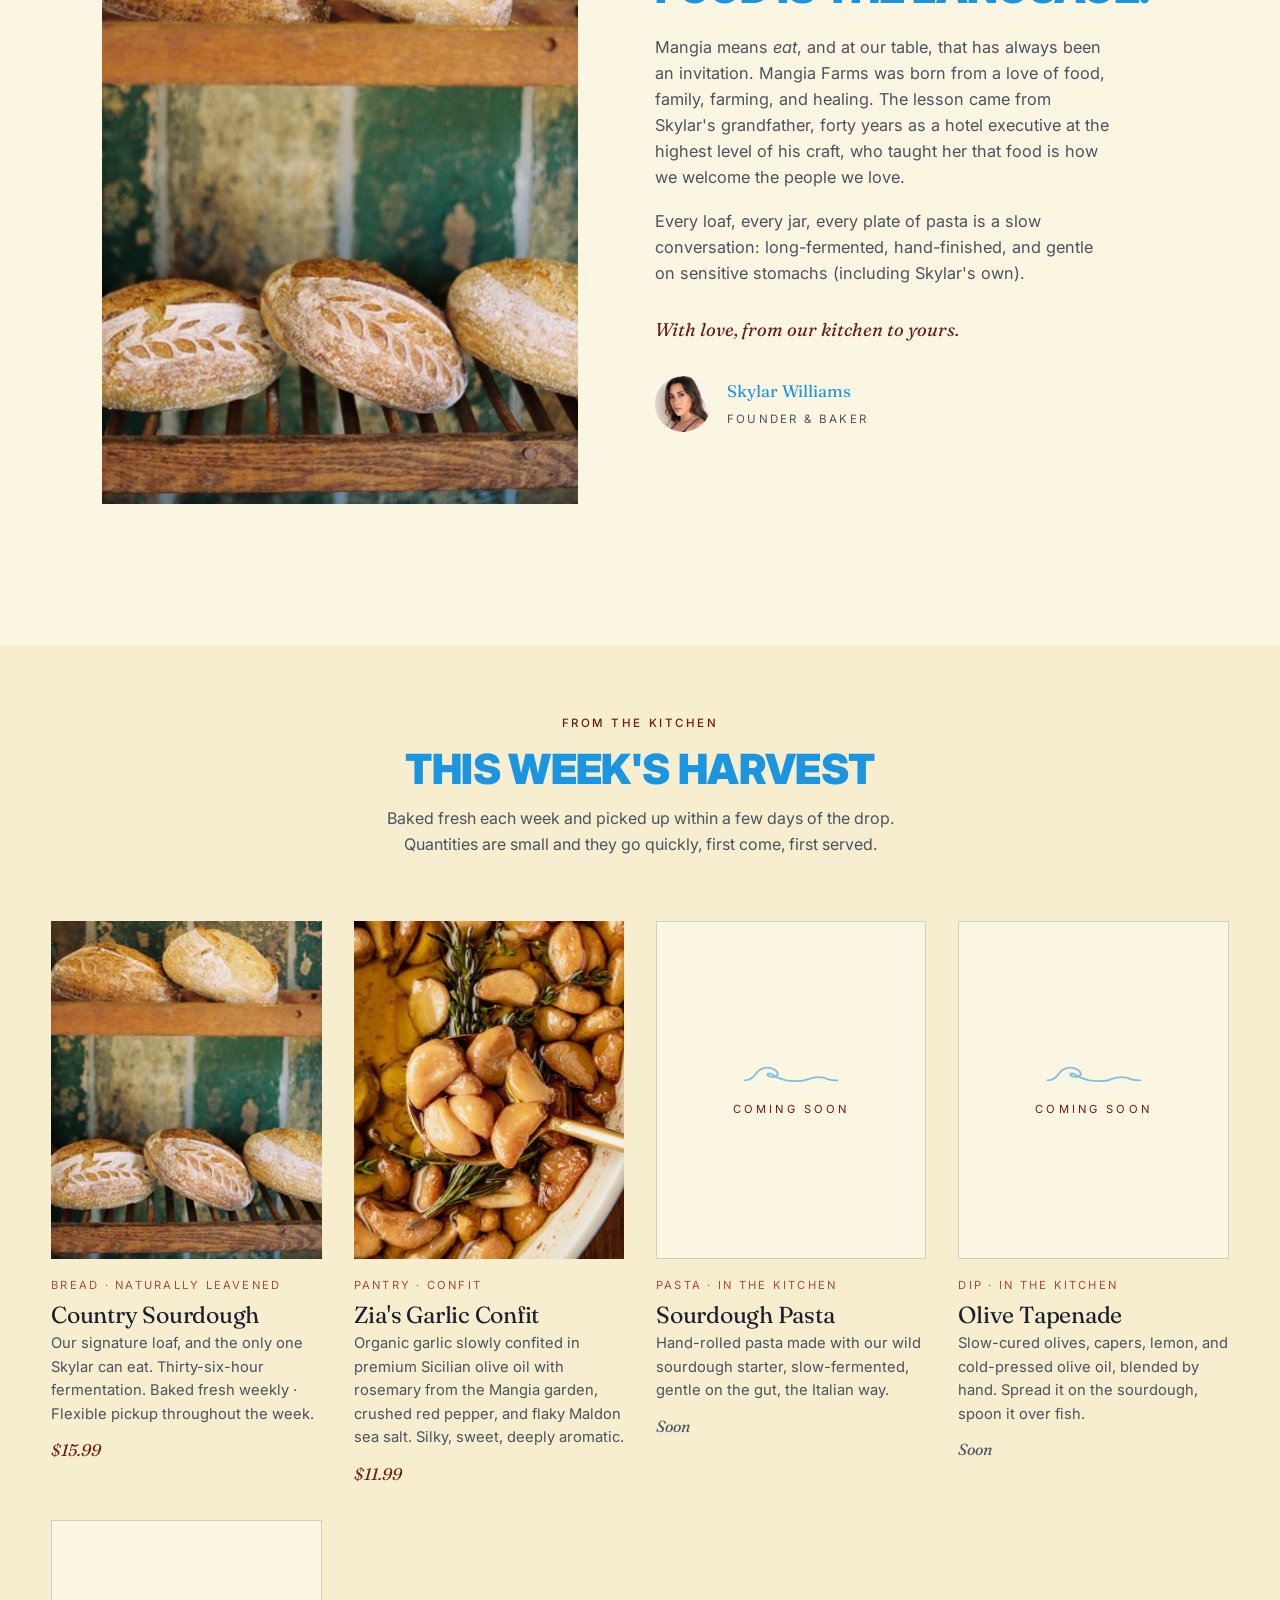
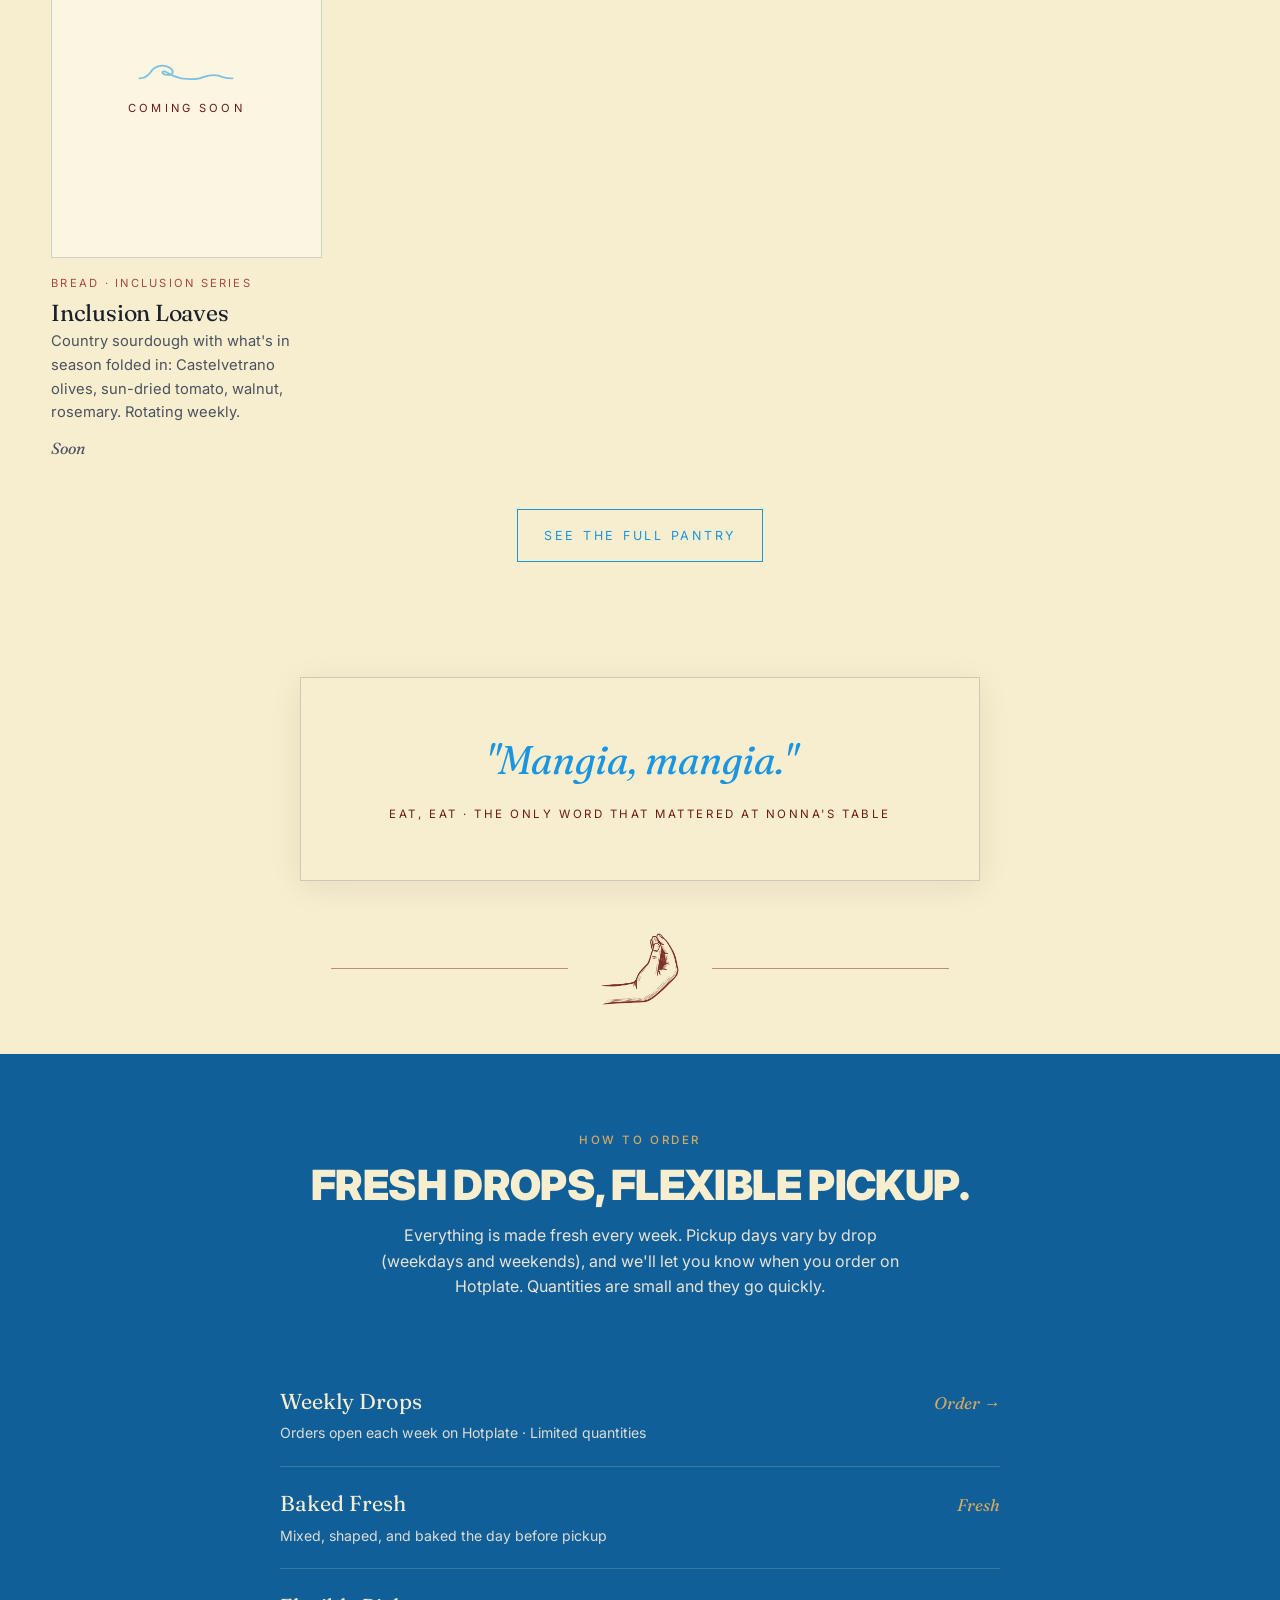
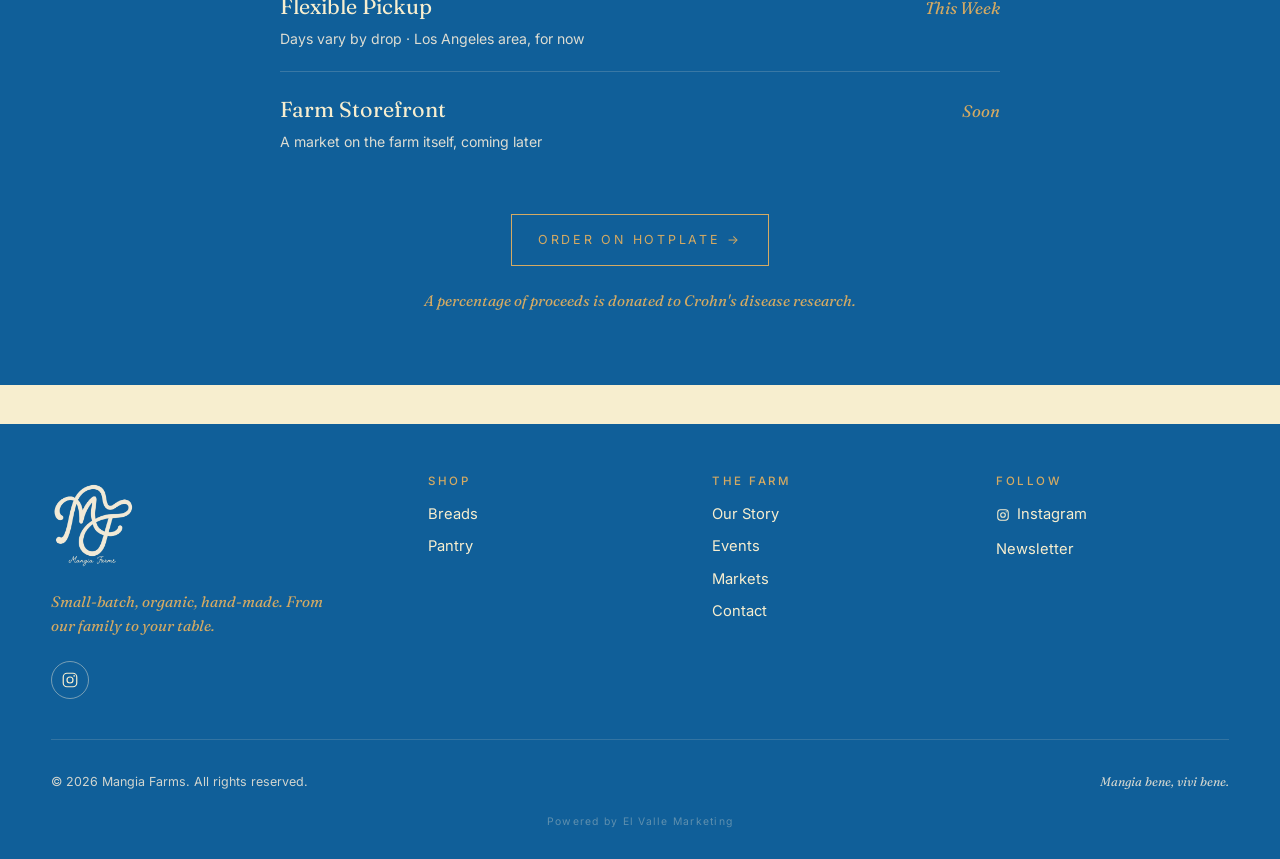
==== commit e5df02da: "Add real photos: Tuscan hero banner + Events header + tablescape - Home: full-bleed Tuscan-countrysi" ====
--- a/index.html
+++ b/index.html
@@ -41,10 +41,7 @@
 
 <main>
 
-  <section class="monogram-cover" aria-label="Mangia Farms">
-    <img class="cover-mark" src="img/mangia-farms-logo.png" alt="Mangia Farms" />
-    <span class="cover-eyebrow">Sicily · Maui · Los Angeles</span>
-  </section>
+  <section class="monogram-cover" aria-label="Mangia Farms, in the Italian countryside"></section>
 
   <section class="hero">
     <div class="hero-copy">
--- a/styles.css
+++ b/styles.css
@@ -304,24 +304,36 @@
    in, a warm sepia gradient stands in (looks intentional). A soft light
    center scrim keeps the dark burgundy monogram legible over the photo. */
 .monogram-cover {
-  position: relative;
   width: 100%;
-  min-height: clamp(420px, 66vh, 640px);
-  display: flex;
-  flex-direction: column;
-  align-items: center;
-  justify-content: center;
+  min-height: clamp(260px, 34vw, 520px);
+  background-color: var(--cream-deep);
+  background-image: url('img/hero-italian.jpg');
+  background-size: cover;
+  background-position: center;
+  background-repeat: no-repeat;
+}
+
+/* ---------- Events page header banner + centered note ---------- */
+.events-header {
+  width: 100%;
+  min-height: clamp(300px, 46vw, 600px);
+  background-color: var(--navy);
+  background-image:
+    linear-gradient(180deg, rgba(20,14,8,0.10) 0%, rgba(20,14,8,0.30) 100%),
+    url('img/events-header.jpg');
+  background-size: cover, cover;
+  background-position: center 42%, center 42%;
+  background-repeat: no-repeat, no-repeat;
+}
+.events-note {
+  max-width: 680px;
+  margin: 0 auto;
+  padding: clamp(1rem, 3vw, 2.5rem) var(--gutter);
   text-align: center;
-  padding: clamp(3rem, 8vw, 6rem) var(--gutter);
-  background-color: var(--cream-deep);
-  background-image:
-    radial-gradient(62% 72% at 50% 48%, rgba(247,238,207,0.42), rgba(247,238,207,0) 72%),
-    url('img/hero-italian.jpg'),
-    linear-gradient(180deg, #efe6d0 0%, #e6dabf 55%, #d8c8a4 100%);
-  background-size: auto, cover, cover;
-  background-position: center, center, center;
-  background-repeat: no-repeat, no-repeat, no-repeat;
-}
+}
+.events-note h2 { margin: 0.4rem 0 1.1rem; }
+.events-note p { color: var(--ink-soft); margin-bottom: 1rem; }
+.events-note .btn { margin-top: 0.8rem; }
 .monogram-cover .cover-mark {
   width: clamp(220px, 34vw, 460px);
   height: auto;
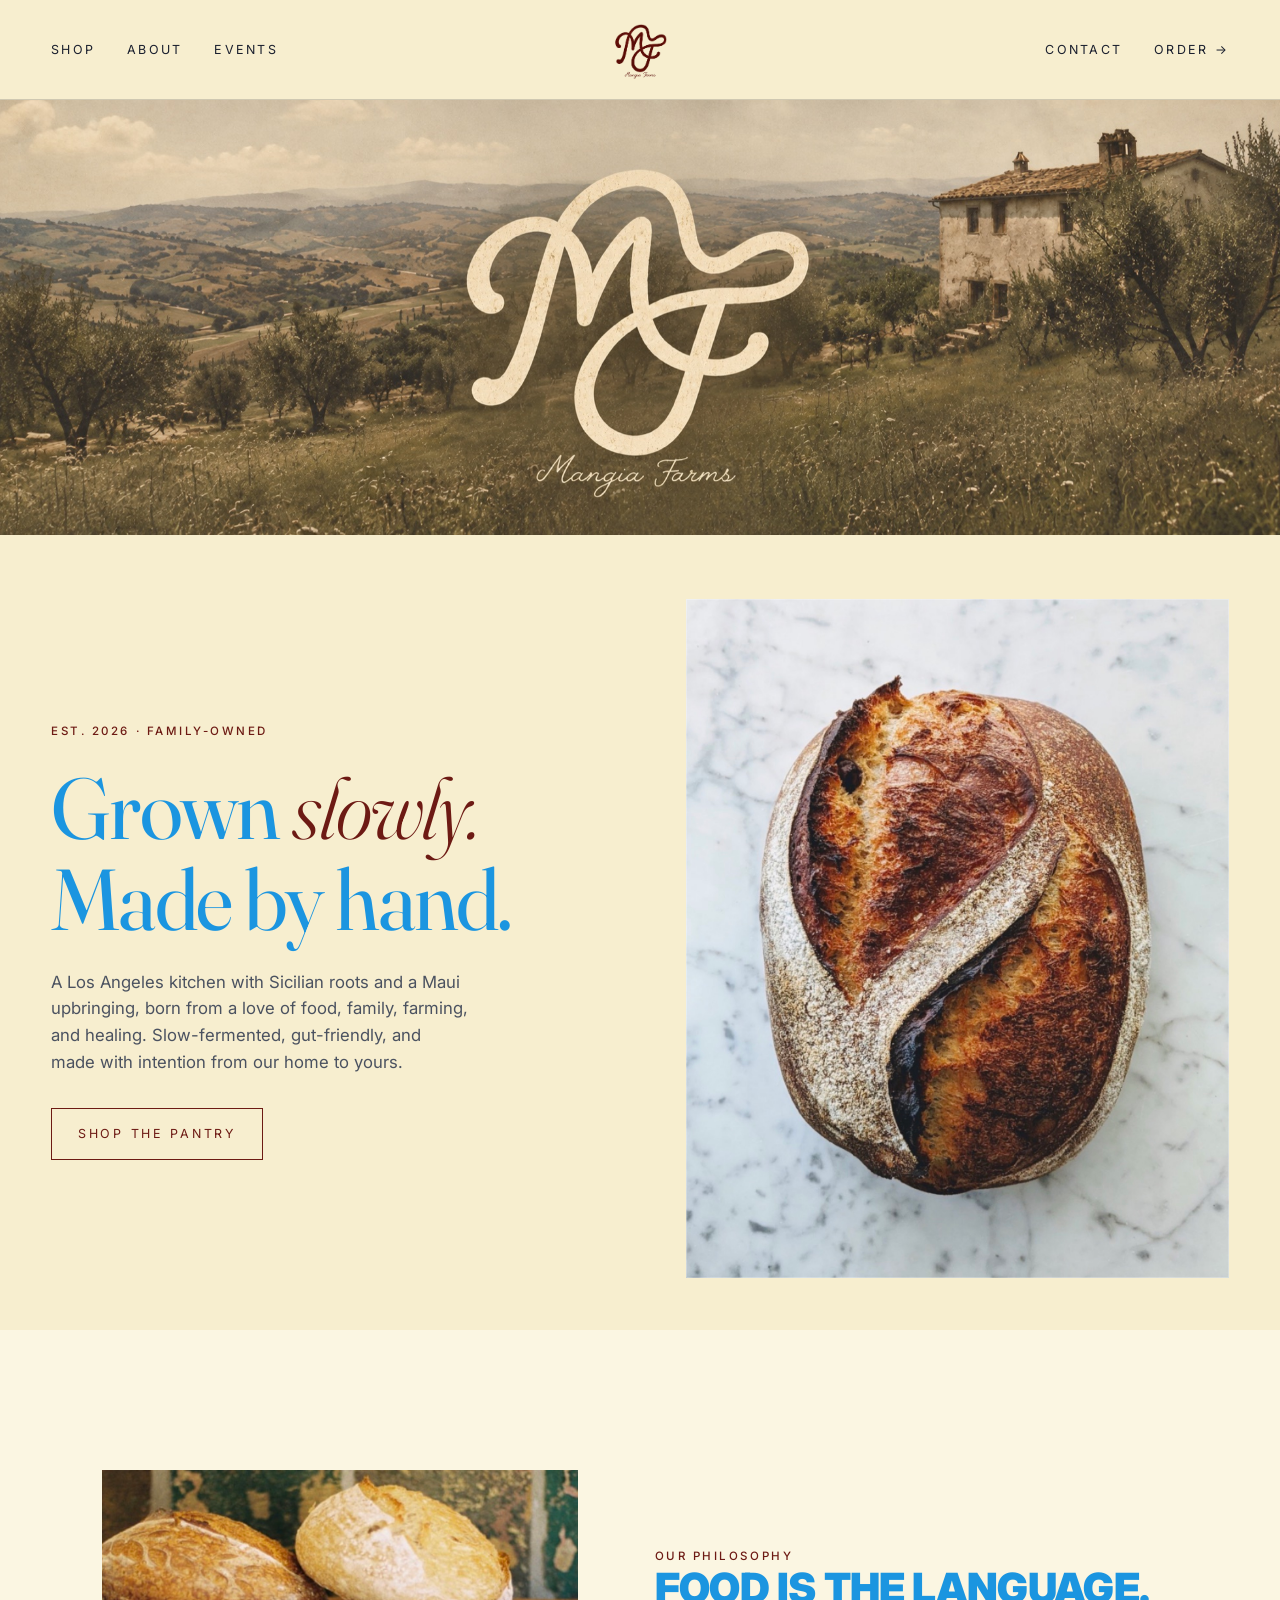
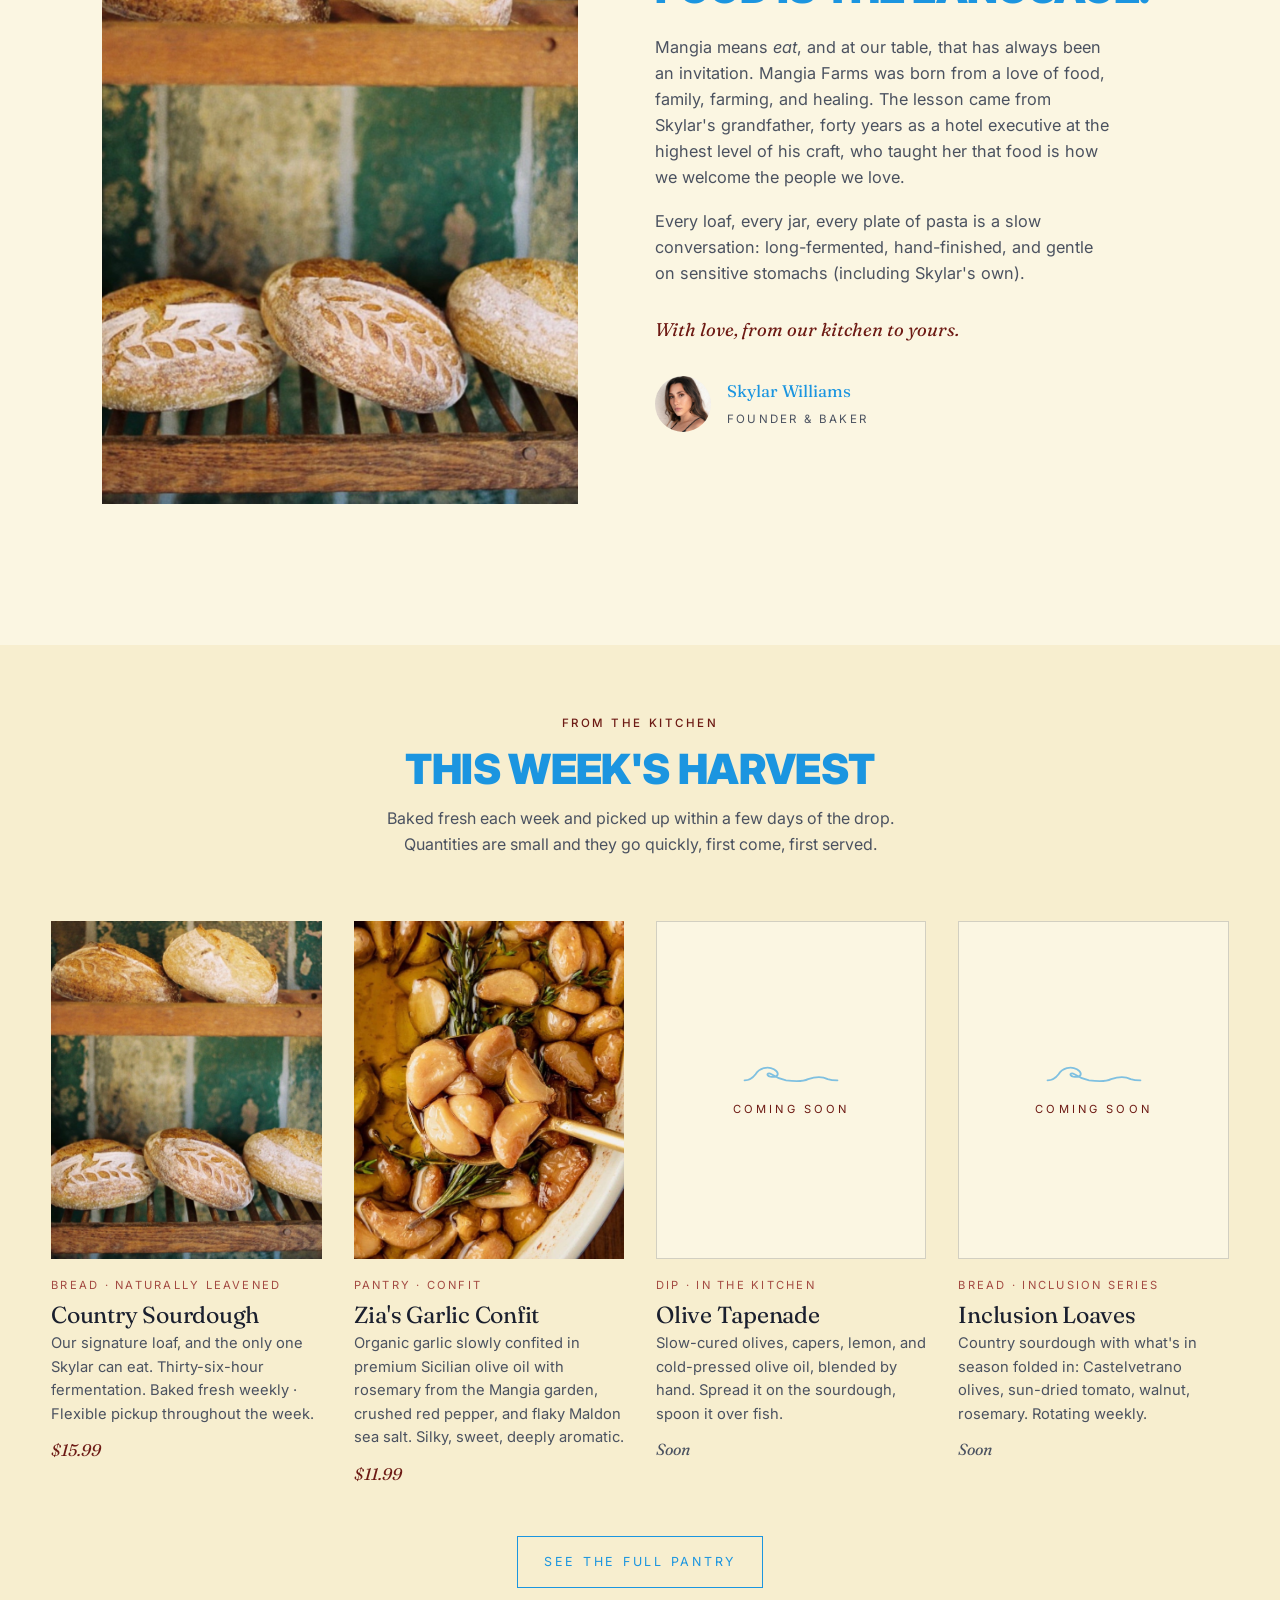
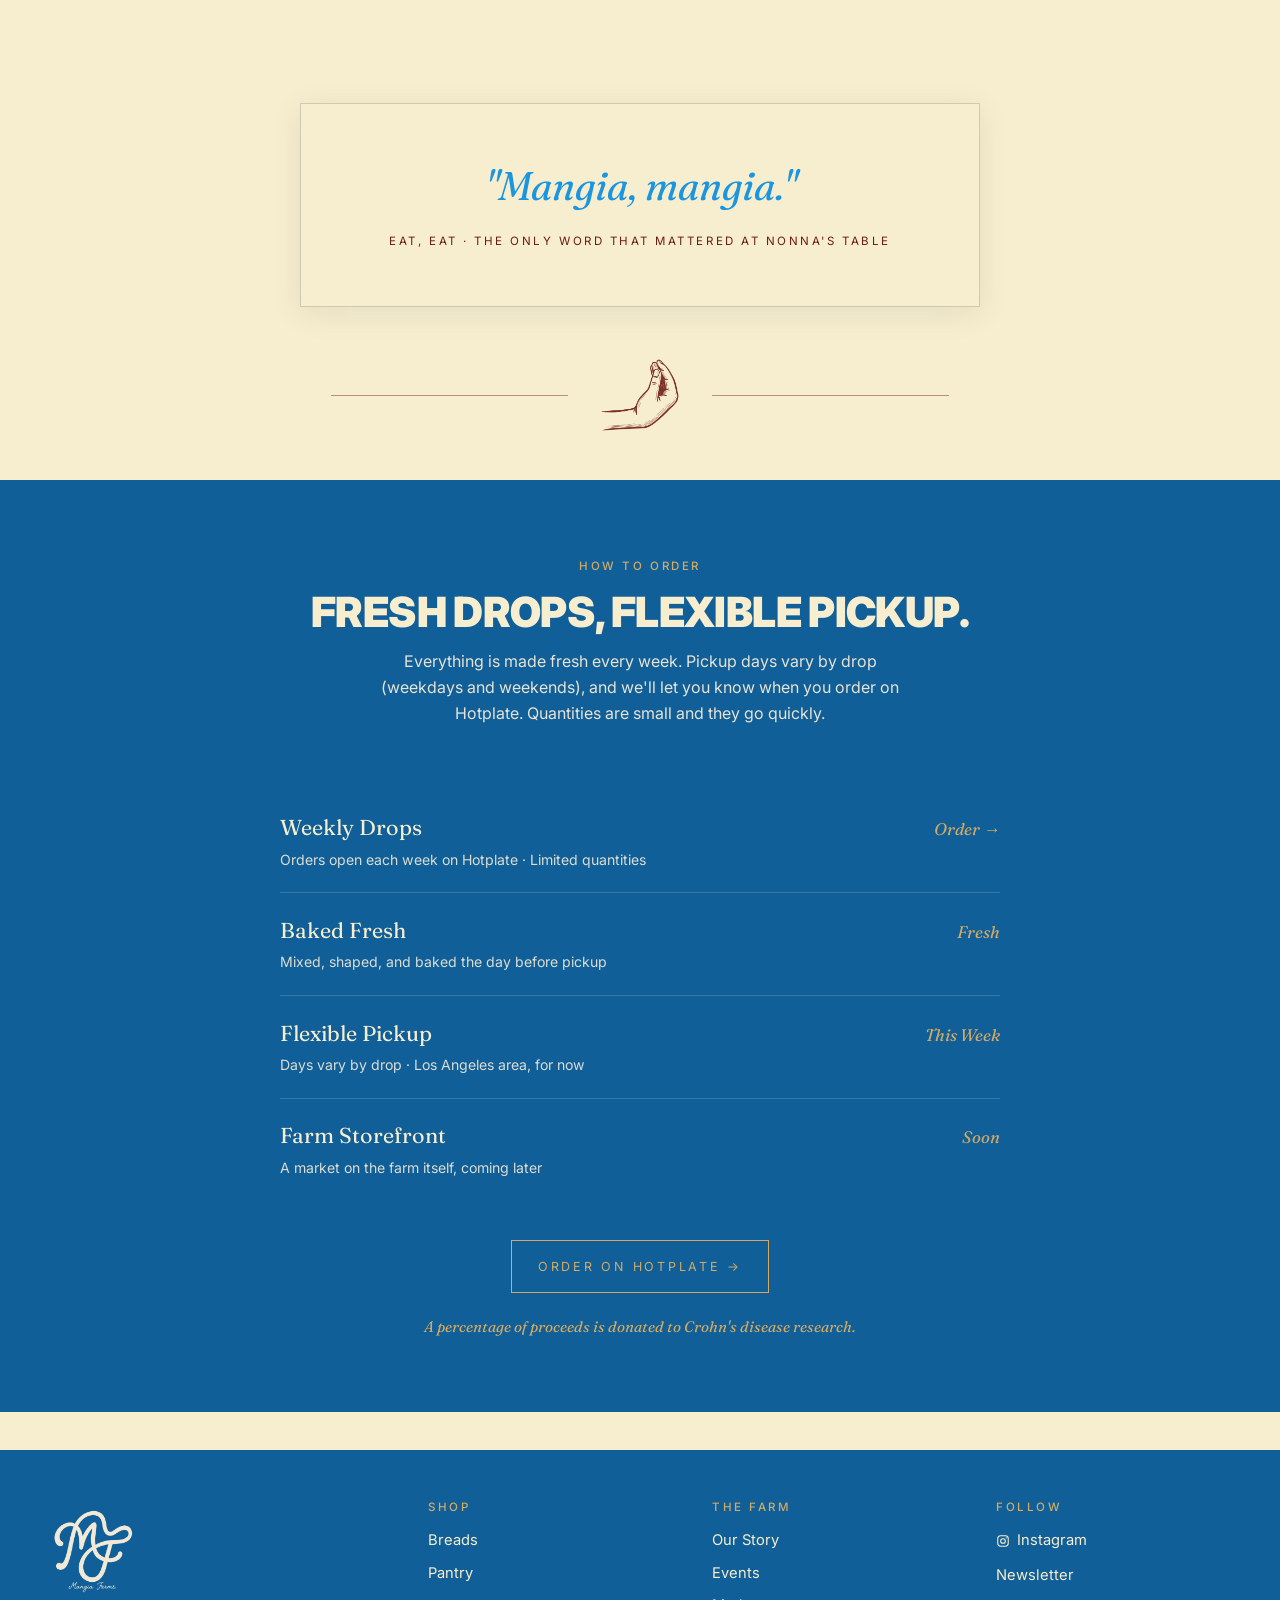
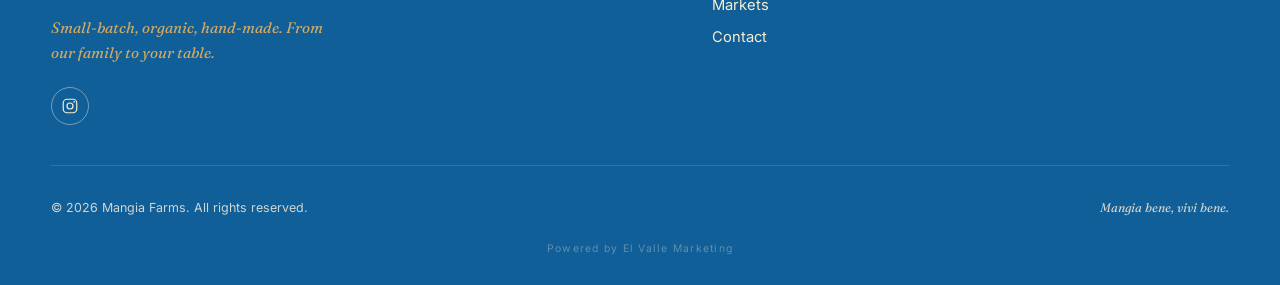
==== commit 049376f0: "Remove the Sourdough Pasta coming-soon card (home + shop) Co-Authored-By: Claude Opus 4.8 <noreply@a" ====
--- a/index.html
+++ b/index.html
@@ -108,19 +108,6 @@
           </svg>
           <span class="coming-label">Coming Soon</span>
         </div>
-        <span class="card-tag">Pasta · In the Kitchen</span>
-        <h3>Sourdough Pasta</h3>
-        <p class="card-desc">Hand-rolled pasta made with our wild sourdough starter, slow-fermented, gentle on the gut, the Italian way.</p>
-        <span class="card-price card-price--soon">Soon</span>
-      </div>
-
-      <div class="card card--soon">
-        <div class="card-img card-img--placeholder">
-          <svg class="placeholder-wave" viewBox="0 0 80 18" aria-hidden="true" focusable="false">
-            <path d="M 2 15 C 5 15 8 14 11 10 C 14 5 21 3 26 6 C 31 9 30 13 23 12 C 19 11 21 8 24 10 C 27 12 31 14 36 15 C 44 16 50 16 54 14 C 60 12 66 12 70 14 C 73 15 76 15 78 15" fill="none" stroke="currentColor" stroke-width="1.5" stroke-linecap="round" stroke-linejoin="round"/>
-          </svg>
-          <span class="coming-label">Coming Soon</span>
-        </div>
         <span class="card-tag">Dip · In the Kitchen</span>
         <h3>Olive Tapenade</h3>
         <p class="card-desc">Slow-cured olives, capers, lemon, and cold-pressed olive oil, blended by hand. Spread it on the sourdough, spoon it over fish.</p>
